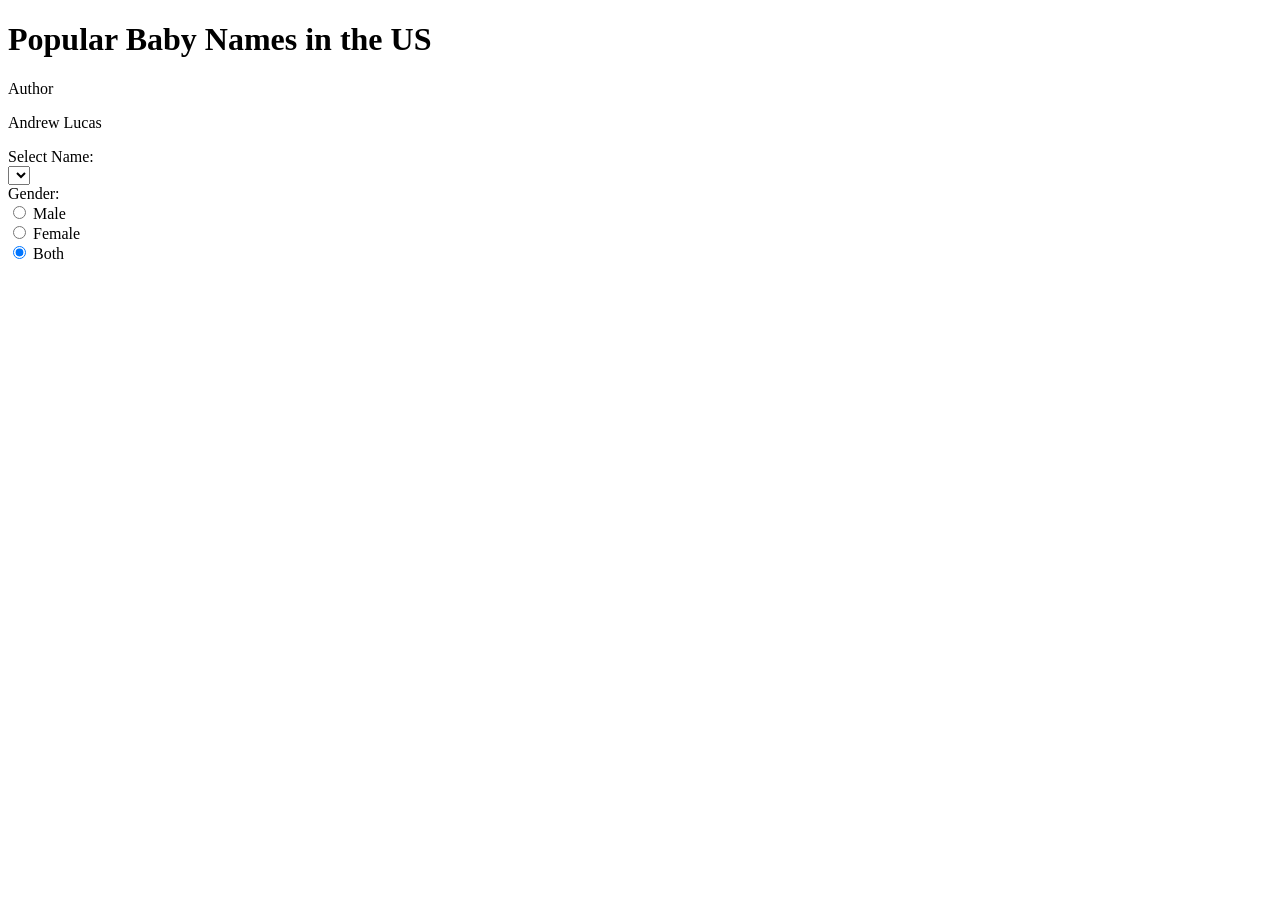
==== analysis.html @ 80e1f306 "Initial commit" ====
<!DOCTYPE html>
<html xmlns="http://www.w3.org/1999/xhtml" lang="en" xml:lang="en"><head>

<meta charset="utf-8">
<meta name="generator" content="quarto-1.10.18">

<meta name="viewport" content="width=device-width, initial-scale=1.0, user-scalable=yes">

<meta name="author" content="Andrew Lucas">

<title>Popular Baby Names in the US</title>
<style>
/* Default styles provided by pandoc.
** See https://pandoc.org/MANUAL.html#variables-for-html for config info.
*/
span.smallcaps{font-variant: small-caps;}
div.columns{display: flex; gap: 1.5em;}
div.column{flex: auto;}
@media screen {
div.columns{gap: min(4vw, 1.5em);}
div.column{overflow-x: auto;}
}
div.hanging-indent{margin-left: 1.5em; text-indent: -1.5em;}
ul.task-list{list-style: none;}
ul.task-list li input[type="checkbox"] {
  width: 0.8em;
  margin: 0 0.8em 0.2em -1em; /* quarto-specific, see https://github.com/quarto-dev/quarto-cli/issues/4556 */ 
  vertical-align: middle;
}
</style>


<script src="analysis_files/libs/clipboard/clipboard.min.js"></script>
<script src="analysis_files/libs/quarto-html/quarto.js" type="module"></script>
<script src="analysis_files/libs/quarto-html/tabsets/tabsets.js" type="module"></script>
<script src="analysis_files/libs/quarto-html/popper.min.js"></script>
<script src="analysis_files/libs/quarto-html/tippy.umd.min.js"></script>
<script src="analysis_files/libs/quarto-html/anchor.min.js"></script>
<link href="analysis_files/libs/quarto-html/tippy.css" rel="stylesheet">
<link href="analysis_files/libs/quarto-html/quarto-syntax-highlighting-64a204ab8560d761af7679ceaba22944.css" rel="stylesheet" id="quarto-text-highlighting-styles">
<script src="analysis_files/libs/bootstrap/bootstrap.min.js"></script>
<link href="analysis_files/libs/bootstrap/bootstrap-icons.css" rel="stylesheet">
<link href="analysis_files/libs/bootstrap/bootstrap-c19e201e7c4750a027ac7a2f6584b086.min.css" rel="stylesheet" append-hash="true" id="quarto-bootstrap" data-mode="light">


</head>

<body class="fullcontent quarto-light">

<div id="quarto-content" class="page-columns page-rows-contents page-layout-article">

<main class="content" id="quarto-document-content">

<header id="title-block-header" class="quarto-title-block default">
<div class="quarto-title">
<h1 class="title">Popular Baby Names in the US</h1>
</div>



<div class="quarto-title-meta">

    <div>
    <div class="quarto-title-meta-heading">Author</div>
    <div class="quarto-title-meta-contents">
             <p>Andrew Lucas </p>
          </div>
  </div>
    
  
    
  </div>
  


</header>


<div class="panel-grid layout-sidebar ms-md-0 layout-sidebar-left">
<div class="cell panel-sidebar card bg-light p-2 g-col-24 g-col-lg-7">
<div class="cell-output-display no-overflow-x">
<div class="form-group shiny-input-container">
<label class="control-label" id="name-label" for="name">Select Name:</label>
<div>
<select class="shiny-input-select form-control" id="name"></select>
<script type="application/json" data-for="name">{"plugins":["selectize-plugin-a11y"]}</script>
</div>
</div>
</div>
<div class="cell-output-display">
<div id="gender" class="form-group shiny-input-radiogroup shiny-input-container" role="radiogroup" aria-labelledby="gender-label">
<label class="control-label" id="gender-label" for="gender">Gender:</label>
<div class="shiny-options-group">
<div class="radio">
<label>
<input type="radio" name="gender" value="Male">
<span>Male</span>
</label>
</div>
<div class="radio">
<label>
<input type="radio" name="gender" value="Female">
<span>Female</span>
</label>
</div>
<div class="radio">
<label>
<input type="radio" name="gender" value="Both" checked="checked">
<span>Both</span>
</label>
</div>
</div>
</div>
</div>
</div>
<div class="panel-fill panel-grid g-col-24 g-col-lg-17 pt-3 pt-lg-0">
<div class="g-col-24">
<div class="cell panel-fill">
<div class="cell-output-display">
<div class="shiny-plot-output html-fill-item" id="popularity_plot" style="width:100%;height:400px;"></div>
</div>
</div>
</div>
</div>
</div>
<p>
<script type="application/shiny-prerendered" data-context="server-start">
library(shiny)
library(tidyverse)

# Find all baby name text files in the data directory
files <- list.files("data", pattern = "yob.*\\.txt$", full.names = TRUE)

# Read and combine the data files into a single tibble
baby_names <- read_csv(
  files,
  id = "file",
  col_names = c("name", "sex", "n"),
  col_types = "cci",
  show_col_types = FALSE
) |>
  mutate(
    # Extract the 4-digit year from the filename
    year = as.integer(str_extract(file, "\\d{4}")),
    # Use clear labels for gender
    sex = if_else(sex == "F", "Female", "Male")
  ) |>
  select(year, sex, name, n)

# Get sorted list of unique names for the dropdown
unique_names <- sort(unique(baby_names$name))
</script>
 
<script type="application/shiny-prerendered" data-context="server">
# Populate name choices on the server side for fast loading
updateSelectizeInput(
  session,
  "name",
  choices = unique_names,
  selected = "Mary",
  server = TRUE
)

output$popularity_plot <- renderPlot({
  req(input$name)

  # Filter data for the selected name
  plot_data <- baby_names |>
    filter(name == input$name)

  # Filter by gender if Male or Female is selected
  if (input$gender != "Both") {
    plot_data <- plot_data |>
      filter(sex == input$gender)
  }

  validate(
    need(nrow(plot_data) > 0, "No records found for this combination.")
  )

  # Create the popularity plot
  ggplot(plot_data, aes(x = year, y = n, color = sex)) +
    geom_line(linewidth = 1) +
    scale_color_manual(values = c("Female" = "#E64B35", "Male" = "#4DBBD5")) +
    labs(
      title = paste("Popularity of the Name", input$name),
      subtitle = "Number of babies born per year in the US",
      x = "Year",
      y = "Number of Babies",
      color = "Gender"
    ) +
    theme_minimal()
})
</script>
 
<script type="application/shiny-prerendered" data-context="server-extras">
ojs_define <- function(..., .session = shiny::getDefaultReactiveDomain()) {
  quos <- rlang::enquos(...)
  vars <- rlang::list2(...)
  nm <- names(vars)
  if (is.null(nm)) {
    nm <- rep_len("", length(vars))
  }
  mapply(
    function(q, nm, val) {
      # Infer name, if possible
      if (nm == "") {
        tryCatch(
          {
            nm <- rlang::as_name(q)
          },
          error = function(e) {
            code <- paste(collapse = "\n", deparse(rlang::f_rhs(q)))
            stop(
              "ojs_define() could not create a name for the argument: ",
              code
            )
          }
        )
      }
      .session$output[[nm]] <- val
      outputOptions(.session$output, nm, suspendWhenHidden = FALSE)
      .session$sendCustomMessage("ojs-export", list(name = nm))
      NULL
    },
    quos,
    nm,
    vars,
    SIMPLIFY = FALSE,
    USE.NAMES = FALSE
  )
  invisible()
}
</script>
</p>
<!--html_preserve-->
<script type="application/shiny-prerendered" data-context="dependencies">
{"type":"list","attributes":{},"value":[{"type":"list","attributes":{"names":{"type":"character","attributes":{},"value":["name","version","src","meta","script","stylesheet","head","attachment","package","all_files","pkgVersion"]},"class":{"type":"character","attributes":{},"value":["html_dependency"]}},"value":[{"type":"character","attributes":{},"value":["selectize"]},{"type":"character","attributes":{},"value":["0.15.2"]},{"type":"list","attributes":{"names":{"type":"character","attributes":{},"value":["file"]}},"value":[{"type":"character","attributes":{},"value":["www/shared/selectize"]}]},{"type":"NULL"},{"type":"character","attributes":{},"value":["js/selectize.min.js","accessibility/js/selectize-plugin-a11y.min.js"]},{"type":"character","attributes":{},"value":["css/selectize.bootstrap3.css"]},{"type":"NULL"},{"type":"NULL"},{"type":"character","attributes":{},"value":["shiny"]},{"type":"logical","attributes":{},"value":[true]},{"type":"character","attributes":{},"value":["1.14.0"]}]},{"type":"list","attributes":{"names":{"type":"character","attributes":{},"value":["name","version","src","meta","script","stylesheet","head","attachment","package","all_files","pkgVersion"]},"class":{"type":"character","attributes":{},"value":["html_dependency"]}},"value":[{"type":"character","attributes":{},"value":["htmltools-fill"]},{"type":"character","attributes":{},"value":["0.5.9"]},{"type":"list","attributes":{"names":{"type":"character","attributes":{},"value":["file"]}},"value":[{"type":"character","attributes":{},"value":["fill"]}]},{"type":"NULL"},{"type":"NULL"},{"type":"character","attributes":{},"value":["fill.css"]},{"type":"NULL"},{"type":"NULL"},{"type":"character","attributes":{},"value":["htmltools"]},{"type":"logical","attributes":{},"value":[true]},{"type":"character","attributes":{},"value":["0.5.9"]}]}]}
</script>
<!--/html_preserve-->
<!--html_preserve-->
<script type="application/shiny-prerendered" data-context="execution_dependencies">
{"type":"list","attributes":{"names":{"type":"character","attributes":{},"value":["packages"]}},"value":[{"type":"list","attributes":{"names":{"type":"character","attributes":{},"value":["packages","version"]},"class":{"type":"character","attributes":{},"value":["data.frame"]},"row.names":{"type":"integer","attributes":{},"value":[1,2,3,4,5,6,7,8,9,10,11,12,13,14,15,16,17,18,19,20,21,22,23,24,25,26,27,28,29,30,31,32,33,34,35,36,37,38,39,40,41,42,43,44,45,46,47,48,49,50,51,52,53,54,55,56,57,58,59,60,61,62,63,64,65,66,67,68,69]}},"value":[{"type":"character","attributes":{},"value":["base","bit","bit64","bslib","cachem","cli","compiler","crayon","datasets","digest","dplyr","evaluate","farver","fastmap","forcats","generics","ggplot2","glue","graphics","grDevices","grid","gtable","hms","htmltools","htmlwidgets","httpuv","jquerylib","jsonlite","knitr","later","lifecycle","lubridate","magrittr","memoise","methods","mime","otel","parallel","pillar","pkgconfig","promises","purrr","R6","RColorBrewer","Rcpp","readr","rlang","rmarkdown","S7","sass","scales","shiny","stats","stringi","stringr","tibble","tidyr","tidyselect","tidyverse","timechange","tools","tzdb","utils","vctrs","vroom","withr","xfun","xtable","yaml"]},{"type":"character","attributes":{},"value":["4.6.1","4.6.0","4.8.4","0.12.0","1.1.0","3.6.6","4.6.1","1.5.3","4.6.1","0.6.39","1.2.1","1.0.5","2.1.2","1.2.0","1.0.1","0.1.4","4.0.3","1.8.1","4.6.1","4.6.1","4.6.1","0.3.6","1.1.4","0.5.9","1.6.4","1.6.17","0.1.4","2.0.0","1.51","1.4.8","1.0.5","1.9.5","2.0.5","2.0.1","4.6.1","0.13","0.2.0","4.6.1","1.11.1","2.0.3","1.5.0","1.2.2","2.6.1","1.1-3","1.1.2","2.2.0","1.3.0","2.31","0.2.2","0.4.10","1.4.0","1.14.0","4.6.1","1.8.9","1.6.0","3.3.1","1.3.2","1.2.1","2.0.0","0.4.0","4.6.1","0.5.0","4.6.1","0.7.3","1.7.1","3.0.3","0.60","1.8-8","2.3.12"]}]}]}
</script>
<!--/html_preserve-->

</main>
<!-- /main column -->
<script id="quarto-html-after-body" type="application/javascript">
  window.document.addEventListener("DOMContentLoaded", function (event) {
    const icon = "";
    const anchorJS = new window.AnchorJS();
    anchorJS.options = {
      placement: 'right',
      icon: icon
    };
    anchorJS.add('.anchored');
    const isCodeAnnotation = (el) => {
      for (const clz of el.classList) {
        if (clz.startsWith('code-annotation-')) {                     
          return true;
        }
      }
      return false;
    }
    const onCopySuccess = function(e) {
      // button target
      const button = e.trigger;
      // don't keep focus
      button.blur();
      // flash "checked"
      button.classList.add('code-copy-button-checked');
      var currentTitle = button.getAttribute("title");
      button.setAttribute("title", "Copied!");
      let tooltip;
      if (window.bootstrap) {
        button.setAttribute("data-bs-toggle", "tooltip");
        button.setAttribute("data-bs-placement", "left");
        button.setAttribute("data-bs-title", "Copied!");
        tooltip = new bootstrap.Tooltip(button, 
          { trigger: "manual", 
            customClass: "code-copy-button-tooltip",
            offset: [0, -8]});
        tooltip.show();    
      }
      setTimeout(function() {
        if (tooltip) {
          tooltip.hide();
          button.removeAttribute("data-bs-title");
          button.removeAttribute("data-bs-toggle");
          button.removeAttribute("data-bs-placement");
        }
        button.setAttribute("title", currentTitle);
        button.classList.remove('code-copy-button-checked');
      }, 1000);
      // clear code selection
      e.clearSelection();
    }
    const getTextToCopy = function(trigger) {
      const outerScaffold = trigger.parentElement.cloneNode(true);
      const codeEl = outerScaffold.querySelector('code');
      for (const childEl of codeEl.children) {
        if (isCodeAnnotation(childEl)) {
          childEl.remove();
        }
      }
      return codeEl.innerText;
    }
    const clipboard = new window.ClipboardJS('.code-copy-button:not([data-in-quarto-modal])', {
      text: getTextToCopy
    });
    clipboard.on('success', onCopySuccess);
    if (window.document.getElementById('quarto-embedded-source-code-modal')) {
      const clipboardModal = new window.ClipboardJS('.code-copy-button[data-in-quarto-modal]', {
        text: getTextToCopy,
        container: window.document.getElementById('quarto-embedded-source-code-modal')
      });
      clipboardModal.on('success', onCopySuccess);
    }
      var localhostRegex = new RegExp(/^(?:http|https):\/\/localhost\:?[0-9]*\//);
      var mailtoRegex = new RegExp(/^mailto:/);
        var filterRegex = new RegExp('/' + window.location.host + '/');
      var isInternal = (href) => {
          return filterRegex.test(href) || localhostRegex.test(href) || mailtoRegex.test(href);
      }
      // Inspect non-navigation links and adorn them if external
     var links = window.document.querySelectorAll('a[href]:not(.nav-link):not(.navbar-brand):not(.toc-action):not(.sidebar-link):not(.sidebar-item-toggle):not(.pagination-link):not(.no-external):not([aria-hidden]):not(.dropdown-item):not(.quarto-navigation-tool):not(.about-link)');
      for (var i=0; i<links.length; i++) {
        const link = links[i];
        if (!isInternal(link.href)) {
          // undo the damage that might have been done by quarto-nav.js in the case of
          // links that we want to consider external
          if (link.dataset.originalHref !== undefined) {
            link.href = link.dataset.originalHref;
          }
        }
      }
    function tippyHover(el, contentFn, onTriggerFn, onUntriggerFn) {
      const config = {
        allowHTML: true,
        maxWidth: 500,
        delay: 100,
        arrow: false,
        appendTo: function(el) {
            return el.parentElement;
        },
        interactive: true,
        interactiveBorder: 10,
        theme: 'quarto',
        placement: 'bottom-start',
      };
      if (contentFn) {
        config.content = contentFn;
      }
      if (onTriggerFn) {
        config.onTrigger = onTriggerFn;
      }
      if (onUntriggerFn) {
        config.onUntrigger = onUntriggerFn;
      }
      window.tippy(el, config); 
    }
    const noterefs = window.document.querySelectorAll('a[role="doc-noteref"]');
    for (var i=0; i<noterefs.length; i++) {
      const ref = noterefs[i];
      tippyHover(ref, function() {
        // use id or data attribute instead here
        let href = ref.getAttribute('data-footnote-href') || ref.getAttribute('href');
        try { href = new URL(href).hash; } catch {}
        const id = href.replace(/^#\/?/, "");
        const note = window.document.getElementById(id);
        if (note) {
          return note.innerHTML;
        } else {
          return "";
        }
      });
    }
    const xrefs = window.document.querySelectorAll('a.quarto-xref');
    const processXRef = (id, note) => {
      // Strip column container classes
      const stripColumnClz = (el) => {
        el.classList.remove("page-full", "page-columns");
        if (el.children) {
          for (const child of el.children) {
            stripColumnClz(child);
          }
        }
      }
      stripColumnClz(note)
      if (id === null || id.startsWith('sec-')) {
        // Special case sections, only their first couple elements
        const container = document.createElement("div");
        if (note.children && note.children.length > 2) {
          container.appendChild(note.children[0].cloneNode(true));
          for (let i = 1; i < note.children.length; i++) {
            const child = note.children[i];
            if (child.tagName === "P" && child.innerText === "") {
              continue;
            } else {
              container.appendChild(child.cloneNode(true));
              break;
            }
          }
          if (window.Quarto?.typesetMath) {
            window.Quarto.typesetMath(container);
          }
          return container.innerHTML
        } else {
          if (window.Quarto?.typesetMath) {
            window.Quarto.typesetMath(note);
          }
          return note.innerHTML;
        }
      } else {
        // Remove any anchor links if they are present
        const anchorLink = note.querySelector('a.anchorjs-link');
        if (anchorLink) {
          anchorLink.remove();
        }
        if (window.Quarto?.typesetMath) {
          window.Quarto.typesetMath(note);
        }
        if (note.classList.contains("callout")) {
          return note.outerHTML;
        } else {
          return note.innerHTML;
        }
      }
    }
    for (var i=0; i<xrefs.length; i++) {
      const xref = xrefs[i];
      tippyHover(xref, undefined, function(instance) {
        instance.disable();
        let url = xref.getAttribute('href');
        let hash = undefined; 
        if (url.startsWith('#')) {
          hash = url;
        } else {
          try { hash = new URL(url).hash; } catch {}
        }
        if (hash) {
          const id = hash.replace(/^#\/?/, "");
          const note = window.document.getElementById(id);
          if (note !== null) {
            try {
              const html = processXRef(id, note.cloneNode(true));
              instance.setContent(html);
            } finally {
              instance.enable();
              instance.show();
            }
          } else {
            // See if we can fetch this
            fetch(url.split('#')[0])
            .then(res => res.text())
            .then(html => {
              const parser = new DOMParser();
              const htmlDoc = parser.parseFromString(html, "text/html");
              const note = htmlDoc.getElementById(id);
              if (note !== null) {
                const html = processXRef(id, note);
                instance.setContent(html);
              } 
            }).finally(() => {
              instance.enable();
              instance.show();
            });
          }
        } else {
          // See if we can fetch a full url (with no hash to target)
          // This is a special case and we should probably do some content thinning / targeting
          fetch(url)
          .then(res => res.text())
          .then(html => {
            const parser = new DOMParser();
            const htmlDoc = parser.parseFromString(html, "text/html");
            const note = htmlDoc.querySelector('main.content');
            if (note !== null) {
              // This should only happen for chapter cross references
              // (since there is no id in the URL)
              // remove the first header
              if (note.children.length > 0 && note.children[0].tagName === "HEADER") {
                note.children[0].remove();
              }
              const html = processXRef(null, note);
              instance.setContent(html);
            } 
          }).finally(() => {
            instance.enable();
            instance.show();
          });
        }
      }, function(instance) {
      });
    }
        let selectedAnnoteEl;
        const selectorForAnnotation = ( cell, annotation) => {
          let cellAttr = 'data-code-cell="' + cell + '"';
          let lineAttr = 'data-code-annotation="' +  annotation + '"';
          const selector = 'span[' + cellAttr + '][' + lineAttr + ']';
          return selector;
        }
        const selectCodeLines = (annoteEl) => {
          const doc = window.document;
          const targetCell = annoteEl.getAttribute("data-target-cell");
          const targetAnnotation = annoteEl.getAttribute("data-target-annotation");
          const annoteSpan = window.document.querySelector(selectorForAnnotation(targetCell, targetAnnotation));
          const lines = annoteSpan.getAttribute("data-code-lines").split(",");
          const lineIds = lines.map((line) => {
            return targetCell + "-" + line;
          })
          let top = null;
          let height = null;
          let parent = null;
          if (lineIds.length > 0) {
              //compute the position of the single el (top and bottom and make a div)
              const el = window.document.getElementById(lineIds[0]);
              top = el.offsetTop;
              height = el.offsetHeight;
              parent = el.parentElement.parentElement;
            if (lineIds.length > 1) {
              const lastEl = window.document.getElementById(lineIds[lineIds.length - 1]);
              const bottom = lastEl.offsetTop + lastEl.offsetHeight;
              height = bottom - top;
            }
            if (top !== null && height !== null && parent !== null) {
              // cook up a div (if necessary) and position it 
              let div = window.document.getElementById("code-annotation-line-highlight");
              if (div === null) {
                div = window.document.createElement("div");
                div.setAttribute("id", "code-annotation-line-highlight");
                div.style.position = 'absolute';
                parent.appendChild(div);
              }
              div.style.top = top - 2 + "px";
              div.style.height = height + 4 + "px";
              div.style.left = 0;
              let gutterDiv = window.document.getElementById("code-annotation-line-highlight-gutter");
              if (gutterDiv === null) {
                gutterDiv = window.document.createElement("div");
                gutterDiv.setAttribute("id", "code-annotation-line-highlight-gutter");
                gutterDiv.style.position = 'absolute';
                const codeCell = window.document.getElementById(targetCell);
                const gutter = codeCell.querySelector('.code-annotation-gutter');
                gutter.appendChild(gutterDiv);
              }
              gutterDiv.style.top = top - 2 + "px";
              gutterDiv.style.height = height + 4 + "px";
            }
            selectedAnnoteEl = annoteEl;
          }
        };
        const unselectCodeLines = () => {
          const elementsIds = ["code-annotation-line-highlight", "code-annotation-line-highlight-gutter"];
          elementsIds.forEach((elId) => {
            const div = window.document.getElementById(elId);
            if (div) {
              div.remove();
            }
          });
          selectedAnnoteEl = undefined;
        };
          // Handle positioning of the toggle
      window.addEventListener(
        "resize",
        throttle(() => {
          elRect = undefined;
          if (selectedAnnoteEl) {
            selectCodeLines(selectedAnnoteEl);
          }
        }, 10)
      );
      function throttle(fn, ms) {
      let throttle = false;
      let timer;
        return (...args) => {
          if(!throttle) { // first call gets through
              fn.apply(this, args);
              throttle = true;
          } else { // all the others get throttled
              if(timer) clearTimeout(timer); // cancel #2
              timer = setTimeout(() => {
                fn.apply(this, args);
                timer = throttle = false;
              }, ms);
          }
        };
      }
        // Attach click handler to the DT
        const annoteDls = window.document.querySelectorAll('dt[data-target-cell]');
        for (const annoteDlNode of annoteDls) {
          annoteDlNode.addEventListener('click', (event) => {
            const clickedEl = event.target;
            if (clickedEl !== selectedAnnoteEl) {
              unselectCodeLines();
              const activeEl = window.document.querySelector('dt[data-target-cell].code-annotation-active');
              if (activeEl) {
                activeEl.classList.remove('code-annotation-active');
              }
              selectCodeLines(clickedEl);
              clickedEl.classList.add('code-annotation-active');
            } else {
              // Unselect the line
              unselectCodeLines();
              clickedEl.classList.remove('code-annotation-active');
            }
          });
        }
    const findCites = (el) => {
      const parentEl = el.parentElement;
      if (parentEl) {
        const cites = parentEl.dataset.cites;
        if (cites) {
          return {
            el,
            cites: cites.split(' ')
          };
        } else {
          return findCites(el.parentElement)
        }
      } else {
        return undefined;
      }
    };
    var bibliorefs = window.document.querySelectorAll('a[role="doc-biblioref"]');
    for (var i=0; i<bibliorefs.length; i++) {
      const ref = bibliorefs[i];
      const citeInfo = findCites(ref);
      if (citeInfo) {
        tippyHover(citeInfo.el, function() {
          var popup = window.document.createElement('div');
          citeInfo.cites.forEach(function(cite) {
            var citeDiv = window.document.createElement('div');
            citeDiv.classList.add('hanging-indent');
            citeDiv.classList.add('csl-entry');
            var biblioDiv = window.document.getElementById('ref-' + cite);
            if (biblioDiv) {
              citeDiv.innerHTML = biblioDiv.innerHTML;
            }
            popup.appendChild(citeDiv);
          });
          return popup.innerHTML;
        });
      }
    }
  });
  </script>
</div> <!-- /content -->




</body></html>
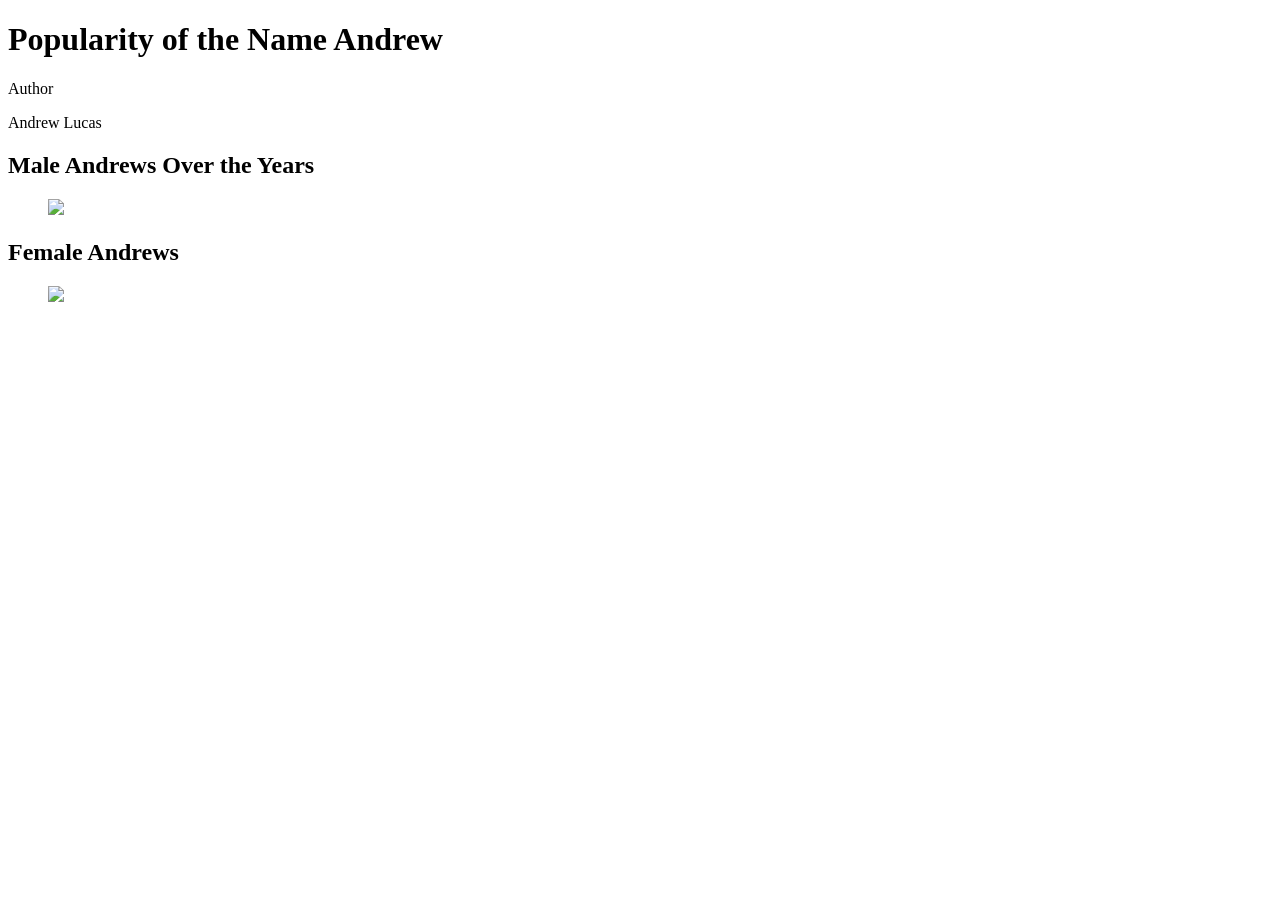
==== commit 9955492e: "Analyze Andrews" ====
--- a/analysis.html
+++ b/analysis.html
@@ -8,7 +8,7 @@
 
 <meta name="author" content="Andrew Lucas">
 
-<title>Popular Baby Names in the US</title>
+<title>Popularity of the Name Andrew</title>
 <style>
 /* Default styles provided by pandoc.
 ** See https://pandoc.org/MANUAL.html#variables-for-html for config info.
@@ -53,7 +53,7 @@
 
 <header id="title-block-header" class="quarto-title-block default">
 <div class="quarto-title">
-<h1 class="title">Popular Baby Names in the US</h1>
+<h1 class="title">Popularity of the Name Andrew</h1>
 </div>
 
 
@@ -76,173 +76,30 @@
 </header>
 
 
-<div class="panel-grid layout-sidebar ms-md-0 layout-sidebar-left">
-<div class="cell panel-sidebar card bg-light p-2 g-col-24 g-col-lg-7">
-<div class="cell-output-display no-overflow-x">
-<div class="form-group shiny-input-container">
-<label class="control-label" id="name-label" for="name">Select Name:</label>
+<section id="male-andrews-over-the-years" class="level2">
+<h2 class="anchored" data-anchor-id="male-andrews-over-the-years">Male Andrews Over the Years</h2>
+<div class="cell">
+<div class="cell-output-display">
 <div>
-<select class="shiny-input-select form-control" id="name"></select>
-<script type="application/json" data-for="name">{"plugins":["selectize-plugin-a11y"]}</script>
-</div>
-</div>
-</div>
+<figure class="figure">
+<p><img src="analysis_files/figure-html/male-andrews-plot-1.png" class="img-fluid figure-img" width="672"></p>
+</figure>
+</div>
+</div>
+</div>
+</section>
+<section id="female-andrews" class="level2">
+<h2 class="anchored" data-anchor-id="female-andrews">Female Andrews</h2>
+<div class="cell">
 <div class="cell-output-display">
-<div id="gender" class="form-group shiny-input-radiogroup shiny-input-container" role="radiogroup" aria-labelledby="gender-label">
-<label class="control-label" id="gender-label" for="gender">Gender:</label>
-<div class="shiny-options-group">
-<div class="radio">
-<label>
-<input type="radio" name="gender" value="Male">
-<span>Male</span>
-</label>
-</div>
-<div class="radio">
-<label>
-<input type="radio" name="gender" value="Female">
-<span>Female</span>
-</label>
-</div>
-<div class="radio">
-<label>
-<input type="radio" name="gender" value="Both" checked="checked">
-<span>Both</span>
-</label>
-</div>
-</div>
-</div>
-</div>
-</div>
-<div class="panel-fill panel-grid g-col-24 g-col-lg-17 pt-3 pt-lg-0">
-<div class="g-col-24">
-<div class="cell panel-fill">
-<div class="cell-output-display">
-<div class="shiny-plot-output html-fill-item" id="popularity_plot" style="width:100%;height:400px;"></div>
-</div>
-</div>
-</div>
-</div>
-</div>
-<p>
-<script type="application/shiny-prerendered" data-context="server-start">
-library(shiny)
-library(tidyverse)
-
-# Find all baby name text files in the data directory
-files <- list.files("data", pattern = "yob.*\\.txt$", full.names = TRUE)
-
-# Read and combine the data files into a single tibble
-baby_names <- read_csv(
-  files,
-  id = "file",
-  col_names = c("name", "sex", "n"),
-  col_types = "cci",
-  show_col_types = FALSE
-) |>
-  mutate(
-    # Extract the 4-digit year from the filename
-    year = as.integer(str_extract(file, "\\d{4}")),
-    # Use clear labels for gender
-    sex = if_else(sex == "F", "Female", "Male")
-  ) |>
-  select(year, sex, name, n)
-
-# Get sorted list of unique names for the dropdown
-unique_names <- sort(unique(baby_names$name))
-</script>
- 
-<script type="application/shiny-prerendered" data-context="server">
-# Populate name choices on the server side for fast loading
-updateSelectizeInput(
-  session,
-  "name",
-  choices = unique_names,
-  selected = "Mary",
-  server = TRUE
-)
-
-output$popularity_plot <- renderPlot({
-  req(input$name)
-
-  # Filter data for the selected name
-  plot_data <- baby_names |>
-    filter(name == input$name)
-
-  # Filter by gender if Male or Female is selected
-  if (input$gender != "Both") {
-    plot_data <- plot_data |>
-      filter(sex == input$gender)
-  }
-
-  validate(
-    need(nrow(plot_data) > 0, "No records found for this combination.")
-  )
-
-  # Create the popularity plot
-  ggplot(plot_data, aes(x = year, y = n, color = sex)) +
-    geom_line(linewidth = 1) +
-    scale_color_manual(values = c("Female" = "#E64B35", "Male" = "#4DBBD5")) +
-    labs(
-      title = paste("Popularity of the Name", input$name),
-      subtitle = "Number of babies born per year in the US",
-      x = "Year",
-      y = "Number of Babies",
-      color = "Gender"
-    ) +
-    theme_minimal()
-})
-</script>
- 
-<script type="application/shiny-prerendered" data-context="server-extras">
-ojs_define <- function(..., .session = shiny::getDefaultReactiveDomain()) {
-  quos <- rlang::enquos(...)
-  vars <- rlang::list2(...)
-  nm <- names(vars)
-  if (is.null(nm)) {
-    nm <- rep_len("", length(vars))
-  }
-  mapply(
-    function(q, nm, val) {
-      # Infer name, if possible
-      if (nm == "") {
-        tryCatch(
-          {
-            nm <- rlang::as_name(q)
-          },
-          error = function(e) {
-            code <- paste(collapse = "\n", deparse(rlang::f_rhs(q)))
-            stop(
-              "ojs_define() could not create a name for the argument: ",
-              code
-            )
-          }
-        )
-      }
-      .session$output[[nm]] <- val
-      outputOptions(.session$output, nm, suspendWhenHidden = FALSE)
-      .session$sendCustomMessage("ojs-export", list(name = nm))
-      NULL
-    },
-    quos,
-    nm,
-    vars,
-    SIMPLIFY = FALSE,
-    USE.NAMES = FALSE
-  )
-  invisible()
-}
-</script>
-</p>
-<!--html_preserve-->
-<script type="application/shiny-prerendered" data-context="dependencies">
-{"type":"list","attributes":{},"value":[{"type":"list","attributes":{"names":{"type":"character","attributes":{},"value":["name","version","src","meta","script","stylesheet","head","attachment","package","all_files","pkgVersion"]},"class":{"type":"character","attributes":{},"value":["html_dependency"]}},"value":[{"type":"character","attributes":{},"value":["selectize"]},{"type":"character","attributes":{},"value":["0.15.2"]},{"type":"list","attributes":{"names":{"type":"character","attributes":{},"value":["file"]}},"value":[{"type":"character","attributes":{},"value":["www/shared/selectize"]}]},{"type":"NULL"},{"type":"character","attributes":{},"value":["js/selectize.min.js","accessibility/js/selectize-plugin-a11y.min.js"]},{"type":"character","attributes":{},"value":["css/selectize.bootstrap3.css"]},{"type":"NULL"},{"type":"NULL"},{"type":"character","attributes":{},"value":["shiny"]},{"type":"logical","attributes":{},"value":[true]},{"type":"character","attributes":{},"value":["1.14.0"]}]},{"type":"list","attributes":{"names":{"type":"character","attributes":{},"value":["name","version","src","meta","script","stylesheet","head","attachment","package","all_files","pkgVersion"]},"class":{"type":"character","attributes":{},"value":["html_dependency"]}},"value":[{"type":"character","attributes":{},"value":["htmltools-fill"]},{"type":"character","attributes":{},"value":["0.5.9"]},{"type":"list","attributes":{"names":{"type":"character","attributes":{},"value":["file"]}},"value":[{"type":"character","attributes":{},"value":["fill"]}]},{"type":"NULL"},{"type":"NULL"},{"type":"character","attributes":{},"value":["fill.css"]},{"type":"NULL"},{"type":"NULL"},{"type":"character","attributes":{},"value":["htmltools"]},{"type":"logical","attributes":{},"value":[true]},{"type":"character","attributes":{},"value":["0.5.9"]}]}]}
-</script>
-<!--/html_preserve-->
-<!--html_preserve-->
-<script type="application/shiny-prerendered" data-context="execution_dependencies">
-{"type":"list","attributes":{"names":{"type":"character","attributes":{},"value":["packages"]}},"value":[{"type":"list","attributes":{"names":{"type":"character","attributes":{},"value":["packages","version"]},"class":{"type":"character","attributes":{},"value":["data.frame"]},"row.names":{"type":"integer","attributes":{},"value":[1,2,3,4,5,6,7,8,9,10,11,12,13,14,15,16,17,18,19,20,21,22,23,24,25,26,27,28,29,30,31,32,33,34,35,36,37,38,39,40,41,42,43,44,45,46,47,48,49,50,51,52,53,54,55,56,57,58,59,60,61,62,63,64,65,66,67,68,69]}},"value":[{"type":"character","attributes":{},"value":["base","bit","bit64","bslib","cachem","cli","compiler","crayon","datasets","digest","dplyr","evaluate","farver","fastmap","forcats","generics","ggplot2","glue","graphics","grDevices","grid","gtable","hms","htmltools","htmlwidgets","httpuv","jquerylib","jsonlite","knitr","later","lifecycle","lubridate","magrittr","memoise","methods","mime","otel","parallel","pillar","pkgconfig","promises","purrr","R6","RColorBrewer","Rcpp","readr","rlang","rmarkdown","S7","sass","scales","shiny","stats","stringi","stringr","tibble","tidyr","tidyselect","tidyverse","timechange","tools","tzdb","utils","vctrs","vroom","withr","xfun","xtable","yaml"]},{"type":"character","attributes":{},"value":["4.6.1","4.6.0","4.8.4","0.12.0","1.1.0","3.6.6","4.6.1","1.5.3","4.6.1","0.6.39","1.2.1","1.0.5","2.1.2","1.2.0","1.0.1","0.1.4","4.0.3","1.8.1","4.6.1","4.6.1","4.6.1","0.3.6","1.1.4","0.5.9","1.6.4","1.6.17","0.1.4","2.0.0","1.51","1.4.8","1.0.5","1.9.5","2.0.5","2.0.1","4.6.1","0.13","0.2.0","4.6.1","1.11.1","2.0.3","1.5.0","1.2.2","2.6.1","1.1-3","1.1.2","2.2.0","1.3.0","2.31","0.2.2","0.4.10","1.4.0","1.14.0","4.6.1","1.8.9","1.6.0","3.3.1","1.3.2","1.2.1","2.0.0","0.4.0","4.6.1","0.5.0","4.6.1","0.7.3","1.7.1","3.0.3","0.60","1.8-8","2.3.12"]}]}]}
-</script>
-<!--/html_preserve-->
+<div>
+<figure class="figure">
+<p><img src="analysis_files/figure-html/female-andrews-plot-1.png" class="img-fluid figure-img" width="672"></p>
+</figure>
+</div>
+</div>
+</div>
+</section>
 
 </main>
 <!-- /main column -->
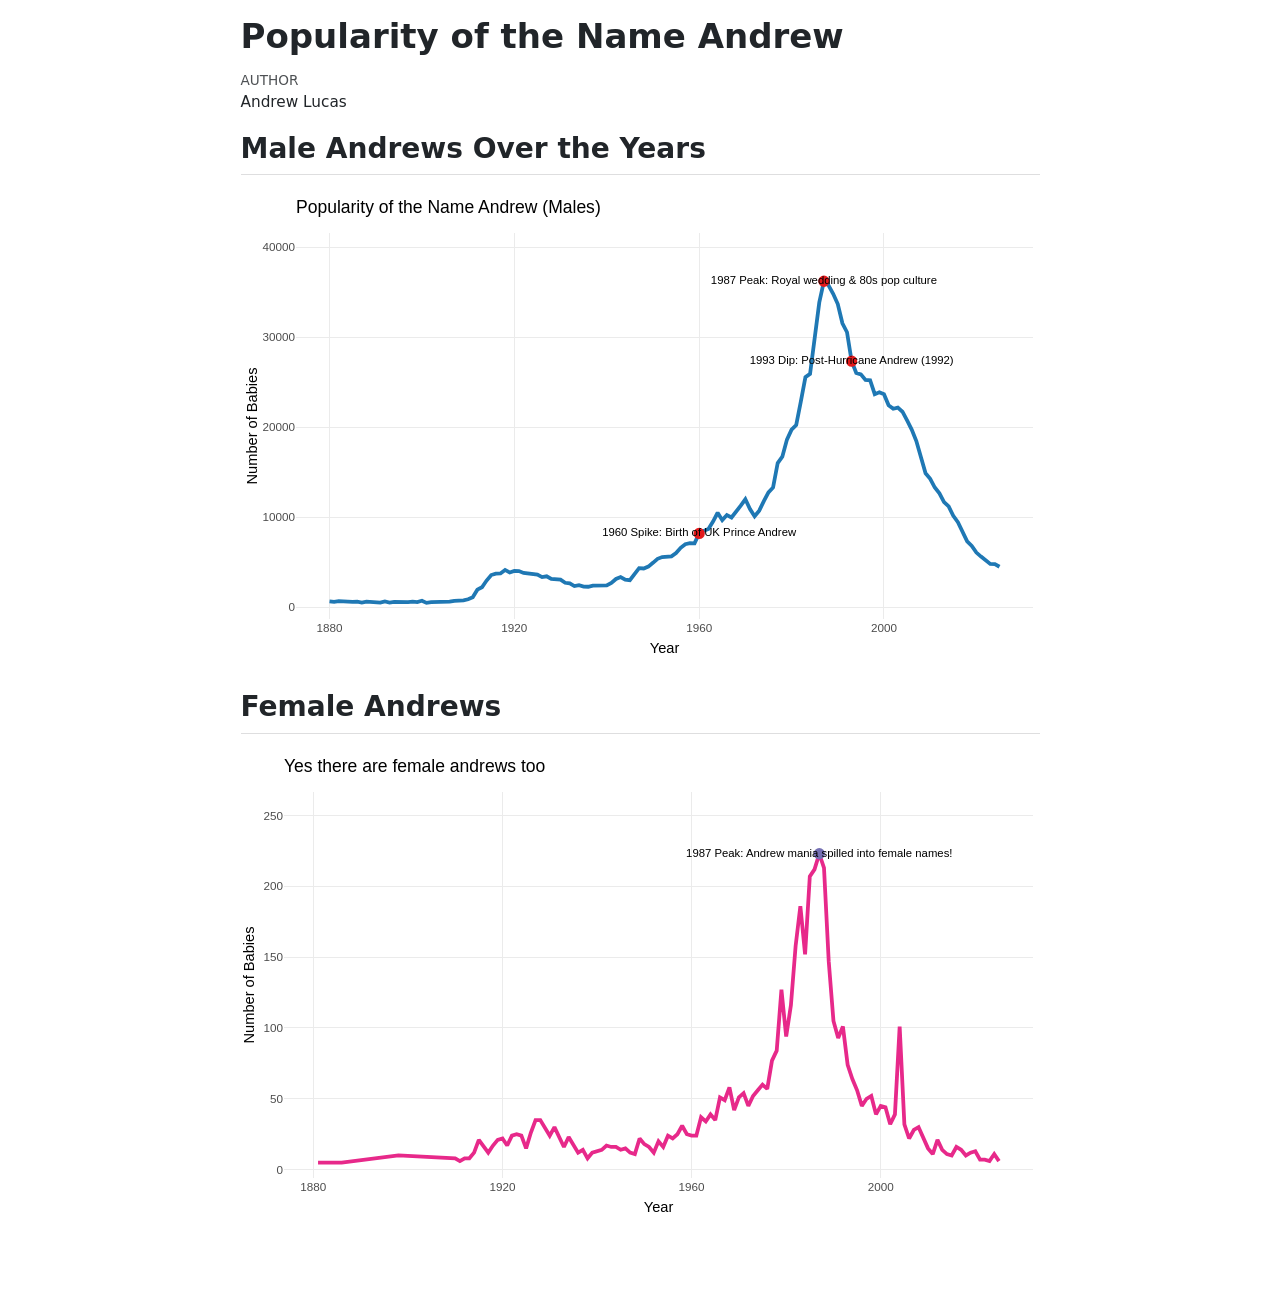
==== commit 813efe75: "Built site for gh-pages" ====
--- a/analysis.html
+++ b/analysis.html
@@ -41,6 +41,15 @@
 <script src="analysis_files/libs/bootstrap/bootstrap.min.js"></script>
 <link href="analysis_files/libs/bootstrap/bootstrap-icons.css" rel="stylesheet">
 <link href="analysis_files/libs/bootstrap/bootstrap-c19e201e7c4750a027ac7a2f6584b086.min.css" rel="stylesheet" append-hash="true" id="quarto-bootstrap" data-mode="light">
+<link href="analysis_files/libs/htmltools-fill-0.5.9/fill.css" rel="stylesheet">
+<script src="analysis_files/libs/htmlwidgets-1.6.4/htmlwidgets.js"></script>
+<script src="analysis_files/libs/plotly-binding-4.12.1/plotly.js"></script>
+<script src="analysis_files/libs/typedarray-0.1/typedarray.min.js"></script>
+<script src="analysis_files/libs/jquery-3.5.1/jquery.min.js"></script>
+<link href="analysis_files/libs/crosstalk-1.2.2/css/crosstalk.min.css" rel="stylesheet">
+<script src="analysis_files/libs/crosstalk-1.2.2/js/crosstalk.min.js"></script>
+<link href="analysis_files/libs/plotly-htmlwidgets-css-2.25.2/plotly-htmlwidgets.css" rel="stylesheet">
+<script src="analysis_files/libs/plotly-main-2.25.2/plotly-latest.min.js"></script>
 
 
 </head>
@@ -80,11 +89,8 @@
 <h2 class="anchored" data-anchor-id="male-andrews-over-the-years">Male Andrews Over the Years</h2>
 <div class="cell">
 <div class="cell-output-display">
-<div>
-<figure class="figure">
-<p><img src="analysis_files/figure-html/male-andrews-plot-1.png" class="img-fluid figure-img" width="672"></p>
-</figure>
-</div>
+<div class="plotly html-widget html-fill-item" id="htmlwidget-4713b41f3aa05ffff0c2" style="width:100%;height:464px;"></div>
+<script type="application/json" data-for="htmlwidget-4713b41f3aa05ffff0c2">{"x":{"data":[{"x":[1880,1881,1882,1883,1884,1885,1886,1887,1888,1889,1890,1891,1892,1893,1894,1895,1896,1897,1898,1899,1900,1901,1902,1903,1904,1905,1906,1907,1908,1909,1910,1911,1912,1913,1914,1915,1916,1917,1918,1919,1920,1921,1922,1923,1924,1925,1926,1927,1928,1929,1930,1931,1932,1933,1934,1935,1936,1937,1938,1939,1940,1941,1942,1943,1944,1945,1946,1947,1948,1949,1950,1951,1952,1953,1954,1955,1956,1957,1958,1959,1960,1961,1962,1963,1964,1965,1966,1967,1968,1969,1970,1971,1972,1973,1974,1975,1976,1977,1978,1979,1980,1981,1982,1983,1984,1985,1986,1987,1988,1989,1990,1991,1992,1993,1994,1995,1996,1997,1998,1999,2000,2001,2002,2003,2004,2005,2006,2007,2008,2009,2010,2011,2012,2013,2014,2015,2016,2017,2018,2019,2020,2021,2022,2023,2024,2025],"y":[644,588,673,623,616,599,614,520,615,561,575,521,637,520,594,562,566,555,611,578,718,479,558,550,546,619,611,708,722,766,884,1098,1946,2222,2965,3573,3723,3752,4138,3851,4026,4015,3803,3748,3744,3617,3344,3437,3142,3076,3056,2714,2645,2344,2443,2291,2276,2405,2411,2440,2431,2708,3142,3352,3056,3007,3758,4346,4305,4513,4932,5373,5572,5626,5653,6012,6603,6997,7115,7089,8201,8483,8697,9514,10494,9673,10235,9967,10563,11282,11989,10911,10111,10728,11778,12756,13301,16017,16720,18618,19730,20232,22833,25559,25916,30178,33858,36206,35745,34817,33673,31539,30542,27326,26019,25860,25244,25208,23664,23866,23658,22422,22037,22162,21717,20742,19733,18461,16779,14877,14269,13297,12643,11684,11189,10147,9437,8290,7315,6815,6068,5623,5168,4812,4791,4497],"text":["year: 1880<br />n:   644","year: 1881<br />n:   588","year: 1882<br />n:   673","year: 1883<br />n:   623","year: 1884<br />n:   616","year: 1885<br />n:   599","year: 1886<br />n:   614","year: 1887<br />n:   520","year: 1888<br />n:   615","year: 1889<br />n:   561","year: 1890<br />n:   575","year: 1891<br />n:   521","year: 1892<br />n:   637","year: 1893<br />n:   520","year: 1894<br />n:   594","year: 1895<br />n:   562","year: 1896<br />n:   566","year: 1897<br />n:   555","year: 1898<br />n:   611","year: 1899<br />n:   578","year: 1900<br />n:   718","year: 1901<br />n:   479","year: 1902<br />n:   558","year: 1903<br />n:   550","year: 1904<br />n:   546","year: 1905<br />n:   619","year: 1906<br />n:   611","year: 1907<br />n:   708","year: 1908<br />n:   722","year: 1909<br />n:   766","year: 1910<br />n:   884","year: 1911<br />n:  1098","year: 1912<br />n:  1946","year: 1913<br />n:  2222","year: 1914<br />n:  2965","year: 1915<br />n:  3573","year: 1916<br />n:  3723","year: 1917<br />n:  3752","year: 1918<br />n:  4138","year: 1919<br />n:  3851","year: 1920<br />n:  4026","year: 1921<br />n:  4015","year: 1922<br />n:  3803","year: 1923<br />n:  3748","year: 1924<br />n:  3744","year: 1925<br />n:  3617","year: 1926<br />n:  3344","year: 1927<br />n:  3437","year: 1928<br />n:  3142","year: 1929<br />n:  3076","year: 1930<br />n:  3056","year: 1931<br />n:  2714","year: 1932<br />n:  2645","year: 1933<br />n:  2344","year: 1934<br />n:  2443","year: 1935<br />n:  2291","year: 1936<br />n:  2276","year: 1937<br />n:  2405","year: 1938<br />n:  2411","year: 1939<br />n:  2440","year: 1940<br />n:  2431","year: 1941<br />n:  2708","year: 1942<br />n:  3142","year: 1943<br />n:  3352","year: 1944<br />n:  3056","year: 1945<br />n:  3007","year: 1946<br />n:  3758","year: 1947<br />n:  4346","year: 1948<br />n:  4305","year: 1949<br />n:  4513","year: 1950<br />n:  4932","year: 1951<br />n:  5373","year: 1952<br />n:  5572","year: 1953<br />n:  5626","year: 1954<br />n:  5653","year: 1955<br />n:  6012","year: 1956<br />n:  6603","year: 1957<br />n:  6997","year: 1958<br />n:  7115","year: 1959<br />n:  7089","year: 1960<br />n:  8201","year: 1961<br />n:  8483","year: 1962<br />n:  8697","year: 1963<br />n:  9514","year: 1964<br />n: 10494","year: 1965<br />n:  9673","year: 1966<br />n: 10235","year: 1967<br />n:  9967","year: 1968<br />n: 10563","year: 1969<br />n: 11282","year: 1970<br />n: 11989","year: 1971<br />n: 10911","year: 1972<br />n: 10111","year: 1973<br />n: 10728","year: 1974<br />n: 11778","year: 1975<br />n: 12756","year: 1976<br />n: 13301","year: 1977<br />n: 16017","year: 1978<br />n: 16720","year: 1979<br />n: 18618","year: 1980<br />n: 19730","year: 1981<br />n: 20232","year: 1982<br />n: 22833","year: 1983<br />n: 25559","year: 1984<br />n: 25916","year: 1985<br />n: 30178","year: 1986<br />n: 33858","year: 1987<br />n: 36206","year: 1988<br />n: 35745","year: 1989<br />n: 34817","year: 1990<br />n: 33673","year: 1991<br />n: 31539","year: 1992<br />n: 30542","year: 1993<br />n: 27326","year: 1994<br />n: 26019","year: 1995<br />n: 25860","year: 1996<br />n: 25244","year: 1997<br />n: 25208","year: 1998<br />n: 23664","year: 1999<br />n: 23866","year: 2000<br />n: 23658","year: 2001<br />n: 22422","year: 2002<br />n: 22037","year: 2003<br />n: 22162","year: 2004<br />n: 21717","year: 2005<br />n: 20742","year: 2006<br />n: 19733","year: 2007<br />n: 18461","year: 2008<br />n: 16779","year: 2009<br />n: 14877","year: 2010<br />n: 14269","year: 2011<br />n: 13297","year: 2012<br />n: 12643","year: 2013<br />n: 11684","year: 2014<br />n: 11189","year: 2015<br />n: 10147","year: 2016<br />n:  9437","year: 2017<br />n:  8290","year: 2018<br />n:  7315","year: 2019<br />n:  6815","year: 2020<br />n:  6068","year: 2021<br />n:  5623","year: 2022<br />n:  5168","year: 2023<br />n:  4812","year: 2024<br />n:  4791","year: 2025<br />n:  4497"],"type":"scatter","mode":"lines","line":{"width":3.7795275590551185,"color":"rgba(31,120,180,1)","dash":"solid"},"hoveron":"points","showlegend":false,"xaxis":"x","yaxis":"y","hoverinfo":"text","frame":null},{"x":[1960,1987,1993],"y":[8201,36206,27326],"text":["year: 1960<br />n:  8201","year: 1987<br />n: 36206","year: 1993<br />n: 27326"],"type":"scatter","mode":"markers","marker":{"autocolorscale":false,"color":"rgba(227,26,28,1)","opacity":1,"size":9.4488188976377963,"symbol":"circle","line":{"width":1.8897637795275593,"color":"rgba(227,26,28,1)"}},"hoveron":"points","showlegend":false,"xaxis":"x","yaxis":"y","hoverinfo":"text","frame":null},{"x":[1960,1987,1993],"y":[8201,36206,27326],"text":["1960 Spike: Birth of UK Prince Andrew","1987 Peak: Royal wedding & 80s pop culture","1993 Dip: Post-Hurricane Andrew (1992)"],"hovertext":["year: 1960<br />n:  8201<br />label: 1960 Spike: Birth of UK Prince Andrew","year: 1987<br />n: 36206<br />label: 1987 Peak: Royal wedding & 80s pop culture","year: 1993<br />n: 27326<br />label: 1993 Dip: Post-Hurricane Andrew (1992)"],"textfont":{"size":11.338582677165356,"color":"rgba(0,0,0,1)"},"type":"scatter","mode":"text","hoveron":"points","showlegend":false,"xaxis":"x","yaxis":"y","hoverinfo":"text","frame":null}],"layout":{"margin":{"t":40.840182648401829,"r":7.3059360730593621,"b":37.260273972602747,"l":54.794520547945211},"paper_bgcolor":"rgba(255,255,255,1)","font":{"color":"rgba(0,0,0,1)","family":"","size":14.611872146118724},"title":{"text":"Popularity of the Name Andrew (Males)","font":{"color":"rgba(0,0,0,1)","family":"","size":17.534246575342465},"x":0,"xref":"paper"},"xaxis":{"domain":[0,1],"automargin":true,"type":"linear","autorange":false,"range":[1872.75,2032.25],"tickmode":"array","ticktext":["1880","1920","1960","2000"],"tickvals":[1880,1920,1960,2000],"categoryorder":"array","categoryarray":["1880","1920","1960","2000"],"nticks":null,"ticks":"","tickcolor":null,"ticklen":3.6529680365296811,"tickwidth":0,"showticklabels":true,"tickfont":{"color":"rgba(77,77,77,1)","family":"","size":11.68949771689498},"tickangle":-0,"showline":false,"linecolor":null,"linewidth":0,"showgrid":true,"gridcolor":"rgba(235,235,235,1)","gridwidth":0.66417600664176002,"zeroline":false,"anchor":"y","title":{"text":"Year","font":{"color":"rgba(0,0,0,1)","family":"","size":14.611872146118724}},"hoverformat":".2f"},"yaxis":{"domain":[0,1],"automargin":true,"type":"linear","autorange":false,"range":[-1307.3500000000001,41565.050000000003],"tickmode":"array","ticktext":["0","10000","20000","30000","40000"],"tickvals":[0,10000.000000000002,20000,30000,40000],"categoryorder":"array","categoryarray":["0","10000","20000","30000","40000"],"nticks":null,"ticks":"","tickcolor":null,"ticklen":3.6529680365296811,"tickwidth":0,"showticklabels":true,"tickfont":{"color":"rgba(77,77,77,1)","family":"","size":11.68949771689498},"tickangle":-0,"showline":false,"linecolor":null,"linewidth":0,"showgrid":true,"gridcolor":"rgba(235,235,235,1)","gridwidth":0.66417600664176002,"zeroline":false,"anchor":"x","title":{"text":"Number of Babies","font":{"color":"rgba(0,0,0,1)","family":"","size":14.611872146118724}},"hoverformat":".2f"},"shapes":[],"showlegend":false,"legend":{"bgcolor":null,"bordercolor":null,"borderwidth":0,"font":{"color":"rgba(0,0,0,1)","family":"","size":11.68949771689498}},"hovermode":"closest","barmode":"relative"},"config":{"doubleClick":"reset","modeBarButtonsToAdd":["hoverclosest","hovercompare"],"showSendToCloud":false},"source":"A","attrs":{"56ad17d5331c":{"x":{},"y":{},"type":"scatter"},"56ad25b6abae":{"x":{},"y":{}},"56ad603970cf":{"x":{},"y":{},"label":{}}},"cur_data":"56ad17d5331c","visdat":{"56ad17d5331c":["function (y) ","x"],"56ad25b6abae":["function (y) ","x"],"56ad603970cf":["function (y) ","x"]},"highlight":{"on":"plotly_click","persistent":false,"dynamic":false,"selectize":false,"opacityDim":0.20000000000000001,"selected":{"opacity":1},"debounce":0},"shinyEvents":["plotly_hover","plotly_click","plotly_selected","plotly_relayout","plotly_brushed","plotly_brushing","plotly_clickannotation","plotly_doubleclick","plotly_deselect","plotly_afterplot","plotly_sunburstclick"],"base_url":"https://plot.ly"},"evals":[],"jsHooks":[]}</script>
 </div>
 </div>
 </section>
@@ -92,11 +98,8 @@
 <h2 class="anchored" data-anchor-id="female-andrews">Female Andrews</h2>
 <div class="cell">
 <div class="cell-output-display">
-<div>
-<figure class="figure">
-<p><img src="analysis_files/figure-html/female-andrews-plot-1.png" class="img-fluid figure-img" width="672"></p>
-</figure>
-</div>
+<div class="plotly html-widget html-fill-item" id="htmlwidget-e923327daf6ea841213c" style="width:100%;height:464px;"></div>
+<script type="application/json" data-for="htmlwidget-e923327daf6ea841213c">{"x":{"data":[{"x":[1881,1886,1898,1910,1911,1912,1913,1914,1915,1916,1917,1918,1919,1920,1921,1922,1923,1924,1925,1926,1927,1928,1929,1930,1931,1932,1933,1934,1935,1936,1937,1938,1939,1940,1941,1942,1943,1944,1945,1946,1947,1948,1949,1950,1951,1952,1953,1954,1955,1956,1957,1958,1959,1960,1961,1962,1963,1964,1965,1966,1967,1968,1969,1970,1971,1972,1973,1974,1975,1976,1977,1978,1979,1980,1981,1982,1983,1984,1985,1986,1987,1988,1989,1990,1991,1992,1993,1994,1995,1996,1997,1998,1999,2000,2001,2002,2003,2004,2005,2006,2007,2008,2009,2010,2011,2012,2013,2014,2015,2016,2017,2018,2019,2020,2021,2022,2023,2024,2025],"y":[5,5,10,8,6,8,8,12,21,16,12,17,21,22,17,24,25,24,15,26,35,35,29,24,30,23,16,23,17,12,14,8,12,13,14,17,16,16,14,15,12,11,22,18,16,12,20,16,24,22,25,31,25,24,24,37,34,39,35,51,49,58,42,51,54,45,52,56,60,57,77,84,127,94,116,158,186,152,207,212,223,213,147,105,93,101,74,64,56,45,50,52,39,45,44,32,39,101,32,22,28,30,22,15,11,21,14,11,10,16,14,10,12,13,7,7,6,11,6],"text":["year: 1881<br />n:   5","year: 1886<br />n:   5","year: 1898<br />n:  10","year: 1910<br />n:   8","year: 1911<br />n:   6","year: 1912<br />n:   8","year: 1913<br />n:   8","year: 1914<br />n:  12","year: 1915<br />n:  21","year: 1916<br />n:  16","year: 1917<br />n:  12","year: 1918<br />n:  17","year: 1919<br />n:  21","year: 1920<br />n:  22","year: 1921<br />n:  17","year: 1922<br />n:  24","year: 1923<br />n:  25","year: 1924<br />n:  24","year: 1925<br />n:  15","year: 1926<br />n:  26","year: 1927<br />n:  35","year: 1928<br />n:  35","year: 1929<br />n:  29","year: 1930<br />n:  24","year: 1931<br />n:  30","year: 1932<br />n:  23","year: 1933<br />n:  16","year: 1934<br />n:  23","year: 1935<br />n:  17","year: 1936<br />n:  12","year: 1937<br />n:  14","year: 1938<br />n:   8","year: 1939<br />n:  12","year: 1940<br />n:  13","year: 1941<br />n:  14","year: 1942<br />n:  17","year: 1943<br />n:  16","year: 1944<br />n:  16","year: 1945<br />n:  14","year: 1946<br />n:  15","year: 1947<br />n:  12","year: 1948<br />n:  11","year: 1949<br />n:  22","year: 1950<br />n:  18","year: 1951<br />n:  16","year: 1952<br />n:  12","year: 1953<br />n:  20","year: 1954<br />n:  16","year: 1955<br />n:  24","year: 1956<br />n:  22","year: 1957<br />n:  25","year: 1958<br />n:  31","year: 1959<br />n:  25","year: 1960<br />n:  24","year: 1961<br />n:  24","year: 1962<br />n:  37","year: 1963<br />n:  34","year: 1964<br />n:  39","year: 1965<br />n:  35","year: 1966<br />n:  51","year: 1967<br />n:  49","year: 1968<br />n:  58","year: 1969<br />n:  42","year: 1970<br />n:  51","year: 1971<br />n:  54","year: 1972<br />n:  45","year: 1973<br />n:  52","year: 1974<br />n:  56","year: 1975<br />n:  60","year: 1976<br />n:  57","year: 1977<br />n:  77","year: 1978<br />n:  84","year: 1979<br />n: 127","year: 1980<br />n:  94","year: 1981<br />n: 116","year: 1982<br />n: 158","year: 1983<br />n: 186","year: 1984<br />n: 152","year: 1985<br />n: 207","year: 1986<br />n: 212","year: 1987<br />n: 223","year: 1988<br />n: 213","year: 1989<br />n: 147","year: 1990<br />n: 105","year: 1991<br />n:  93","year: 1992<br />n: 101","year: 1993<br />n:  74","year: 1994<br />n:  64","year: 1995<br />n:  56","year: 1996<br />n:  45","year: 1997<br />n:  50","year: 1998<br />n:  52","year: 1999<br />n:  39","year: 2000<br />n:  45","year: 2001<br />n:  44","year: 2002<br />n:  32","year: 2003<br />n:  39","year: 2004<br />n: 101","year: 2005<br />n:  32","year: 2006<br />n:  22","year: 2007<br />n:  28","year: 2008<br />n:  30","year: 2009<br />n:  22","year: 2010<br />n:  15","year: 2011<br />n:  11","year: 2012<br />n:  21","year: 2013<br />n:  14","year: 2014<br />n:  11","year: 2015<br />n:  10","year: 2016<br />n:  16","year: 2017<br />n:  14","year: 2018<br />n:  10","year: 2019<br />n:  12","year: 2020<br />n:  13","year: 2021<br />n:   7","year: 2022<br />n:   7","year: 2023<br />n:   6","year: 2024<br />n:  11","year: 2025<br />n:   6"],"type":"scatter","mode":"lines","line":{"width":3.7795275590551185,"color":"rgba(231,41,138,1)","dash":"solid"},"hoveron":"points","showlegend":false,"xaxis":"x","yaxis":"y","hoverinfo":"text","frame":null},{"x":[1987],"y":[223],"text":"year: 1987<br />n: 223","type":"scatter","mode":"markers","marker":{"autocolorscale":false,"color":"rgba(117,112,179,1)","opacity":1,"size":9.4488188976377963,"symbol":"circle","line":{"width":1.8897637795275593,"color":"rgba(117,112,179,1)"}},"hoveron":"points","showlegend":false,"xaxis":"x","yaxis":"y","hoverinfo":"text","frame":null},{"x":[1987],"y":[223],"text":"1987 Peak: Andrew mania spilled into female names!","hovertext":"year: 1987<br />n: 223<br />label: 1987 Peak: Andrew mania spilled into female names!","textfont":{"size":11.338582677165356,"color":"rgba(0,0,0,1)"},"type":"scatter","mode":"text","hoveron":"points","showlegend":false,"xaxis":"x","yaxis":"y","hoverinfo":"text","frame":null}],"layout":{"margin":{"t":40.840182648401829,"r":7.3059360730593621,"b":37.260273972602747,"l":43.105022831050235},"paper_bgcolor":"rgba(255,255,255,1)","font":{"color":"rgba(0,0,0,1)","family":"","size":14.611872146118724},"title":{"text":"Yes there are female andrews too","font":{"color":"rgba(0,0,0,1)","family":"","size":17.534246575342465},"x":0,"xref":"paper"},"xaxis":{"domain":[0,1],"automargin":true,"type":"linear","autorange":false,"range":[1873.8,2032.2],"tickmode":"array","ticktext":["1880","1920","1960","2000"],"tickvals":[1880,1920,1960,2000],"categoryorder":"array","categoryarray":["1880","1920","1960","2000"],"nticks":null,"ticks":"","tickcolor":null,"ticklen":3.6529680365296811,"tickwidth":0,"showticklabels":true,"tickfont":{"color":"rgba(77,77,77,1)","family":"","size":11.68949771689498},"tickangle":-0,"showline":false,"linecolor":null,"linewidth":0,"showgrid":true,"gridcolor":"rgba(235,235,235,1)","gridwidth":0.66417600664176002,"zeroline":false,"anchor":"y","title":{"text":"Year","font":{"color":"rgba(0,0,0,1)","family":"","size":14.611872146118724}},"hoverformat":".2f"},"yaxis":{"domain":[0,1],"automargin":true,"type":"linear","autorange":false,"range":[-5.9000000000000004,266.60000000000002],"tickmode":"array","ticktext":["0","50","100","150","200","250"],"tickvals":[0,50,100,150,200.00000000000003,250],"categoryorder":"array","categoryarray":["0","50","100","150","200","250"],"nticks":null,"ticks":"","tickcolor":null,"ticklen":3.6529680365296811,"tickwidth":0,"showticklabels":true,"tickfont":{"color":"rgba(77,77,77,1)","family":"","size":11.68949771689498},"tickangle":-0,"showline":false,"linecolor":null,"linewidth":0,"showgrid":true,"gridcolor":"rgba(235,235,235,1)","gridwidth":0.66417600664176002,"zeroline":false,"anchor":"x","title":{"text":"Number of Babies","font":{"color":"rgba(0,0,0,1)","family":"","size":14.611872146118724}},"hoverformat":".2f"},"shapes":[],"showlegend":false,"legend":{"bgcolor":null,"bordercolor":null,"borderwidth":0,"font":{"color":"rgba(0,0,0,1)","family":"","size":11.68949771689498}},"hovermode":"closest","barmode":"relative"},"config":{"doubleClick":"reset","modeBarButtonsToAdd":["hoverclosest","hovercompare"],"showSendToCloud":false},"source":"A","attrs":{"56ad2f199dd1":{"x":{},"y":{},"type":"scatter"},"56ad7e241d18":{"x":{},"y":{}},"56ad2f7005d9":{"x":{},"y":{},"label":{}}},"cur_data":"56ad2f199dd1","visdat":{"56ad2f199dd1":["function (y) ","x"],"56ad7e241d18":["function (y) ","x"],"56ad2f7005d9":["function (y) ","x"]},"highlight":{"on":"plotly_click","persistent":false,"dynamic":false,"selectize":false,"opacityDim":0.20000000000000001,"selected":{"opacity":1},"debounce":0},"shinyEvents":["plotly_hover","plotly_click","plotly_selected","plotly_relayout","plotly_brushed","plotly_brushing","plotly_clickannotation","plotly_doubleclick","plotly_deselect","plotly_afterplot","plotly_sunburstclick"],"base_url":"https://plot.ly"},"evals":[],"jsHooks":[]}</script>
 </div>
 </div>
 </section>
--- a/analysis_files/libs/quarto-html/tippy.css
+++ b/analysis_files/libs/quarto-html/tippy.css
@@ -0,0 +1 @@
+.tippy-box[data-animation=fade][data-state=hidden]{opacity:0}[data-tippy-root]{max-width:calc(100vw - 10px)}.tippy-box{position:relative;background-color:#333;color:#fff;border-radius:4px;font-size:14px;line-height:1.4;white-space:normal;outline:0;transition-property:transform,visibility,opacity}.tippy-box[data-placement^=top]>.tippy-arrow{bottom:0}.tippy-box[data-placement^=top]>.tippy-arrow:before{bottom:-7px;left:0;border-width:8px 8px 0;border-top-color:initial;transform-origin:center top}.tippy-box[data-placement^=bottom]>.tippy-arrow{top:0}.tippy-box[data-placement^=bottom]>.tippy-arrow:before{top:-7px;left:0;border-width:0 8px 8px;border-bottom-color:initial;transform-origin:center bottom}.tippy-box[data-placement^=left]>.tippy-arrow{right:0}.tippy-box[data-placement^=left]>.tippy-arrow:before{border-width:8px 0 8px 8px;border-left-color:initial;right:-7px;transform-origin:center left}.tippy-box[data-placement^=right]>.tippy-arrow{left:0}.tippy-box[data-placement^=right]>.tippy-arrow:before{left:-7px;border-width:8px 8px 8px 0;border-right-color:initial;transform-origin:center right}.tippy-box[data-inertia][data-state=visible]{transition-timing-function:cubic-bezier(.54,1.5,.38,1.11)}.tippy-arrow{width:16px;height:16px;color:#333}.tippy-arrow:before{content:"";position:absolute;border-color:transparent;border-style:solid}.tippy-content{position:relative;padding:5px 9px;z-index:1}
--- a/analysis_files/libs/quarto-html/quarto-syntax-highlighting-64a204ab8560d761af7679ceaba22944.css
+++ b/analysis_files/libs/quarto-html/quarto-syntax-highlighting-64a204ab8560d761af7679ceaba22944.css
@@ -0,0 +1,236 @@
+/* quarto syntax highlight colors */
+:root {
+  --quarto-hl-ot-color: #003B4F;
+  --quarto-hl-at-color: #657422;
+  --quarto-hl-ss-color: #20794D;
+  --quarto-hl-an-color: #5E5E5E;
+  --quarto-hl-fu-color: #4758AB;
+  --quarto-hl-st-color: #20794D;
+  --quarto-hl-cf-color: #003B4F;
+  --quarto-hl-op-color: #5E5E5E;
+  --quarto-hl-er-color: #AD0000;
+  --quarto-hl-bn-color: #AD0000;
+  --quarto-hl-al-color: #AD0000;
+  --quarto-hl-va-color: #111111;
+  --quarto-hl-bu-color: inherit;
+  --quarto-hl-ex-color: inherit;
+  --quarto-hl-pp-color: #AD0000;
+  --quarto-hl-in-color: #5E5E5E;
+  --quarto-hl-vs-color: #20794D;
+  --quarto-hl-wa-color: #5E5E5E;
+  --quarto-hl-do-color: #5E5E5E;
+  --quarto-hl-im-color: #00769E;
+  --quarto-hl-ch-color: #20794D;
+  --quarto-hl-dt-color: #AD0000;
+  --quarto-hl-fl-color: #AD0000;
+  --quarto-hl-co-color: #5E5E5E;
+  --quarto-hl-cv-color: #5E5E5E;
+  --quarto-hl-cn-color: #8f5902;
+  --quarto-hl-sc-color: #5E5E5E;
+  --quarto-hl-dv-color: #AD0000;
+  --quarto-hl-kw-color: #003B4F;
+}
+
+/* other quarto variables */
+:root {
+  --quarto-font-monospace: SFMono-Regular, Menlo, Monaco, Consolas, "Liberation Mono", "Courier New", monospace;
+}
+
+/* syntax highlight based on Pandoc's rules */
+pre > code.sourceCode > span {
+  color: #003B4F;
+}
+
+code.sourceCode > span {
+  color: #003B4F;
+}
+
+div.sourceCode,
+div.sourceCode pre.sourceCode {
+  color: #003B4F;
+}
+
+/* Normal */
+code span {
+  color: #003B4F;
+}
+
+/* Alert */
+code span.al {
+  color: #AD0000;
+  font-style: inherit;
+}
+
+/* Annotation */
+code span.an {
+  color: #5E5E5E;
+  font-style: inherit;
+}
+
+/* Attribute */
+code span.at {
+  color: #657422;
+  font-style: inherit;
+}
+
+/* BaseN */
+code span.bn {
+  color: #AD0000;
+  font-style: inherit;
+}
+
+/* BuiltIn */
+code span.bu {
+  font-style: inherit;
+}
+
+/* ControlFlow */
+code span.cf {
+  color: #003B4F;
+  font-weight: bold;
+  font-style: inherit;
+}
+
+/* Char */
+code span.ch {
+  color: #20794D;
+  font-style: inherit;
+}
+
+/* Constant */
+code span.cn {
+  color: #8f5902;
+  font-style: inherit;
+}
+
+/* Comment */
+code span.co {
+  color: #5E5E5E;
+  font-style: inherit;
+}
+
+/* CommentVar */
+code span.cv {
+  color: #5E5E5E;
+  font-style: italic;
+}
+
+/* Documentation */
+code span.do {
+  color: #5E5E5E;
+  font-style: italic;
+}
+
+/* DataType */
+code span.dt {
+  color: #AD0000;
+  font-style: inherit;
+}
+
+/* DecVal */
+code span.dv {
+  color: #AD0000;
+  font-style: inherit;
+}
+
+/* Error */
+code span.er {
+  color: #AD0000;
+  font-style: inherit;
+}
+
+/* Extension */
+code span.ex {
+  font-style: inherit;
+}
+
+/* Float */
+code span.fl {
+  color: #AD0000;
+  font-style: inherit;
+}
+
+/* Function */
+code span.fu {
+  color: #4758AB;
+  font-style: inherit;
+}
+
+/* Import */
+code span.im {
+  color: #00769E;
+  font-style: inherit;
+}
+
+/* Information */
+code span.in {
+  color: #5E5E5E;
+  font-style: inherit;
+}
+
+/* Keyword */
+code span.kw {
+  color: #003B4F;
+  font-weight: bold;
+  font-style: inherit;
+}
+
+/* Operator */
+code span.op {
+  color: #5E5E5E;
+  font-style: inherit;
+}
+
+/* Other */
+code span.ot {
+  color: #003B4F;
+  font-style: inherit;
+}
+
+/* Preprocessor */
+code span.pp {
+  color: #AD0000;
+  font-style: inherit;
+}
+
+/* SpecialChar */
+code span.sc {
+  color: #5E5E5E;
+  font-style: inherit;
+}
+
+/* SpecialString */
+code span.ss {
+  color: #20794D;
+  font-style: inherit;
+}
+
+/* String */
+code span.st {
+  color: #20794D;
+  font-style: inherit;
+}
+
+/* Variable */
+code span.va {
+  color: #111111;
+  font-style: inherit;
+}
+
+/* VerbatimString */
+code span.vs {
+  color: #20794D;
+  font-style: inherit;
+}
+
+/* Warning */
+code span.wa {
+  color: #5E5E5E;
+  font-style: italic;
+}
+
+.prevent-inlining {
+  content: "</";
+}
+
+/*# sourceMappingURL=9d8d5bb603a83b8298b89080a598c93b.css.map */
--- a/analysis_files/libs/htmltools-fill-0.5.9/fill.css
+++ b/analysis_files/libs/htmltools-fill-0.5.9/fill.css
@@ -0,0 +1,21 @@
+@layer htmltools {
+  .html-fill-container {
+    display: flex;
+    flex-direction: column;
+    /* Prevent the container from expanding vertically or horizontally beyond its
+    parent's constraints. */
+    min-height: 0;
+    min-width: 0;
+  }
+  .html-fill-container > .html-fill-item {
+    /* Fill items can grow and shrink freely within
+    available vertical space in fillable container */
+    flex: 1 1 auto;
+    min-height: 0;
+    min-width: 0;
+  }
+  .html-fill-container > :not(.html-fill-item) {
+    /* Prevent shrinking or growing of non-fill items */
+    flex: 0 0 auto;
+  }
+}
--- a/analysis_files/libs/crosstalk-1.2.2/css/crosstalk.min.css
+++ b/analysis_files/libs/crosstalk-1.2.2/css/crosstalk.min.css
@@ -0,0 +1 @@
+.container-fluid.crosstalk-bscols{margin-left:-30px;margin-right:-30px;white-space:normal}body>.container-fluid.crosstalk-bscols{margin-left:auto;margin-right:auto}.crosstalk-input-checkboxgroup .crosstalk-options-group .crosstalk-options-column{display:inline-block;padding-right:12px;vertical-align:top}@media only screen and (max-width: 480px){.crosstalk-input-checkboxgroup .crosstalk-options-group .crosstalk-options-column{display:block;padding-right:inherit}}.crosstalk-input{margin-bottom:15px}.crosstalk-input .control-label{margin-bottom:0;vertical-align:middle}.crosstalk-input input[type="checkbox"]{margin:4px 0 0;margin-top:1px;line-height:normal}.crosstalk-input .checkbox{position:relative;display:block;margin-top:10px;margin-bottom:10px}.crosstalk-input .checkbox>label{padding-left:20px;margin-bottom:0;font-weight:400;cursor:pointer}.crosstalk-input .checkbox input[type="checkbox"],.crosstalk-input .checkbox-inline input[type="checkbox"]{position:absolute;margin-top:2px;margin-left:-20px}.crosstalk-input .checkbox+.checkbox{margin-top:-5px}.crosstalk-input .checkbox-inline{position:relative;display:inline-block;padding-left:20px;margin-bottom:0;font-weight:400;vertical-align:middle;cursor:pointer}.crosstalk-input .checkbox-inline+.checkbox-inline{margin-top:0;margin-left:10px}
--- a/analysis_files/libs/plotly-htmlwidgets-css-2.25.2/plotly-htmlwidgets.css
+++ b/analysis_files/libs/plotly-htmlwidgets-css-2.25.2/plotly-htmlwidgets.css
@@ -0,0 +1,9 @@
+/*
+just here so that plotly works
+correctly with ioslides.
+see https://github.com/ropensci/plotly/issues/463
+*/
+
+slide:not(.current) .plotly.html-widget{
+  display: none;
+}
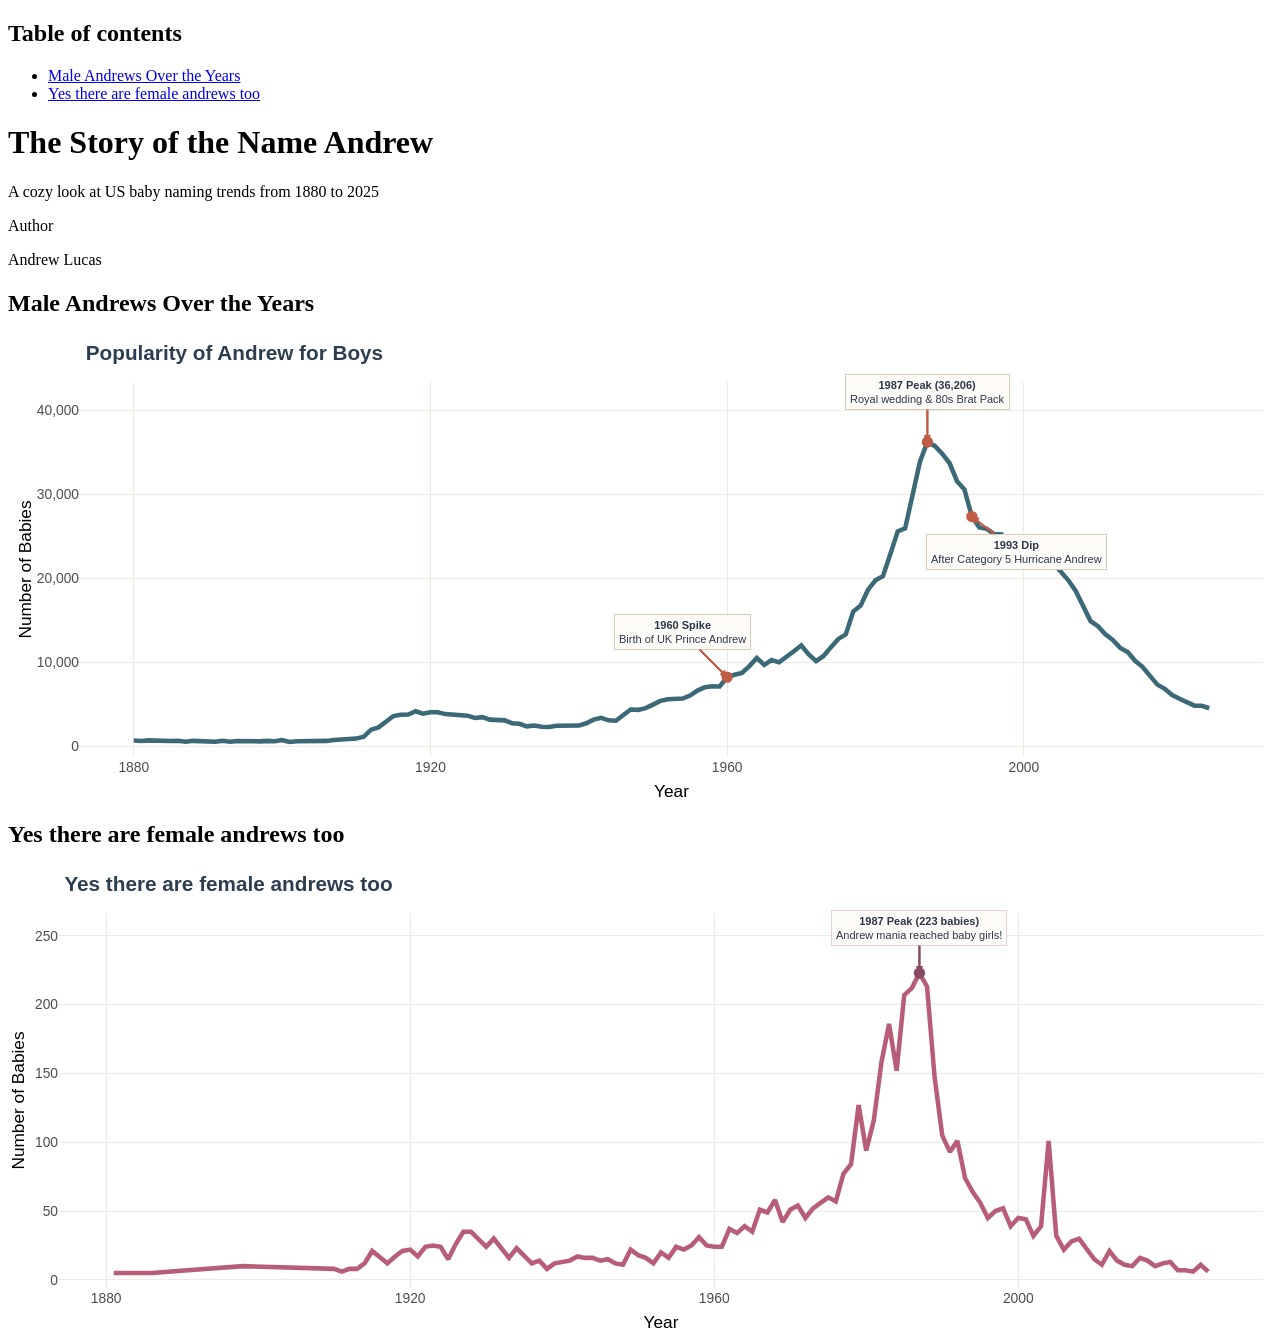
==== commit e5a04183: "Fixed labels" ====
--- a/analysis.html
+++ b/analysis.html
@@ -8,7 +8,7 @@
 
 <meta name="author" content="Andrew Lucas">
 
-<title>Popularity of the Name Andrew</title>
+<title>The Story of the Name Andrew</title>
 <style>
 /* Default styles provided by pandoc.
 ** See https://pandoc.org/MANUAL.html#variables-for-html for config info.
@@ -40,7 +40,7 @@
 <link href="analysis_files/libs/quarto-html/quarto-syntax-highlighting-64a204ab8560d761af7679ceaba22944.css" rel="stylesheet" id="quarto-text-highlighting-styles">
 <script src="analysis_files/libs/bootstrap/bootstrap.min.js"></script>
 <link href="analysis_files/libs/bootstrap/bootstrap-icons.css" rel="stylesheet">
-<link href="analysis_files/libs/bootstrap/bootstrap-c19e201e7c4750a027ac7a2f6584b086.min.css" rel="stylesheet" append-hash="true" id="quarto-bootstrap" data-mode="light">
+<link href="analysis_files/libs/bootstrap/bootstrap-280f39405da972a3a39c595b103afe03.min.css" rel="stylesheet" append-hash="true" id="quarto-bootstrap" data-mode="light">
 <link href="analysis_files/libs/htmltools-fill-0.5.9/fill.css" rel="stylesheet">
 <script src="analysis_files/libs/htmlwidgets-1.6.4/htmlwidgets.js"></script>
 <script src="analysis_files/libs/plotly-binding-4.12.1/plotly.js"></script>
@@ -54,15 +54,25 @@
 
 </head>
 
-<body class="fullcontent quarto-light">
+<body class="quarto-light">
 
 <div id="quarto-content" class="page-columns page-rows-contents page-layout-article">
-
+<div id="quarto-margin-sidebar" class="sidebar margin-sidebar">
+  <nav id="TOC" role="doc-toc" class="toc-active">
+    <h2 id="toc-title">Table of contents</h2>
+   
+  <ul>
+  <li><a href="#male-andrews-over-the-years" id="toc-male-andrews-over-the-years" class="nav-link active" data-scroll-target="#male-andrews-over-the-years">Male Andrews Over the Years</a></li>
+  <li><a href="#yes-there-are-female-andrews-too" id="toc-yes-there-are-female-andrews-too" class="nav-link" data-scroll-target="#yes-there-are-female-andrews-too">Yes there are female andrews too</a></li>
+  </ul>
+</nav>
+</div>
 <main class="content" id="quarto-document-content">
 
 <header id="title-block-header" class="quarto-title-block default">
 <div class="quarto-title">
-<h1 class="title">Popularity of the Name Andrew</h1>
+<h1 class="title">The Story of the Name Andrew</h1>
+<p class="subtitle lead">A cozy look at US baby naming trends from 1880 to 2025</p>
 </div>
 
 
@@ -89,17 +99,17 @@
 <h2 class="anchored" data-anchor-id="male-andrews-over-the-years">Male Andrews Over the Years</h2>
 <div class="cell">
 <div class="cell-output-display">
-<div class="plotly html-widget html-fill-item" id="htmlwidget-4713b41f3aa05ffff0c2" style="width:100%;height:464px;"></div>
-<script type="application/json" data-for="htmlwidget-4713b41f3aa05ffff0c2">{"x":{"data":[{"x":[1880,1881,1882,1883,1884,1885,1886,1887,1888,1889,1890,1891,1892,1893,1894,1895,1896,1897,1898,1899,1900,1901,1902,1903,1904,1905,1906,1907,1908,1909,1910,1911,1912,1913,1914,1915,1916,1917,1918,1919,1920,1921,1922,1923,1924,1925,1926,1927,1928,1929,1930,1931,1932,1933,1934,1935,1936,1937,1938,1939,1940,1941,1942,1943,1944,1945,1946,1947,1948,1949,1950,1951,1952,1953,1954,1955,1956,1957,1958,1959,1960,1961,1962,1963,1964,1965,1966,1967,1968,1969,1970,1971,1972,1973,1974,1975,1976,1977,1978,1979,1980,1981,1982,1983,1984,1985,1986,1987,1988,1989,1990,1991,1992,1993,1994,1995,1996,1997,1998,1999,2000,2001,2002,2003,2004,2005,2006,2007,2008,2009,2010,2011,2012,2013,2014,2015,2016,2017,2018,2019,2020,2021,2022,2023,2024,2025],"y":[644,588,673,623,616,599,614,520,615,561,575,521,637,520,594,562,566,555,611,578,718,479,558,550,546,619,611,708,722,766,884,1098,1946,2222,2965,3573,3723,3752,4138,3851,4026,4015,3803,3748,3744,3617,3344,3437,3142,3076,3056,2714,2645,2344,2443,2291,2276,2405,2411,2440,2431,2708,3142,3352,3056,3007,3758,4346,4305,4513,4932,5373,5572,5626,5653,6012,6603,6997,7115,7089,8201,8483,8697,9514,10494,9673,10235,9967,10563,11282,11989,10911,10111,10728,11778,12756,13301,16017,16720,18618,19730,20232,22833,25559,25916,30178,33858,36206,35745,34817,33673,31539,30542,27326,26019,25860,25244,25208,23664,23866,23658,22422,22037,22162,21717,20742,19733,18461,16779,14877,14269,13297,12643,11684,11189,10147,9437,8290,7315,6815,6068,5623,5168,4812,4791,4497],"text":["year: 1880<br />n:   644","year: 1881<br />n:   588","year: 1882<br />n:   673","year: 1883<br />n:   623","year: 1884<br />n:   616","year: 1885<br />n:   599","year: 1886<br />n:   614","year: 1887<br />n:   520","year: 1888<br />n:   615","year: 1889<br />n:   561","year: 1890<br />n:   575","year: 1891<br />n:   521","year: 1892<br />n:   637","year: 1893<br />n:   520","year: 1894<br />n:   594","year: 1895<br />n:   562","year: 1896<br />n:   566","year: 1897<br />n:   555","year: 1898<br />n:   611","year: 1899<br />n:   578","year: 1900<br />n:   718","year: 1901<br />n:   479","year: 1902<br />n:   558","year: 1903<br />n:   550","year: 1904<br />n:   546","year: 1905<br />n:   619","year: 1906<br />n:   611","year: 1907<br />n:   708","year: 1908<br />n:   722","year: 1909<br />n:   766","year: 1910<br />n:   884","year: 1911<br />n:  1098","year: 1912<br />n:  1946","year: 1913<br />n:  2222","year: 1914<br />n:  2965","year: 1915<br />n:  3573","year: 1916<br />n:  3723","year: 1917<br />n:  3752","year: 1918<br />n:  4138","year: 1919<br />n:  3851","year: 1920<br />n:  4026","year: 1921<br />n:  4015","year: 1922<br />n:  3803","year: 1923<br />n:  3748","year: 1924<br />n:  3744","year: 1925<br />n:  3617","year: 1926<br />n:  3344","year: 1927<br />n:  3437","year: 1928<br />n:  3142","year: 1929<br />n:  3076","year: 1930<br />n:  3056","year: 1931<br />n:  2714","year: 1932<br />n:  2645","year: 1933<br />n:  2344","year: 1934<br />n:  2443","year: 1935<br />n:  2291","year: 1936<br />n:  2276","year: 1937<br />n:  2405","year: 1938<br />n:  2411","year: 1939<br />n:  2440","year: 1940<br />n:  2431","year: 1941<br />n:  2708","year: 1942<br />n:  3142","year: 1943<br />n:  3352","year: 1944<br />n:  3056","year: 1945<br />n:  3007","year: 1946<br />n:  3758","year: 1947<br />n:  4346","year: 1948<br />n:  4305","year: 1949<br />n:  4513","year: 1950<br />n:  4932","year: 1951<br />n:  5373","year: 1952<br />n:  5572","year: 1953<br />n:  5626","year: 1954<br />n:  5653","year: 1955<br />n:  6012","year: 1956<br />n:  6603","year: 1957<br />n:  6997","year: 1958<br />n:  7115","year: 1959<br />n:  7089","year: 1960<br />n:  8201","year: 1961<br />n:  8483","year: 1962<br />n:  8697","year: 1963<br />n:  9514","year: 1964<br />n: 10494","year: 1965<br />n:  9673","year: 1966<br />n: 10235","year: 1967<br />n:  9967","year: 1968<br />n: 10563","year: 1969<br />n: 11282","year: 1970<br />n: 11989","year: 1971<br />n: 10911","year: 1972<br />n: 10111","year: 1973<br />n: 10728","year: 1974<br />n: 11778","year: 1975<br />n: 12756","year: 1976<br />n: 13301","year: 1977<br />n: 16017","year: 1978<br />n: 16720","year: 1979<br />n: 18618","year: 1980<br />n: 19730","year: 1981<br />n: 20232","year: 1982<br />n: 22833","year: 1983<br />n: 25559","year: 1984<br />n: 25916","year: 1985<br />n: 30178","year: 1986<br />n: 33858","year: 1987<br />n: 36206","year: 1988<br />n: 35745","year: 1989<br />n: 34817","year: 1990<br />n: 33673","year: 1991<br />n: 31539","year: 1992<br />n: 30542","year: 1993<br />n: 27326","year: 1994<br />n: 26019","year: 1995<br />n: 25860","year: 1996<br />n: 25244","year: 1997<br />n: 25208","year: 1998<br />n: 23664","year: 1999<br />n: 23866","year: 2000<br />n: 23658","year: 2001<br />n: 22422","year: 2002<br />n: 22037","year: 2003<br />n: 22162","year: 2004<br />n: 21717","year: 2005<br />n: 20742","year: 2006<br />n: 19733","year: 2007<br />n: 18461","year: 2008<br />n: 16779","year: 2009<br />n: 14877","year: 2010<br />n: 14269","year: 2011<br />n: 13297","year: 2012<br />n: 12643","year: 2013<br />n: 11684","year: 2014<br />n: 11189","year: 2015<br />n: 10147","year: 2016<br />n:  9437","year: 2017<br />n:  8290","year: 2018<br />n:  7315","year: 2019<br />n:  6815","year: 2020<br />n:  6068","year: 2021<br />n:  5623","year: 2022<br />n:  5168","year: 2023<br />n:  4812","year: 2024<br />n:  4791","year: 2025<br />n:  4497"],"type":"scatter","mode":"lines","line":{"width":3.7795275590551185,"color":"rgba(31,120,180,1)","dash":"solid"},"hoveron":"points","showlegend":false,"xaxis":"x","yaxis":"y","hoverinfo":"text","frame":null},{"x":[1960,1987,1993],"y":[8201,36206,27326],"text":["year: 1960<br />n:  8201","year: 1987<br />n: 36206","year: 1993<br />n: 27326"],"type":"scatter","mode":"markers","marker":{"autocolorscale":false,"color":"rgba(227,26,28,1)","opacity":1,"size":9.4488188976377963,"symbol":"circle","line":{"width":1.8897637795275593,"color":"rgba(227,26,28,1)"}},"hoveron":"points","showlegend":false,"xaxis":"x","yaxis":"y","hoverinfo":"text","frame":null},{"x":[1960,1987,1993],"y":[8201,36206,27326],"text":["1960 Spike: Birth of UK Prince Andrew","1987 Peak: Royal wedding & 80s pop culture","1993 Dip: Post-Hurricane Andrew (1992)"],"hovertext":["year: 1960<br />n:  8201<br />label: 1960 Spike: Birth of UK Prince Andrew","year: 1987<br />n: 36206<br />label: 1987 Peak: Royal wedding & 80s pop culture","year: 1993<br />n: 27326<br />label: 1993 Dip: Post-Hurricane Andrew (1992)"],"textfont":{"size":11.338582677165356,"color":"rgba(0,0,0,1)"},"type":"scatter","mode":"text","hoveron":"points","showlegend":false,"xaxis":"x","yaxis":"y","hoverinfo":"text","frame":null}],"layout":{"margin":{"t":40.840182648401829,"r":7.3059360730593621,"b":37.260273972602747,"l":54.794520547945211},"paper_bgcolor":"rgba(255,255,255,1)","font":{"color":"rgba(0,0,0,1)","family":"","size":14.611872146118724},"title":{"text":"Popularity of the Name Andrew (Males)","font":{"color":"rgba(0,0,0,1)","family":"","size":17.534246575342465},"x":0,"xref":"paper"},"xaxis":{"domain":[0,1],"automargin":true,"type":"linear","autorange":false,"range":[1872.75,2032.25],"tickmode":"array","ticktext":["1880","1920","1960","2000"],"tickvals":[1880,1920,1960,2000],"categoryorder":"array","categoryarray":["1880","1920","1960","2000"],"nticks":null,"ticks":"","tickcolor":null,"ticklen":3.6529680365296811,"tickwidth":0,"showticklabels":true,"tickfont":{"color":"rgba(77,77,77,1)","family":"","size":11.68949771689498},"tickangle":-0,"showline":false,"linecolor":null,"linewidth":0,"showgrid":true,"gridcolor":"rgba(235,235,235,1)","gridwidth":0.66417600664176002,"zeroline":false,"anchor":"y","title":{"text":"Year","font":{"color":"rgba(0,0,0,1)","family":"","size":14.611872146118724}},"hoverformat":".2f"},"yaxis":{"domain":[0,1],"automargin":true,"type":"linear","autorange":false,"range":[-1307.3500000000001,41565.050000000003],"tickmode":"array","ticktext":["0","10000","20000","30000","40000"],"tickvals":[0,10000.000000000002,20000,30000,40000],"categoryorder":"array","categoryarray":["0","10000","20000","30000","40000"],"nticks":null,"ticks":"","tickcolor":null,"ticklen":3.6529680365296811,"tickwidth":0,"showticklabels":true,"tickfont":{"color":"rgba(77,77,77,1)","family":"","size":11.68949771689498},"tickangle":-0,"showline":false,"linecolor":null,"linewidth":0,"showgrid":true,"gridcolor":"rgba(235,235,235,1)","gridwidth":0.66417600664176002,"zeroline":false,"anchor":"x","title":{"text":"Number of Babies","font":{"color":"rgba(0,0,0,1)","family":"","size":14.611872146118724}},"hoverformat":".2f"},"shapes":[],"showlegend":false,"legend":{"bgcolor":null,"bordercolor":null,"borderwidth":0,"font":{"color":"rgba(0,0,0,1)","family":"","size":11.68949771689498}},"hovermode":"closest","barmode":"relative"},"config":{"doubleClick":"reset","modeBarButtonsToAdd":["hoverclosest","hovercompare"],"showSendToCloud":false},"source":"A","attrs":{"56ad17d5331c":{"x":{},"y":{},"type":"scatter"},"56ad25b6abae":{"x":{},"y":{}},"56ad603970cf":{"x":{},"y":{},"label":{}}},"cur_data":"56ad17d5331c","visdat":{"56ad17d5331c":["function (y) ","x"],"56ad25b6abae":["function (y) ","x"],"56ad603970cf":["function (y) ","x"]},"highlight":{"on":"plotly_click","persistent":false,"dynamic":false,"selectize":false,"opacityDim":0.20000000000000001,"selected":{"opacity":1},"debounce":0},"shinyEvents":["plotly_hover","plotly_click","plotly_selected","plotly_relayout","plotly_brushed","plotly_brushing","plotly_clickannotation","plotly_doubleclick","plotly_deselect","plotly_afterplot","plotly_sunburstclick"],"base_url":"https://plot.ly"},"evals":[],"jsHooks":[]}</script>
+<div class="plotly html-widget html-fill-item" id="htmlwidget-bf3c46d3aeb025862181" style="width:100%;height:464px;"></div>
+<script type="application/json" data-for="htmlwidget-bf3c46d3aeb025862181">{"x":{"data":[{"x":[1880,1881,1882,1883,1884,1885,1886,1887,1888,1889,1890,1891,1892,1893,1894,1895,1896,1897,1898,1899,1900,1901,1902,1903,1904,1905,1906,1907,1908,1909,1910,1911,1912,1913,1914,1915,1916,1917,1918,1919,1920,1921,1922,1923,1924,1925,1926,1927,1928,1929,1930,1931,1932,1933,1934,1935,1936,1937,1938,1939,1940,1941,1942,1943,1944,1945,1946,1947,1948,1949,1950,1951,1952,1953,1954,1955,1956,1957,1958,1959,1960,1961,1962,1963,1964,1965,1966,1967,1968,1969,1970,1971,1972,1973,1974,1975,1976,1977,1978,1979,1980,1981,1982,1983,1984,1985,1986,1987,1988,1989,1990,1991,1992,1993,1994,1995,1996,1997,1998,1999,2000,2001,2002,2003,2004,2005,2006,2007,2008,2009,2010,2011,2012,2013,2014,2015,2016,2017,2018,2019,2020,2021,2022,2023,2024,2025],"y":[644,588,673,623,616,599,614,520,615,561,575,521,637,520,594,562,566,555,611,578,718,479,558,550,546,619,611,708,722,766,884,1098,1946,2222,2965,3573,3723,3752,4138,3851,4026,4015,3803,3748,3744,3617,3344,3437,3142,3076,3056,2714,2645,2344,2443,2291,2276,2405,2411,2440,2431,2708,3142,3352,3056,3007,3758,4346,4305,4513,4932,5373,5572,5626,5653,6012,6603,6997,7115,7089,8201,8483,8697,9514,10494,9673,10235,9967,10563,11282,11989,10911,10111,10728,11778,12756,13301,16017,16720,18618,19730,20232,22833,25559,25916,30178,33858,36206,35745,34817,33673,31539,30542,27326,26019,25860,25244,25208,23664,23866,23658,22422,22037,22162,21717,20742,19733,18461,16779,14877,14269,13297,12643,11684,11189,10147,9437,8290,7315,6815,6068,5623,5168,4812,4791,4497],"text":["<b>Year:<\/b> 1880<br><b>Babies:<\/b> 644","<b>Year:<\/b> 1881<br><b>Babies:<\/b> 588","<b>Year:<\/b> 1882<br><b>Babies:<\/b> 673","<b>Year:<\/b> 1883<br><b>Babies:<\/b> 623","<b>Year:<\/b> 1884<br><b>Babies:<\/b> 616","<b>Year:<\/b> 1885<br><b>Babies:<\/b> 599","<b>Year:<\/b> 1886<br><b>Babies:<\/b> 614","<b>Year:<\/b> 1887<br><b>Babies:<\/b> 520","<b>Year:<\/b> 1888<br><b>Babies:<\/b> 615","<b>Year:<\/b> 1889<br><b>Babies:<\/b> 561","<b>Year:<\/b> 1890<br><b>Babies:<\/b> 575","<b>Year:<\/b> 1891<br><b>Babies:<\/b> 521","<b>Year:<\/b> 1892<br><b>Babies:<\/b> 637","<b>Year:<\/b> 1893<br><b>Babies:<\/b> 520","<b>Year:<\/b> 1894<br><b>Babies:<\/b> 594","<b>Year:<\/b> 1895<br><b>Babies:<\/b> 562","<b>Year:<\/b> 1896<br><b>Babies:<\/b> 566","<b>Year:<\/b> 1897<br><b>Babies:<\/b> 555","<b>Year:<\/b> 1898<br><b>Babies:<\/b> 611","<b>Year:<\/b> 1899<br><b>Babies:<\/b> 578","<b>Year:<\/b> 1900<br><b>Babies:<\/b> 718","<b>Year:<\/b> 1901<br><b>Babies:<\/b> 479","<b>Year:<\/b> 1902<br><b>Babies:<\/b> 558","<b>Year:<\/b> 1903<br><b>Babies:<\/b> 550","<b>Year:<\/b> 1904<br><b>Babies:<\/b> 546","<b>Year:<\/b> 1905<br><b>Babies:<\/b> 619","<b>Year:<\/b> 1906<br><b>Babies:<\/b> 611","<b>Year:<\/b> 1907<br><b>Babies:<\/b> 708","<b>Year:<\/b> 1908<br><b>Babies:<\/b> 722","<b>Year:<\/b> 1909<br><b>Babies:<\/b> 766","<b>Year:<\/b> 1910<br><b>Babies:<\/b> 884","<b>Year:<\/b> 1911<br><b>Babies:<\/b> 1,098","<b>Year:<\/b> 1912<br><b>Babies:<\/b> 1,946","<b>Year:<\/b> 1913<br><b>Babies:<\/b> 2,222","<b>Year:<\/b> 1914<br><b>Babies:<\/b> 2,965","<b>Year:<\/b> 1915<br><b>Babies:<\/b> 3,573","<b>Year:<\/b> 1916<br><b>Babies:<\/b> 3,723","<b>Year:<\/b> 1917<br><b>Babies:<\/b> 3,752","<b>Year:<\/b> 1918<br><b>Babies:<\/b> 4,138","<b>Year:<\/b> 1919<br><b>Babies:<\/b> 3,851","<b>Year:<\/b> 1920<br><b>Babies:<\/b> 4,026","<b>Year:<\/b> 1921<br><b>Babies:<\/b> 4,015","<b>Year:<\/b> 1922<br><b>Babies:<\/b> 3,803","<b>Year:<\/b> 1923<br><b>Babies:<\/b> 3,748","<b>Year:<\/b> 1924<br><b>Babies:<\/b> 3,744","<b>Year:<\/b> 1925<br><b>Babies:<\/b> 3,617","<b>Year:<\/b> 1926<br><b>Babies:<\/b> 3,344","<b>Year:<\/b> 1927<br><b>Babies:<\/b> 3,437","<b>Year:<\/b> 1928<br><b>Babies:<\/b> 3,142","<b>Year:<\/b> 1929<br><b>Babies:<\/b> 3,076","<b>Year:<\/b> 1930<br><b>Babies:<\/b> 3,056","<b>Year:<\/b> 1931<br><b>Babies:<\/b> 2,714","<b>Year:<\/b> 1932<br><b>Babies:<\/b> 2,645","<b>Year:<\/b> 1933<br><b>Babies:<\/b> 2,344","<b>Year:<\/b> 1934<br><b>Babies:<\/b> 2,443","<b>Year:<\/b> 1935<br><b>Babies:<\/b> 2,291","<b>Year:<\/b> 1936<br><b>Babies:<\/b> 2,276","<b>Year:<\/b> 1937<br><b>Babies:<\/b> 2,405","<b>Year:<\/b> 1938<br><b>Babies:<\/b> 2,411","<b>Year:<\/b> 1939<br><b>Babies:<\/b> 2,440","<b>Year:<\/b> 1940<br><b>Babies:<\/b> 2,431","<b>Year:<\/b> 1941<br><b>Babies:<\/b> 2,708","<b>Year:<\/b> 1942<br><b>Babies:<\/b> 3,142","<b>Year:<\/b> 1943<br><b>Babies:<\/b> 3,352","<b>Year:<\/b> 1944<br><b>Babies:<\/b> 3,056","<b>Year:<\/b> 1945<br><b>Babies:<\/b> 3,007","<b>Year:<\/b> 1946<br><b>Babies:<\/b> 3,758","<b>Year:<\/b> 1947<br><b>Babies:<\/b> 4,346","<b>Year:<\/b> 1948<br><b>Babies:<\/b> 4,305","<b>Year:<\/b> 1949<br><b>Babies:<\/b> 4,513","<b>Year:<\/b> 1950<br><b>Babies:<\/b> 4,932","<b>Year:<\/b> 1951<br><b>Babies:<\/b> 5,373","<b>Year:<\/b> 1952<br><b>Babies:<\/b> 5,572","<b>Year:<\/b> 1953<br><b>Babies:<\/b> 5,626","<b>Year:<\/b> 1954<br><b>Babies:<\/b> 5,653","<b>Year:<\/b> 1955<br><b>Babies:<\/b> 6,012","<b>Year:<\/b> 1956<br><b>Babies:<\/b> 6,603","<b>Year:<\/b> 1957<br><b>Babies:<\/b> 6,997","<b>Year:<\/b> 1958<br><b>Babies:<\/b> 7,115","<b>Year:<\/b> 1959<br><b>Babies:<\/b> 7,089","<b>Year:<\/b> 1960<br><b>Babies:<\/b> 8,201","<b>Year:<\/b> 1961<br><b>Babies:<\/b> 8,483","<b>Year:<\/b> 1962<br><b>Babies:<\/b> 8,697","<b>Year:<\/b> 1963<br><b>Babies:<\/b> 9,514","<b>Year:<\/b> 1964<br><b>Babies:<\/b> 10,494","<b>Year:<\/b> 1965<br><b>Babies:<\/b> 9,673","<b>Year:<\/b> 1966<br><b>Babies:<\/b> 10,235","<b>Year:<\/b> 1967<br><b>Babies:<\/b> 9,967","<b>Year:<\/b> 1968<br><b>Babies:<\/b> 10,563","<b>Year:<\/b> 1969<br><b>Babies:<\/b> 11,282","<b>Year:<\/b> 1970<br><b>Babies:<\/b> 11,989","<b>Year:<\/b> 1971<br><b>Babies:<\/b> 10,911","<b>Year:<\/b> 1972<br><b>Babies:<\/b> 10,111","<b>Year:<\/b> 1973<br><b>Babies:<\/b> 10,728","<b>Year:<\/b> 1974<br><b>Babies:<\/b> 11,778","<b>Year:<\/b> 1975<br><b>Babies:<\/b> 12,756","<b>Year:<\/b> 1976<br><b>Babies:<\/b> 13,301","<b>Year:<\/b> 1977<br><b>Babies:<\/b> 16,017","<b>Year:<\/b> 1978<br><b>Babies:<\/b> 16,720","<b>Year:<\/b> 1979<br><b>Babies:<\/b> 18,618","<b>Year:<\/b> 1980<br><b>Babies:<\/b> 19,730","<b>Year:<\/b> 1981<br><b>Babies:<\/b> 20,232","<b>Year:<\/b> 1982<br><b>Babies:<\/b> 22,833","<b>Year:<\/b> 1983<br><b>Babies:<\/b> 25,559","<b>Year:<\/b> 1984<br><b>Babies:<\/b> 25,916","<b>Year:<\/b> 1985<br><b>Babies:<\/b> 30,178","<b>Year:<\/b> 1986<br><b>Babies:<\/b> 33,858","<b>Year:<\/b> 1987<br><b>Babies:<\/b> 36,206","<b>Year:<\/b> 1988<br><b>Babies:<\/b> 35,745","<b>Year:<\/b> 1989<br><b>Babies:<\/b> 34,817","<b>Year:<\/b> 1990<br><b>Babies:<\/b> 33,673","<b>Year:<\/b> 1991<br><b>Babies:<\/b> 31,539","<b>Year:<\/b> 1992<br><b>Babies:<\/b> 30,542","<b>Year:<\/b> 1993<br><b>Babies:<\/b> 27,326","<b>Year:<\/b> 1994<br><b>Babies:<\/b> 26,019","<b>Year:<\/b> 1995<br><b>Babies:<\/b> 25,860","<b>Year:<\/b> 1996<br><b>Babies:<\/b> 25,244","<b>Year:<\/b> 1997<br><b>Babies:<\/b> 25,208","<b>Year:<\/b> 1998<br><b>Babies:<\/b> 23,664","<b>Year:<\/b> 1999<br><b>Babies:<\/b> 23,866","<b>Year:<\/b> 2000<br><b>Babies:<\/b> 23,658","<b>Year:<\/b> 2001<br><b>Babies:<\/b> 22,422","<b>Year:<\/b> 2002<br><b>Babies:<\/b> 22,037","<b>Year:<\/b> 2003<br><b>Babies:<\/b> 22,162","<b>Year:<\/b> 2004<br><b>Babies:<\/b> 21,717","<b>Year:<\/b> 2005<br><b>Babies:<\/b> 20,742","<b>Year:<\/b> 2006<br><b>Babies:<\/b> 19,733","<b>Year:<\/b> 2007<br><b>Babies:<\/b> 18,461","<b>Year:<\/b> 2008<br><b>Babies:<\/b> 16,779","<b>Year:<\/b> 2009<br><b>Babies:<\/b> 14,877","<b>Year:<\/b> 2010<br><b>Babies:<\/b> 14,269","<b>Year:<\/b> 2011<br><b>Babies:<\/b> 13,297","<b>Year:<\/b> 2012<br><b>Babies:<\/b> 12,643","<b>Year:<\/b> 2013<br><b>Babies:<\/b> 11,684","<b>Year:<\/b> 2014<br><b>Babies:<\/b> 11,189","<b>Year:<\/b> 2015<br><b>Babies:<\/b> 10,147","<b>Year:<\/b> 2016<br><b>Babies:<\/b> 9,437","<b>Year:<\/b> 2017<br><b>Babies:<\/b> 8,290","<b>Year:<\/b> 2018<br><b>Babies:<\/b> 7,315","<b>Year:<\/b> 2019<br><b>Babies:<\/b> 6,815","<b>Year:<\/b> 2020<br><b>Babies:<\/b> 6,068","<b>Year:<\/b> 2021<br><b>Babies:<\/b> 5,623","<b>Year:<\/b> 2022<br><b>Babies:<\/b> 5,168","<b>Year:<\/b> 2023<br><b>Babies:<\/b> 4,812","<b>Year:<\/b> 2024<br><b>Babies:<\/b> 4,791","<b>Year:<\/b> 2025<br><b>Babies:<\/b> 4,497"],"type":"scatter","mode":"lines","line":{"width":4.5354330708661417,"color":"rgba(59,105,120,1)","dash":"solid"},"hoveron":"points","showlegend":false,"xaxis":"x","yaxis":"y","hoverinfo":"text","frame":null},{"x":[1960,1987,1993],"y":[8201,36206,27326],"text":["<b>Year:<\/b> 1960<br><b>Babies:<\/b> 8,201","<b>Year:<\/b> 1987<br><b>Babies:<\/b> 36,206","<b>Year:<\/b> 1993<br><b>Babies:<\/b> 27,326"],"type":"scatter","mode":"markers","marker":{"autocolorscale":false,"color":"rgba(192,92,70,1)","opacity":1,"size":9.4488188976377963,"symbol":"circle","line":{"width":1.8897637795275593,"color":"rgba(192,92,70,1)"}},"hoveron":"points","showlegend":false,"xaxis":"x","yaxis":"y","hoverinfo":"text","frame":null}],"layout":{"margin":{"t":45.356579493565803,"r":8.6342880863428828,"b":44.034869240348698,"l":71.664591116645923},"paper_bgcolor":"rgba(255,255,255,1)","font":{"color":"rgba(0,0,0,1)","family":"","size":17.268576172685762},"title":{"text":"<b> Popularity of Andrew for Boys <\/b>","font":{"color":"rgba(44,62,80,1)","family":"","size":20.722291407222919},"x":0,"xref":"paper"},"xaxis":{"domain":[0,1],"automargin":true,"type":"linear","autorange":false,"range":[1872.75,2032.25],"tickmode":"array","ticktext":["1880","1920","1960","2000"],"tickvals":[1880,1920,1960,2000],"categoryorder":"array","categoryarray":["1880","1920","1960","2000"],"nticks":null,"ticks":"","tickcolor":null,"ticklen":4.3171440431714405,"tickwidth":0,"showticklabels":true,"tickfont":{"color":"rgba(77,77,77,1)","family":"","size":13.814860938148611},"tickangle":-0,"showline":false,"linecolor":null,"linewidth":0,"showgrid":true,"gridcolor":"rgba(237,234,225,1)","gridwidth":0.78493528057662576,"zeroline":false,"anchor":"y","title":{"text":"Year","font":{"color":"rgba(0,0,0,1)","family":"","size":17.268576172685762}},"hoverformat":".2f"},"yaxis":{"domain":[0,1],"automargin":true,"type":"linear","autorange":false,"range":[-1307.3500000000001,43351.400000000001],"tickmode":"array","ticktext":["0","10,000","20,000","30,000","40,000"],"tickvals":[0,10000,20000,30000,40000],"categoryorder":"array","categoryarray":["0","10,000","20,000","30,000","40,000"],"nticks":null,"ticks":"","tickcolor":null,"ticklen":4.3171440431714414,"tickwidth":0,"showticklabels":true,"tickfont":{"color":"rgba(77,77,77,1)","family":"","size":13.814860938148611},"tickangle":-0,"showline":false,"linecolor":null,"linewidth":0,"showgrid":true,"gridcolor":"rgba(237,234,225,1)","gridwidth":0.78493528057662576,"zeroline":false,"anchor":"x","title":{"text":"Number of Babies","font":{"color":"rgba(0,0,0,1)","family":"","size":17.268576172685762}},"hoverformat":".2f"},"shapes":[],"showlegend":false,"legend":{"bgcolor":null,"bordercolor":null,"borderwidth":0,"font":{"color":"rgba(0,0,0,1)","family":"","size":13.814860938148611}},"hovermode":"closest","barmode":"relative","annotations":[{"text":"<b>1960 Spike<\/b><br>Birth of UK Prince Andrew","x":1960,"y":8201,"showarrow":true,"arrowhead":2,"arrowsize":0.69999999999999996,"arrowcolor":"#c05c46","ax":-45,"ay":-45,"bgcolor":"#fdfbf7","bordercolor":"#d9cbb8","borderwidth":1,"borderpad":4,"font":{"size":11,"color":"#2d3748"}},{"text":"<b>1960 Spike<\/b><br>Birth of UK Prince Andrew","x":1960,"y":8201,"showarrow":true,"arrowhead":2,"arrowsize":0.69999999999999996,"arrowcolor":"#c05c46","ax":-45,"ay":-45,"bgcolor":"#fdfbf7","bordercolor":"#d9cbb8","borderwidth":1,"borderpad":4,"font":{"size":11,"color":"#2d3748"}},{"text":"<b>1987 Peak (36,206)<\/b><br>Royal wedding & 80s Brat Pack","x":1987,"y":36206,"showarrow":true,"arrowhead":2,"arrowsize":0.69999999999999996,"arrowcolor":"#c05c46","ax":0,"ay":-50,"bgcolor":"#fdfbf7","bordercolor":"#d9cbb8","borderwidth":1,"borderpad":4,"font":{"size":11,"color":"#2d3748"}},{"text":"<b>1987 Peak (36,206)<\/b><br>Royal wedding & 80s Brat Pack","x":1987,"y":36206,"showarrow":true,"arrowhead":2,"arrowsize":0.69999999999999996,"arrowcolor":"#c05c46","ax":0,"ay":-50,"bgcolor":"#fdfbf7","bordercolor":"#d9cbb8","borderwidth":1,"borderpad":4,"font":{"size":11,"color":"#2d3748"}},{"text":"<b>1993 Dip<\/b><br>After Category 5 Hurricane Andrew","x":1993,"y":27326,"showarrow":true,"arrowhead":2,"arrowsize":0.69999999999999996,"arrowcolor":"#c05c46","ax":45,"ay":35,"bgcolor":"#fdfbf7","bordercolor":"#d9cbb8","borderwidth":1,"borderpad":4,"font":{"size":11,"color":"#2d3748"}},{"text":"<b>1993 Dip<\/b><br>After Category 5 Hurricane Andrew","x":1993,"y":27326,"showarrow":true,"arrowhead":2,"arrowsize":0.69999999999999996,"arrowcolor":"#c05c46","ax":45,"ay":35,"bgcolor":"#fdfbf7","bordercolor":"#d9cbb8","borderwidth":1,"borderpad":4,"font":{"size":11,"color":"#2d3748"}}]},"config":{"doubleClick":"reset","modeBarButtonsToAdd":["hoverclosest","hovercompare"],"showSendToCloud":false},"source":"A","attrs":{"5f5145930b49":{"x":{},"y":{},"text":{},"type":"scatter"},"5f5171d34eb7":{"x":{},"y":{},"text":{}}},"cur_data":"5f5145930b49","visdat":{"5f5145930b49":["function (y) ","x"],"5f5171d34eb7":["function (y) ","x"]},"highlight":{"on":"plotly_click","persistent":false,"dynamic":false,"selectize":false,"opacityDim":0.20000000000000001,"selected":{"opacity":1},"debounce":0},"shinyEvents":["plotly_hover","plotly_click","plotly_selected","plotly_relayout","plotly_brushed","plotly_brushing","plotly_clickannotation","plotly_doubleclick","plotly_deselect","plotly_afterplot","plotly_sunburstclick"],"base_url":"https://plot.ly"},"evals":[],"jsHooks":[]}</script>
 </div>
 </div>
 </section>
-<section id="female-andrews" class="level2">
-<h2 class="anchored" data-anchor-id="female-andrews">Female Andrews</h2>
+<section id="yes-there-are-female-andrews-too" class="level2">
+<h2 class="anchored" data-anchor-id="yes-there-are-female-andrews-too">Yes there are female andrews too</h2>
 <div class="cell">
 <div class="cell-output-display">
-<div class="plotly html-widget html-fill-item" id="htmlwidget-e923327daf6ea841213c" style="width:100%;height:464px;"></div>
-<script type="application/json" data-for="htmlwidget-e923327daf6ea841213c">{"x":{"data":[{"x":[1881,1886,1898,1910,1911,1912,1913,1914,1915,1916,1917,1918,1919,1920,1921,1922,1923,1924,1925,1926,1927,1928,1929,1930,1931,1932,1933,1934,1935,1936,1937,1938,1939,1940,1941,1942,1943,1944,1945,1946,1947,1948,1949,1950,1951,1952,1953,1954,1955,1956,1957,1958,1959,1960,1961,1962,1963,1964,1965,1966,1967,1968,1969,1970,1971,1972,1973,1974,1975,1976,1977,1978,1979,1980,1981,1982,1983,1984,1985,1986,1987,1988,1989,1990,1991,1992,1993,1994,1995,1996,1997,1998,1999,2000,2001,2002,2003,2004,2005,2006,2007,2008,2009,2010,2011,2012,2013,2014,2015,2016,2017,2018,2019,2020,2021,2022,2023,2024,2025],"y":[5,5,10,8,6,8,8,12,21,16,12,17,21,22,17,24,25,24,15,26,35,35,29,24,30,23,16,23,17,12,14,8,12,13,14,17,16,16,14,15,12,11,22,18,16,12,20,16,24,22,25,31,25,24,24,37,34,39,35,51,49,58,42,51,54,45,52,56,60,57,77,84,127,94,116,158,186,152,207,212,223,213,147,105,93,101,74,64,56,45,50,52,39,45,44,32,39,101,32,22,28,30,22,15,11,21,14,11,10,16,14,10,12,13,7,7,6,11,6],"text":["year: 1881<br />n:   5","year: 1886<br />n:   5","year: 1898<br />n:  10","year: 1910<br />n:   8","year: 1911<br />n:   6","year: 1912<br />n:   8","year: 1913<br />n:   8","year: 1914<br />n:  12","year: 1915<br />n:  21","year: 1916<br />n:  16","year: 1917<br />n:  12","year: 1918<br />n:  17","year: 1919<br />n:  21","year: 1920<br />n:  22","year: 1921<br />n:  17","year: 1922<br />n:  24","year: 1923<br />n:  25","year: 1924<br />n:  24","year: 1925<br />n:  15","year: 1926<br />n:  26","year: 1927<br />n:  35","year: 1928<br />n:  35","year: 1929<br />n:  29","year: 1930<br />n:  24","year: 1931<br />n:  30","year: 1932<br />n:  23","year: 1933<br />n:  16","year: 1934<br />n:  23","year: 1935<br />n:  17","year: 1936<br />n:  12","year: 1937<br />n:  14","year: 1938<br />n:   8","year: 1939<br />n:  12","year: 1940<br />n:  13","year: 1941<br />n:  14","year: 1942<br />n:  17","year: 1943<br />n:  16","year: 1944<br />n:  16","year: 1945<br />n:  14","year: 1946<br />n:  15","year: 1947<br />n:  12","year: 1948<br />n:  11","year: 1949<br />n:  22","year: 1950<br />n:  18","year: 1951<br />n:  16","year: 1952<br />n:  12","year: 1953<br />n:  20","year: 1954<br />n:  16","year: 1955<br />n:  24","year: 1956<br />n:  22","year: 1957<br />n:  25","year: 1958<br />n:  31","year: 1959<br />n:  25","year: 1960<br />n:  24","year: 1961<br />n:  24","year: 1962<br />n:  37","year: 1963<br />n:  34","year: 1964<br />n:  39","year: 1965<br />n:  35","year: 1966<br />n:  51","year: 1967<br />n:  49","year: 1968<br />n:  58","year: 1969<br />n:  42","year: 1970<br />n:  51","year: 1971<br />n:  54","year: 1972<br />n:  45","year: 1973<br />n:  52","year: 1974<br />n:  56","year: 1975<br />n:  60","year: 1976<br />n:  57","year: 1977<br />n:  77","year: 1978<br />n:  84","year: 1979<br />n: 127","year: 1980<br />n:  94","year: 1981<br />n: 116","year: 1982<br />n: 158","year: 1983<br />n: 186","year: 1984<br />n: 152","year: 1985<br />n: 207","year: 1986<br />n: 212","year: 1987<br />n: 223","year: 1988<br />n: 213","year: 1989<br />n: 147","year: 1990<br />n: 105","year: 1991<br />n:  93","year: 1992<br />n: 101","year: 1993<br />n:  74","year: 1994<br />n:  64","year: 1995<br />n:  56","year: 1996<br />n:  45","year: 1997<br />n:  50","year: 1998<br />n:  52","year: 1999<br />n:  39","year: 2000<br />n:  45","year: 2001<br />n:  44","year: 2002<br />n:  32","year: 2003<br />n:  39","year: 2004<br />n: 101","year: 2005<br />n:  32","year: 2006<br />n:  22","year: 2007<br />n:  28","year: 2008<br />n:  30","year: 2009<br />n:  22","year: 2010<br />n:  15","year: 2011<br />n:  11","year: 2012<br />n:  21","year: 2013<br />n:  14","year: 2014<br />n:  11","year: 2015<br />n:  10","year: 2016<br />n:  16","year: 2017<br />n:  14","year: 2018<br />n:  10","year: 2019<br />n:  12","year: 2020<br />n:  13","year: 2021<br />n:   7","year: 2022<br />n:   7","year: 2023<br />n:   6","year: 2024<br />n:  11","year: 2025<br />n:   6"],"type":"scatter","mode":"lines","line":{"width":3.7795275590551185,"color":"rgba(231,41,138,1)","dash":"solid"},"hoveron":"points","showlegend":false,"xaxis":"x","yaxis":"y","hoverinfo":"text","frame":null},{"x":[1987],"y":[223],"text":"year: 1987<br />n: 223","type":"scatter","mode":"markers","marker":{"autocolorscale":false,"color":"rgba(117,112,179,1)","opacity":1,"size":9.4488188976377963,"symbol":"circle","line":{"width":1.8897637795275593,"color":"rgba(117,112,179,1)"}},"hoveron":"points","showlegend":false,"xaxis":"x","yaxis":"y","hoverinfo":"text","frame":null},{"x":[1987],"y":[223],"text":"1987 Peak: Andrew mania spilled into female names!","hovertext":"year: 1987<br />n: 223<br />label: 1987 Peak: Andrew mania spilled into female names!","textfont":{"size":11.338582677165356,"color":"rgba(0,0,0,1)"},"type":"scatter","mode":"text","hoveron":"points","showlegend":false,"xaxis":"x","yaxis":"y","hoverinfo":"text","frame":null}],"layout":{"margin":{"t":40.840182648401829,"r":7.3059360730593621,"b":37.260273972602747,"l":43.105022831050235},"paper_bgcolor":"rgba(255,255,255,1)","font":{"color":"rgba(0,0,0,1)","family":"","size":14.611872146118724},"title":{"text":"Yes there are female andrews too","font":{"color":"rgba(0,0,0,1)","family":"","size":17.534246575342465},"x":0,"xref":"paper"},"xaxis":{"domain":[0,1],"automargin":true,"type":"linear","autorange":false,"range":[1873.8,2032.2],"tickmode":"array","ticktext":["1880","1920","1960","2000"],"tickvals":[1880,1920,1960,2000],"categoryorder":"array","categoryarray":["1880","1920","1960","2000"],"nticks":null,"ticks":"","tickcolor":null,"ticklen":3.6529680365296811,"tickwidth":0,"showticklabels":true,"tickfont":{"color":"rgba(77,77,77,1)","family":"","size":11.68949771689498},"tickangle":-0,"showline":false,"linecolor":null,"linewidth":0,"showgrid":true,"gridcolor":"rgba(235,235,235,1)","gridwidth":0.66417600664176002,"zeroline":false,"anchor":"y","title":{"text":"Year","font":{"color":"rgba(0,0,0,1)","family":"","size":14.611872146118724}},"hoverformat":".2f"},"yaxis":{"domain":[0,1],"automargin":true,"type":"linear","autorange":false,"range":[-5.9000000000000004,266.60000000000002],"tickmode":"array","ticktext":["0","50","100","150","200","250"],"tickvals":[0,50,100,150,200.00000000000003,250],"categoryorder":"array","categoryarray":["0","50","100","150","200","250"],"nticks":null,"ticks":"","tickcolor":null,"ticklen":3.6529680365296811,"tickwidth":0,"showticklabels":true,"tickfont":{"color":"rgba(77,77,77,1)","family":"","size":11.68949771689498},"tickangle":-0,"showline":false,"linecolor":null,"linewidth":0,"showgrid":true,"gridcolor":"rgba(235,235,235,1)","gridwidth":0.66417600664176002,"zeroline":false,"anchor":"x","title":{"text":"Number of Babies","font":{"color":"rgba(0,0,0,1)","family":"","size":14.611872146118724}},"hoverformat":".2f"},"shapes":[],"showlegend":false,"legend":{"bgcolor":null,"bordercolor":null,"borderwidth":0,"font":{"color":"rgba(0,0,0,1)","family":"","size":11.68949771689498}},"hovermode":"closest","barmode":"relative"},"config":{"doubleClick":"reset","modeBarButtonsToAdd":["hoverclosest","hovercompare"],"showSendToCloud":false},"source":"A","attrs":{"56ad2f199dd1":{"x":{},"y":{},"type":"scatter"},"56ad7e241d18":{"x":{},"y":{}},"56ad2f7005d9":{"x":{},"y":{},"label":{}}},"cur_data":"56ad2f199dd1","visdat":{"56ad2f199dd1":["function (y) ","x"],"56ad7e241d18":["function (y) ","x"],"56ad2f7005d9":["function (y) ","x"]},"highlight":{"on":"plotly_click","persistent":false,"dynamic":false,"selectize":false,"opacityDim":0.20000000000000001,"selected":{"opacity":1},"debounce":0},"shinyEvents":["plotly_hover","plotly_click","plotly_selected","plotly_relayout","plotly_brushed","plotly_brushing","plotly_clickannotation","plotly_doubleclick","plotly_deselect","plotly_afterplot","plotly_sunburstclick"],"base_url":"https://plot.ly"},"evals":[],"jsHooks":[]}</script>
+<div class="plotly html-widget html-fill-item" id="htmlwidget-e3f9aaef3c6ca578fabf" style="width:100%;height:464px;"></div>
+<script type="application/json" data-for="htmlwidget-e3f9aaef3c6ca578fabf">{"x":{"data":[{"x":[1881,1886,1898,1910,1911,1912,1913,1914,1915,1916,1917,1918,1919,1920,1921,1922,1923,1924,1925,1926,1927,1928,1929,1930,1931,1932,1933,1934,1935,1936,1937,1938,1939,1940,1941,1942,1943,1944,1945,1946,1947,1948,1949,1950,1951,1952,1953,1954,1955,1956,1957,1958,1959,1960,1961,1962,1963,1964,1965,1966,1967,1968,1969,1970,1971,1972,1973,1974,1975,1976,1977,1978,1979,1980,1981,1982,1983,1984,1985,1986,1987,1988,1989,1990,1991,1992,1993,1994,1995,1996,1997,1998,1999,2000,2001,2002,2003,2004,2005,2006,2007,2008,2009,2010,2011,2012,2013,2014,2015,2016,2017,2018,2019,2020,2021,2022,2023,2024,2025],"y":[5,5,10,8,6,8,8,12,21,16,12,17,21,22,17,24,25,24,15,26,35,35,29,24,30,23,16,23,17,12,14,8,12,13,14,17,16,16,14,15,12,11,22,18,16,12,20,16,24,22,25,31,25,24,24,37,34,39,35,51,49,58,42,51,54,45,52,56,60,57,77,84,127,94,116,158,186,152,207,212,223,213,147,105,93,101,74,64,56,45,50,52,39,45,44,32,39,101,32,22,28,30,22,15,11,21,14,11,10,16,14,10,12,13,7,7,6,11,6],"text":["<b>Year:<\/b> 1881<br><b>Babies:<\/b> 5","<b>Year:<\/b> 1886<br><b>Babies:<\/b> 5","<b>Year:<\/b> 1898<br><b>Babies:<\/b> 10","<b>Year:<\/b> 1910<br><b>Babies:<\/b> 8","<b>Year:<\/b> 1911<br><b>Babies:<\/b> 6","<b>Year:<\/b> 1912<br><b>Babies:<\/b> 8","<b>Year:<\/b> 1913<br><b>Babies:<\/b> 8","<b>Year:<\/b> 1914<br><b>Babies:<\/b> 12","<b>Year:<\/b> 1915<br><b>Babies:<\/b> 21","<b>Year:<\/b> 1916<br><b>Babies:<\/b> 16","<b>Year:<\/b> 1917<br><b>Babies:<\/b> 12","<b>Year:<\/b> 1918<br><b>Babies:<\/b> 17","<b>Year:<\/b> 1919<br><b>Babies:<\/b> 21","<b>Year:<\/b> 1920<br><b>Babies:<\/b> 22","<b>Year:<\/b> 1921<br><b>Babies:<\/b> 17","<b>Year:<\/b> 1922<br><b>Babies:<\/b> 24","<b>Year:<\/b> 1923<br><b>Babies:<\/b> 25","<b>Year:<\/b> 1924<br><b>Babies:<\/b> 24","<b>Year:<\/b> 1925<br><b>Babies:<\/b> 15","<b>Year:<\/b> 1926<br><b>Babies:<\/b> 26","<b>Year:<\/b> 1927<br><b>Babies:<\/b> 35","<b>Year:<\/b> 1928<br><b>Babies:<\/b> 35","<b>Year:<\/b> 1929<br><b>Babies:<\/b> 29","<b>Year:<\/b> 1930<br><b>Babies:<\/b> 24","<b>Year:<\/b> 1931<br><b>Babies:<\/b> 30","<b>Year:<\/b> 1932<br><b>Babies:<\/b> 23","<b>Year:<\/b> 1933<br><b>Babies:<\/b> 16","<b>Year:<\/b> 1934<br><b>Babies:<\/b> 23","<b>Year:<\/b> 1935<br><b>Babies:<\/b> 17","<b>Year:<\/b> 1936<br><b>Babies:<\/b> 12","<b>Year:<\/b> 1937<br><b>Babies:<\/b> 14","<b>Year:<\/b> 1938<br><b>Babies:<\/b> 8","<b>Year:<\/b> 1939<br><b>Babies:<\/b> 12","<b>Year:<\/b> 1940<br><b>Babies:<\/b> 13","<b>Year:<\/b> 1941<br><b>Babies:<\/b> 14","<b>Year:<\/b> 1942<br><b>Babies:<\/b> 17","<b>Year:<\/b> 1943<br><b>Babies:<\/b> 16","<b>Year:<\/b> 1944<br><b>Babies:<\/b> 16","<b>Year:<\/b> 1945<br><b>Babies:<\/b> 14","<b>Year:<\/b> 1946<br><b>Babies:<\/b> 15","<b>Year:<\/b> 1947<br><b>Babies:<\/b> 12","<b>Year:<\/b> 1948<br><b>Babies:<\/b> 11","<b>Year:<\/b> 1949<br><b>Babies:<\/b> 22","<b>Year:<\/b> 1950<br><b>Babies:<\/b> 18","<b>Year:<\/b> 1951<br><b>Babies:<\/b> 16","<b>Year:<\/b> 1952<br><b>Babies:<\/b> 12","<b>Year:<\/b> 1953<br><b>Babies:<\/b> 20","<b>Year:<\/b> 1954<br><b>Babies:<\/b> 16","<b>Year:<\/b> 1955<br><b>Babies:<\/b> 24","<b>Year:<\/b> 1956<br><b>Babies:<\/b> 22","<b>Year:<\/b> 1957<br><b>Babies:<\/b> 25","<b>Year:<\/b> 1958<br><b>Babies:<\/b> 31","<b>Year:<\/b> 1959<br><b>Babies:<\/b> 25","<b>Year:<\/b> 1960<br><b>Babies:<\/b> 24","<b>Year:<\/b> 1961<br><b>Babies:<\/b> 24","<b>Year:<\/b> 1962<br><b>Babies:<\/b> 37","<b>Year:<\/b> 1963<br><b>Babies:<\/b> 34","<b>Year:<\/b> 1964<br><b>Babies:<\/b> 39","<b>Year:<\/b> 1965<br><b>Babies:<\/b> 35","<b>Year:<\/b> 1966<br><b>Babies:<\/b> 51","<b>Year:<\/b> 1967<br><b>Babies:<\/b> 49","<b>Year:<\/b> 1968<br><b>Babies:<\/b> 58","<b>Year:<\/b> 1969<br><b>Babies:<\/b> 42","<b>Year:<\/b> 1970<br><b>Babies:<\/b> 51","<b>Year:<\/b> 1971<br><b>Babies:<\/b> 54","<b>Year:<\/b> 1972<br><b>Babies:<\/b> 45","<b>Year:<\/b> 1973<br><b>Babies:<\/b> 52","<b>Year:<\/b> 1974<br><b>Babies:<\/b> 56","<b>Year:<\/b> 1975<br><b>Babies:<\/b> 60","<b>Year:<\/b> 1976<br><b>Babies:<\/b> 57","<b>Year:<\/b> 1977<br><b>Babies:<\/b> 77","<b>Year:<\/b> 1978<br><b>Babies:<\/b> 84","<b>Year:<\/b> 1979<br><b>Babies:<\/b> 127","<b>Year:<\/b> 1980<br><b>Babies:<\/b> 94","<b>Year:<\/b> 1981<br><b>Babies:<\/b> 116","<b>Year:<\/b> 1982<br><b>Babies:<\/b> 158","<b>Year:<\/b> 1983<br><b>Babies:<\/b> 186","<b>Year:<\/b> 1984<br><b>Babies:<\/b> 152","<b>Year:<\/b> 1985<br><b>Babies:<\/b> 207","<b>Year:<\/b> 1986<br><b>Babies:<\/b> 212","<b>Year:<\/b> 1987<br><b>Babies:<\/b> 223","<b>Year:<\/b> 1988<br><b>Babies:<\/b> 213","<b>Year:<\/b> 1989<br><b>Babies:<\/b> 147","<b>Year:<\/b> 1990<br><b>Babies:<\/b> 105","<b>Year:<\/b> 1991<br><b>Babies:<\/b> 93","<b>Year:<\/b> 1992<br><b>Babies:<\/b> 101","<b>Year:<\/b> 1993<br><b>Babies:<\/b> 74","<b>Year:<\/b> 1994<br><b>Babies:<\/b> 64","<b>Year:<\/b> 1995<br><b>Babies:<\/b> 56","<b>Year:<\/b> 1996<br><b>Babies:<\/b> 45","<b>Year:<\/b> 1997<br><b>Babies:<\/b> 50","<b>Year:<\/b> 1998<br><b>Babies:<\/b> 52","<b>Year:<\/b> 1999<br><b>Babies:<\/b> 39","<b>Year:<\/b> 2000<br><b>Babies:<\/b> 45","<b>Year:<\/b> 2001<br><b>Babies:<\/b> 44","<b>Year:<\/b> 2002<br><b>Babies:<\/b> 32","<b>Year:<\/b> 2003<br><b>Babies:<\/b> 39","<b>Year:<\/b> 2004<br><b>Babies:<\/b> 101","<b>Year:<\/b> 2005<br><b>Babies:<\/b> 32","<b>Year:<\/b> 2006<br><b>Babies:<\/b> 22","<b>Year:<\/b> 2007<br><b>Babies:<\/b> 28","<b>Year:<\/b> 2008<br><b>Babies:<\/b> 30","<b>Year:<\/b> 2009<br><b>Babies:<\/b> 22","<b>Year:<\/b> 2010<br><b>Babies:<\/b> 15","<b>Year:<\/b> 2011<br><b>Babies:<\/b> 11","<b>Year:<\/b> 2012<br><b>Babies:<\/b> 21","<b>Year:<\/b> 2013<br><b>Babies:<\/b> 14","<b>Year:<\/b> 2014<br><b>Babies:<\/b> 11","<b>Year:<\/b> 2015<br><b>Babies:<\/b> 10","<b>Year:<\/b> 2016<br><b>Babies:<\/b> 16","<b>Year:<\/b> 2017<br><b>Babies:<\/b> 14","<b>Year:<\/b> 2018<br><b>Babies:<\/b> 10","<b>Year:<\/b> 2019<br><b>Babies:<\/b> 12","<b>Year:<\/b> 2020<br><b>Babies:<\/b> 13","<b>Year:<\/b> 2021<br><b>Babies:<\/b> 7","<b>Year:<\/b> 2022<br><b>Babies:<\/b> 7","<b>Year:<\/b> 2023<br><b>Babies:<\/b> 6","<b>Year:<\/b> 2024<br><b>Babies:<\/b> 11","<b>Year:<\/b> 2025<br><b>Babies:<\/b> 6"],"type":"scatter","mode":"lines","line":{"width":4.5354330708661417,"color":"rgba(184,93,119,1)","dash":"solid"},"hoveron":"points","showlegend":false,"xaxis":"x","yaxis":"y","hoverinfo":"text","frame":null},{"x":[1987],"y":[223],"text":"<b>Year:<\/b> 1987<br><b>Babies:<\/b> 223","type":"scatter","mode":"markers","marker":{"autocolorscale":false,"color":"rgba(136,73,100,1)","opacity":1,"size":9.4488188976377963,"symbol":"circle","line":{"width":1.8897637795275593,"color":"rgba(136,73,100,1)"}},"hoveron":"points","showlegend":false,"xaxis":"x","yaxis":"y","hoverinfo":"text","frame":null}],"layout":{"margin":{"t":45.356579493565803,"r":8.6342880863428828,"b":44.034869240348698,"l":50.942299709423011},"paper_bgcolor":"rgba(255,255,255,1)","font":{"color":"rgba(0,0,0,1)","family":"","size":17.268576172685762},"title":{"text":"<b> Yes there are female andrews too <\/b>","font":{"color":"rgba(44,62,80,1)","family":"","size":20.722291407222919},"x":0,"xref":"paper"},"xaxis":{"domain":[0,1],"automargin":true,"type":"linear","autorange":false,"range":[1873.8,2032.2],"tickmode":"array","ticktext":["1880","1920","1960","2000"],"tickvals":[1880,1920,1960,2000],"categoryorder":"array","categoryarray":["1880","1920","1960","2000"],"nticks":null,"ticks":"","tickcolor":null,"ticklen":4.3171440431714405,"tickwidth":0,"showticklabels":true,"tickfont":{"color":"rgba(77,77,77,1)","family":"","size":13.814860938148611},"tickangle":-0,"showline":false,"linecolor":null,"linewidth":0,"showgrid":true,"gridcolor":"rgba(237,234,225,1)","gridwidth":0.78493528057662576,"zeroline":false,"anchor":"y","title":{"text":"Year","font":{"color":"rgba(0,0,0,1)","family":"","size":17.268576172685762}},"hoverformat":".2f"},"yaxis":{"domain":[0,1],"automargin":true,"type":"linear","autorange":false,"range":[-5.9000000000000004,266.60000000000002],"tickmode":"array","ticktext":["0","50","100","150","200","250"],"tickvals":[0,50,100,150,200.00000000000003,250],"categoryorder":"array","categoryarray":["0","50","100","150","200","250"],"nticks":null,"ticks":"","tickcolor":null,"ticklen":4.3171440431714414,"tickwidth":0,"showticklabels":true,"tickfont":{"color":"rgba(77,77,77,1)","family":"","size":13.814860938148611},"tickangle":-0,"showline":false,"linecolor":null,"linewidth":0,"showgrid":true,"gridcolor":"rgba(237,234,225,1)","gridwidth":0.78493528057662576,"zeroline":false,"anchor":"x","title":{"text":"Number of Babies","font":{"color":"rgba(0,0,0,1)","family":"","size":17.268576172685762}},"hoverformat":".2f"},"shapes":[],"showlegend":false,"legend":{"bgcolor":null,"bordercolor":null,"borderwidth":0,"font":{"color":"rgba(0,0,0,1)","family":"","size":13.814860938148611}},"hovermode":"closest","barmode":"relative","annotations":[{"text":"<b>1987 Peak (223 babies)<\/b><br>Andrew mania reached baby girls!","x":1987,"y":223,"showarrow":true,"arrowhead":2,"arrowsize":0.69999999999999996,"arrowcolor":"#884964","ax":0,"ay":-45,"bgcolor":"#fdfbf7","bordercolor":"#e5cfd6","borderwidth":1,"borderpad":4,"font":{"size":11,"color":"#2d3748"}},{"text":"<b>1987 Peak (223 babies)<\/b><br>Andrew mania reached baby girls!","x":1987,"y":223,"showarrow":true,"arrowhead":2,"arrowsize":0.69999999999999996,"arrowcolor":"#884964","ax":0,"ay":-45,"bgcolor":"#fdfbf7","bordercolor":"#e5cfd6","borderwidth":1,"borderpad":4,"font":{"size":11,"color":"#2d3748"}}]},"config":{"doubleClick":"reset","modeBarButtonsToAdd":["hoverclosest","hovercompare"],"showSendToCloud":false},"source":"A","attrs":{"5f513e5f5573":{"x":{},"y":{},"text":{},"type":"scatter"},"5f5116ef7b1b":{"x":{},"y":{},"text":{}}},"cur_data":"5f513e5f5573","visdat":{"5f513e5f5573":["function (y) ","x"],"5f5116ef7b1b":["function (y) ","x"]},"highlight":{"on":"plotly_click","persistent":false,"dynamic":false,"selectize":false,"opacityDim":0.20000000000000001,"selected":{"opacity":1},"debounce":0},"shinyEvents":["plotly_hover","plotly_click","plotly_selected","plotly_relayout","plotly_brushed","plotly_brushing","plotly_clickannotation","plotly_doubleclick","plotly_deselect","plotly_afterplot","plotly_sunburstclick"],"base_url":"https://plot.ly"},"evals":[],"jsHooks":[]}</script>
 </div>
 </div>
 </section>
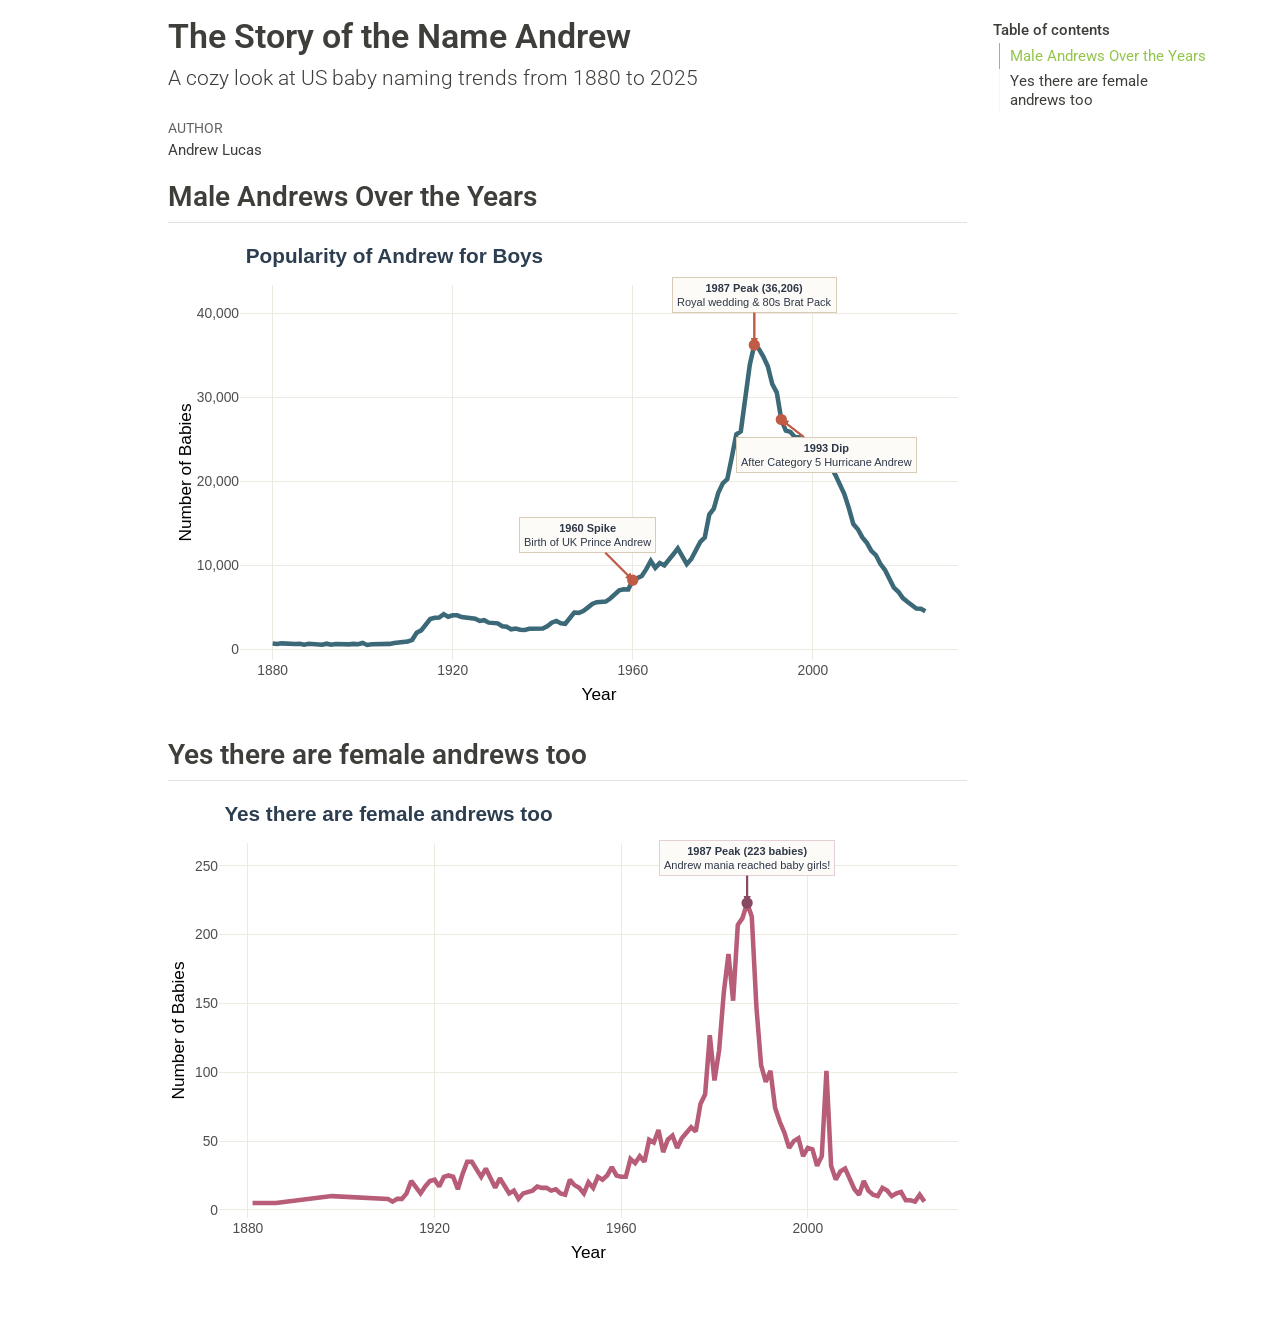
==== commit 351e83eb: "Built site for gh-pages" ====
--- a/analysis.html
+++ b/analysis.html
@@ -99,8 +99,8 @@
 <h2 class="anchored" data-anchor-id="male-andrews-over-the-years">Male Andrews Over the Years</h2>
 <div class="cell">
 <div class="cell-output-display">
-<div class="plotly html-widget html-fill-item" id="htmlwidget-bf3c46d3aeb025862181" style="width:100%;height:464px;"></div>
-<script type="application/json" data-for="htmlwidget-bf3c46d3aeb025862181">{"x":{"data":[{"x":[1880,1881,1882,1883,1884,1885,1886,1887,1888,1889,1890,1891,1892,1893,1894,1895,1896,1897,1898,1899,1900,1901,1902,1903,1904,1905,1906,1907,1908,1909,1910,1911,1912,1913,1914,1915,1916,1917,1918,1919,1920,1921,1922,1923,1924,1925,1926,1927,1928,1929,1930,1931,1932,1933,1934,1935,1936,1937,1938,1939,1940,1941,1942,1943,1944,1945,1946,1947,1948,1949,1950,1951,1952,1953,1954,1955,1956,1957,1958,1959,1960,1961,1962,1963,1964,1965,1966,1967,1968,1969,1970,1971,1972,1973,1974,1975,1976,1977,1978,1979,1980,1981,1982,1983,1984,1985,1986,1987,1988,1989,1990,1991,1992,1993,1994,1995,1996,1997,1998,1999,2000,2001,2002,2003,2004,2005,2006,2007,2008,2009,2010,2011,2012,2013,2014,2015,2016,2017,2018,2019,2020,2021,2022,2023,2024,2025],"y":[644,588,673,623,616,599,614,520,615,561,575,521,637,520,594,562,566,555,611,578,718,479,558,550,546,619,611,708,722,766,884,1098,1946,2222,2965,3573,3723,3752,4138,3851,4026,4015,3803,3748,3744,3617,3344,3437,3142,3076,3056,2714,2645,2344,2443,2291,2276,2405,2411,2440,2431,2708,3142,3352,3056,3007,3758,4346,4305,4513,4932,5373,5572,5626,5653,6012,6603,6997,7115,7089,8201,8483,8697,9514,10494,9673,10235,9967,10563,11282,11989,10911,10111,10728,11778,12756,13301,16017,16720,18618,19730,20232,22833,25559,25916,30178,33858,36206,35745,34817,33673,31539,30542,27326,26019,25860,25244,25208,23664,23866,23658,22422,22037,22162,21717,20742,19733,18461,16779,14877,14269,13297,12643,11684,11189,10147,9437,8290,7315,6815,6068,5623,5168,4812,4791,4497],"text":["<b>Year:<\/b> 1880<br><b>Babies:<\/b> 644","<b>Year:<\/b> 1881<br><b>Babies:<\/b> 588","<b>Year:<\/b> 1882<br><b>Babies:<\/b> 673","<b>Year:<\/b> 1883<br><b>Babies:<\/b> 623","<b>Year:<\/b> 1884<br><b>Babies:<\/b> 616","<b>Year:<\/b> 1885<br><b>Babies:<\/b> 599","<b>Year:<\/b> 1886<br><b>Babies:<\/b> 614","<b>Year:<\/b> 1887<br><b>Babies:<\/b> 520","<b>Year:<\/b> 1888<br><b>Babies:<\/b> 615","<b>Year:<\/b> 1889<br><b>Babies:<\/b> 561","<b>Year:<\/b> 1890<br><b>Babies:<\/b> 575","<b>Year:<\/b> 1891<br><b>Babies:<\/b> 521","<b>Year:<\/b> 1892<br><b>Babies:<\/b> 637","<b>Year:<\/b> 1893<br><b>Babies:<\/b> 520","<b>Year:<\/b> 1894<br><b>Babies:<\/b> 594","<b>Year:<\/b> 1895<br><b>Babies:<\/b> 562","<b>Year:<\/b> 1896<br><b>Babies:<\/b> 566","<b>Year:<\/b> 1897<br><b>Babies:<\/b> 555","<b>Year:<\/b> 1898<br><b>Babies:<\/b> 611","<b>Year:<\/b> 1899<br><b>Babies:<\/b> 578","<b>Year:<\/b> 1900<br><b>Babies:<\/b> 718","<b>Year:<\/b> 1901<br><b>Babies:<\/b> 479","<b>Year:<\/b> 1902<br><b>Babies:<\/b> 558","<b>Year:<\/b> 1903<br><b>Babies:<\/b> 550","<b>Year:<\/b> 1904<br><b>Babies:<\/b> 546","<b>Year:<\/b> 1905<br><b>Babies:<\/b> 619","<b>Year:<\/b> 1906<br><b>Babies:<\/b> 611","<b>Year:<\/b> 1907<br><b>Babies:<\/b> 708","<b>Year:<\/b> 1908<br><b>Babies:<\/b> 722","<b>Year:<\/b> 1909<br><b>Babies:<\/b> 766","<b>Year:<\/b> 1910<br><b>Babies:<\/b> 884","<b>Year:<\/b> 1911<br><b>Babies:<\/b> 1,098","<b>Year:<\/b> 1912<br><b>Babies:<\/b> 1,946","<b>Year:<\/b> 1913<br><b>Babies:<\/b> 2,222","<b>Year:<\/b> 1914<br><b>Babies:<\/b> 2,965","<b>Year:<\/b> 1915<br><b>Babies:<\/b> 3,573","<b>Year:<\/b> 1916<br><b>Babies:<\/b> 3,723","<b>Year:<\/b> 1917<br><b>Babies:<\/b> 3,752","<b>Year:<\/b> 1918<br><b>Babies:<\/b> 4,138","<b>Year:<\/b> 1919<br><b>Babies:<\/b> 3,851","<b>Year:<\/b> 1920<br><b>Babies:<\/b> 4,026","<b>Year:<\/b> 1921<br><b>Babies:<\/b> 4,015","<b>Year:<\/b> 1922<br><b>Babies:<\/b> 3,803","<b>Year:<\/b> 1923<br><b>Babies:<\/b> 3,748","<b>Year:<\/b> 1924<br><b>Babies:<\/b> 3,744","<b>Year:<\/b> 1925<br><b>Babies:<\/b> 3,617","<b>Year:<\/b> 1926<br><b>Babies:<\/b> 3,344","<b>Year:<\/b> 1927<br><b>Babies:<\/b> 3,437","<b>Year:<\/b> 1928<br><b>Babies:<\/b> 3,142","<b>Year:<\/b> 1929<br><b>Babies:<\/b> 3,076","<b>Year:<\/b> 1930<br><b>Babies:<\/b> 3,056","<b>Year:<\/b> 1931<br><b>Babies:<\/b> 2,714","<b>Year:<\/b> 1932<br><b>Babies:<\/b> 2,645","<b>Year:<\/b> 1933<br><b>Babies:<\/b> 2,344","<b>Year:<\/b> 1934<br><b>Babies:<\/b> 2,443","<b>Year:<\/b> 1935<br><b>Babies:<\/b> 2,291","<b>Year:<\/b> 1936<br><b>Babies:<\/b> 2,276","<b>Year:<\/b> 1937<br><b>Babies:<\/b> 2,405","<b>Year:<\/b> 1938<br><b>Babies:<\/b> 2,411","<b>Year:<\/b> 1939<br><b>Babies:<\/b> 2,440","<b>Year:<\/b> 1940<br><b>Babies:<\/b> 2,431","<b>Year:<\/b> 1941<br><b>Babies:<\/b> 2,708","<b>Year:<\/b> 1942<br><b>Babies:<\/b> 3,142","<b>Year:<\/b> 1943<br><b>Babies:<\/b> 3,352","<b>Year:<\/b> 1944<br><b>Babies:<\/b> 3,056","<b>Year:<\/b> 1945<br><b>Babies:<\/b> 3,007","<b>Year:<\/b> 1946<br><b>Babies:<\/b> 3,758","<b>Year:<\/b> 1947<br><b>Babies:<\/b> 4,346","<b>Year:<\/b> 1948<br><b>Babies:<\/b> 4,305","<b>Year:<\/b> 1949<br><b>Babies:<\/b> 4,513","<b>Year:<\/b> 1950<br><b>Babies:<\/b> 4,932","<b>Year:<\/b> 1951<br><b>Babies:<\/b> 5,373","<b>Year:<\/b> 1952<br><b>Babies:<\/b> 5,572","<b>Year:<\/b> 1953<br><b>Babies:<\/b> 5,626","<b>Year:<\/b> 1954<br><b>Babies:<\/b> 5,653","<b>Year:<\/b> 1955<br><b>Babies:<\/b> 6,012","<b>Year:<\/b> 1956<br><b>Babies:<\/b> 6,603","<b>Year:<\/b> 1957<br><b>Babies:<\/b> 6,997","<b>Year:<\/b> 1958<br><b>Babies:<\/b> 7,115","<b>Year:<\/b> 1959<br><b>Babies:<\/b> 7,089","<b>Year:<\/b> 1960<br><b>Babies:<\/b> 8,201","<b>Year:<\/b> 1961<br><b>Babies:<\/b> 8,483","<b>Year:<\/b> 1962<br><b>Babies:<\/b> 8,697","<b>Year:<\/b> 1963<br><b>Babies:<\/b> 9,514","<b>Year:<\/b> 1964<br><b>Babies:<\/b> 10,494","<b>Year:<\/b> 1965<br><b>Babies:<\/b> 9,673","<b>Year:<\/b> 1966<br><b>Babies:<\/b> 10,235","<b>Year:<\/b> 1967<br><b>Babies:<\/b> 9,967","<b>Year:<\/b> 1968<br><b>Babies:<\/b> 10,563","<b>Year:<\/b> 1969<br><b>Babies:<\/b> 11,282","<b>Year:<\/b> 1970<br><b>Babies:<\/b> 11,989","<b>Year:<\/b> 1971<br><b>Babies:<\/b> 10,911","<b>Year:<\/b> 1972<br><b>Babies:<\/b> 10,111","<b>Year:<\/b> 1973<br><b>Babies:<\/b> 10,728","<b>Year:<\/b> 1974<br><b>Babies:<\/b> 11,778","<b>Year:<\/b> 1975<br><b>Babies:<\/b> 12,756","<b>Year:<\/b> 1976<br><b>Babies:<\/b> 13,301","<b>Year:<\/b> 1977<br><b>Babies:<\/b> 16,017","<b>Year:<\/b> 1978<br><b>Babies:<\/b> 16,720","<b>Year:<\/b> 1979<br><b>Babies:<\/b> 18,618","<b>Year:<\/b> 1980<br><b>Babies:<\/b> 19,730","<b>Year:<\/b> 1981<br><b>Babies:<\/b> 20,232","<b>Year:<\/b> 1982<br><b>Babies:<\/b> 22,833","<b>Year:<\/b> 1983<br><b>Babies:<\/b> 25,559","<b>Year:<\/b> 1984<br><b>Babies:<\/b> 25,916","<b>Year:<\/b> 1985<br><b>Babies:<\/b> 30,178","<b>Year:<\/b> 1986<br><b>Babies:<\/b> 33,858","<b>Year:<\/b> 1987<br><b>Babies:<\/b> 36,206","<b>Year:<\/b> 1988<br><b>Babies:<\/b> 35,745","<b>Year:<\/b> 1989<br><b>Babies:<\/b> 34,817","<b>Year:<\/b> 1990<br><b>Babies:<\/b> 33,673","<b>Year:<\/b> 1991<br><b>Babies:<\/b> 31,539","<b>Year:<\/b> 1992<br><b>Babies:<\/b> 30,542","<b>Year:<\/b> 1993<br><b>Babies:<\/b> 27,326","<b>Year:<\/b> 1994<br><b>Babies:<\/b> 26,019","<b>Year:<\/b> 1995<br><b>Babies:<\/b> 25,860","<b>Year:<\/b> 1996<br><b>Babies:<\/b> 25,244","<b>Year:<\/b> 1997<br><b>Babies:<\/b> 25,208","<b>Year:<\/b> 1998<br><b>Babies:<\/b> 23,664","<b>Year:<\/b> 1999<br><b>Babies:<\/b> 23,866","<b>Year:<\/b> 2000<br><b>Babies:<\/b> 23,658","<b>Year:<\/b> 2001<br><b>Babies:<\/b> 22,422","<b>Year:<\/b> 2002<br><b>Babies:<\/b> 22,037","<b>Year:<\/b> 2003<br><b>Babies:<\/b> 22,162","<b>Year:<\/b> 2004<br><b>Babies:<\/b> 21,717","<b>Year:<\/b> 2005<br><b>Babies:<\/b> 20,742","<b>Year:<\/b> 2006<br><b>Babies:<\/b> 19,733","<b>Year:<\/b> 2007<br><b>Babies:<\/b> 18,461","<b>Year:<\/b> 2008<br><b>Babies:<\/b> 16,779","<b>Year:<\/b> 2009<br><b>Babies:<\/b> 14,877","<b>Year:<\/b> 2010<br><b>Babies:<\/b> 14,269","<b>Year:<\/b> 2011<br><b>Babies:<\/b> 13,297","<b>Year:<\/b> 2012<br><b>Babies:<\/b> 12,643","<b>Year:<\/b> 2013<br><b>Babies:<\/b> 11,684","<b>Year:<\/b> 2014<br><b>Babies:<\/b> 11,189","<b>Year:<\/b> 2015<br><b>Babies:<\/b> 10,147","<b>Year:<\/b> 2016<br><b>Babies:<\/b> 9,437","<b>Year:<\/b> 2017<br><b>Babies:<\/b> 8,290","<b>Year:<\/b> 2018<br><b>Babies:<\/b> 7,315","<b>Year:<\/b> 2019<br><b>Babies:<\/b> 6,815","<b>Year:<\/b> 2020<br><b>Babies:<\/b> 6,068","<b>Year:<\/b> 2021<br><b>Babies:<\/b> 5,623","<b>Year:<\/b> 2022<br><b>Babies:<\/b> 5,168","<b>Year:<\/b> 2023<br><b>Babies:<\/b> 4,812","<b>Year:<\/b> 2024<br><b>Babies:<\/b> 4,791","<b>Year:<\/b> 2025<br><b>Babies:<\/b> 4,497"],"type":"scatter","mode":"lines","line":{"width":4.5354330708661417,"color":"rgba(59,105,120,1)","dash":"solid"},"hoveron":"points","showlegend":false,"xaxis":"x","yaxis":"y","hoverinfo":"text","frame":null},{"x":[1960,1987,1993],"y":[8201,36206,27326],"text":["<b>Year:<\/b> 1960<br><b>Babies:<\/b> 8,201","<b>Year:<\/b> 1987<br><b>Babies:<\/b> 36,206","<b>Year:<\/b> 1993<br><b>Babies:<\/b> 27,326"],"type":"scatter","mode":"markers","marker":{"autocolorscale":false,"color":"rgba(192,92,70,1)","opacity":1,"size":9.4488188976377963,"symbol":"circle","line":{"width":1.8897637795275593,"color":"rgba(192,92,70,1)"}},"hoveron":"points","showlegend":false,"xaxis":"x","yaxis":"y","hoverinfo":"text","frame":null}],"layout":{"margin":{"t":45.356579493565803,"r":8.6342880863428828,"b":44.034869240348698,"l":71.664591116645923},"paper_bgcolor":"rgba(255,255,255,1)","font":{"color":"rgba(0,0,0,1)","family":"","size":17.268576172685762},"title":{"text":"<b> Popularity of Andrew for Boys <\/b>","font":{"color":"rgba(44,62,80,1)","family":"","size":20.722291407222919},"x":0,"xref":"paper"},"xaxis":{"domain":[0,1],"automargin":true,"type":"linear","autorange":false,"range":[1872.75,2032.25],"tickmode":"array","ticktext":["1880","1920","1960","2000"],"tickvals":[1880,1920,1960,2000],"categoryorder":"array","categoryarray":["1880","1920","1960","2000"],"nticks":null,"ticks":"","tickcolor":null,"ticklen":4.3171440431714405,"tickwidth":0,"showticklabels":true,"tickfont":{"color":"rgba(77,77,77,1)","family":"","size":13.814860938148611},"tickangle":-0,"showline":false,"linecolor":null,"linewidth":0,"showgrid":true,"gridcolor":"rgba(237,234,225,1)","gridwidth":0.78493528057662576,"zeroline":false,"anchor":"y","title":{"text":"Year","font":{"color":"rgba(0,0,0,1)","family":"","size":17.268576172685762}},"hoverformat":".2f"},"yaxis":{"domain":[0,1],"automargin":true,"type":"linear","autorange":false,"range":[-1307.3500000000001,43351.400000000001],"tickmode":"array","ticktext":["0","10,000","20,000","30,000","40,000"],"tickvals":[0,10000,20000,30000,40000],"categoryorder":"array","categoryarray":["0","10,000","20,000","30,000","40,000"],"nticks":null,"ticks":"","tickcolor":null,"ticklen":4.3171440431714414,"tickwidth":0,"showticklabels":true,"tickfont":{"color":"rgba(77,77,77,1)","family":"","size":13.814860938148611},"tickangle":-0,"showline":false,"linecolor":null,"linewidth":0,"showgrid":true,"gridcolor":"rgba(237,234,225,1)","gridwidth":0.78493528057662576,"zeroline":false,"anchor":"x","title":{"text":"Number of Babies","font":{"color":"rgba(0,0,0,1)","family":"","size":17.268576172685762}},"hoverformat":".2f"},"shapes":[],"showlegend":false,"legend":{"bgcolor":null,"bordercolor":null,"borderwidth":0,"font":{"color":"rgba(0,0,0,1)","family":"","size":13.814860938148611}},"hovermode":"closest","barmode":"relative","annotations":[{"text":"<b>1960 Spike<\/b><br>Birth of UK Prince Andrew","x":1960,"y":8201,"showarrow":true,"arrowhead":2,"arrowsize":0.69999999999999996,"arrowcolor":"#c05c46","ax":-45,"ay":-45,"bgcolor":"#fdfbf7","bordercolor":"#d9cbb8","borderwidth":1,"borderpad":4,"font":{"size":11,"color":"#2d3748"}},{"text":"<b>1960 Spike<\/b><br>Birth of UK Prince Andrew","x":1960,"y":8201,"showarrow":true,"arrowhead":2,"arrowsize":0.69999999999999996,"arrowcolor":"#c05c46","ax":-45,"ay":-45,"bgcolor":"#fdfbf7","bordercolor":"#d9cbb8","borderwidth":1,"borderpad":4,"font":{"size":11,"color":"#2d3748"}},{"text":"<b>1987 Peak (36,206)<\/b><br>Royal wedding & 80s Brat Pack","x":1987,"y":36206,"showarrow":true,"arrowhead":2,"arrowsize":0.69999999999999996,"arrowcolor":"#c05c46","ax":0,"ay":-50,"bgcolor":"#fdfbf7","bordercolor":"#d9cbb8","borderwidth":1,"borderpad":4,"font":{"size":11,"color":"#2d3748"}},{"text":"<b>1987 Peak (36,206)<\/b><br>Royal wedding & 80s Brat Pack","x":1987,"y":36206,"showarrow":true,"arrowhead":2,"arrowsize":0.69999999999999996,"arrowcolor":"#c05c46","ax":0,"ay":-50,"bgcolor":"#fdfbf7","bordercolor":"#d9cbb8","borderwidth":1,"borderpad":4,"font":{"size":11,"color":"#2d3748"}},{"text":"<b>1993 Dip<\/b><br>After Category 5 Hurricane Andrew","x":1993,"y":27326,"showarrow":true,"arrowhead":2,"arrowsize":0.69999999999999996,"arrowcolor":"#c05c46","ax":45,"ay":35,"bgcolor":"#fdfbf7","bordercolor":"#d9cbb8","borderwidth":1,"borderpad":4,"font":{"size":11,"color":"#2d3748"}},{"text":"<b>1993 Dip<\/b><br>After Category 5 Hurricane Andrew","x":1993,"y":27326,"showarrow":true,"arrowhead":2,"arrowsize":0.69999999999999996,"arrowcolor":"#c05c46","ax":45,"ay":35,"bgcolor":"#fdfbf7","bordercolor":"#d9cbb8","borderwidth":1,"borderpad":4,"font":{"size":11,"color":"#2d3748"}}]},"config":{"doubleClick":"reset","modeBarButtonsToAdd":["hoverclosest","hovercompare"],"showSendToCloud":false},"source":"A","attrs":{"5f5145930b49":{"x":{},"y":{},"text":{},"type":"scatter"},"5f5171d34eb7":{"x":{},"y":{},"text":{}}},"cur_data":"5f5145930b49","visdat":{"5f5145930b49":["function (y) ","x"],"5f5171d34eb7":["function (y) ","x"]},"highlight":{"on":"plotly_click","persistent":false,"dynamic":false,"selectize":false,"opacityDim":0.20000000000000001,"selected":{"opacity":1},"debounce":0},"shinyEvents":["plotly_hover","plotly_click","plotly_selected","plotly_relayout","plotly_brushed","plotly_brushing","plotly_clickannotation","plotly_doubleclick","plotly_deselect","plotly_afterplot","plotly_sunburstclick"],"base_url":"https://plot.ly"},"evals":[],"jsHooks":[]}</script>
+<div class="plotly html-widget html-fill-item" id="htmlwidget-26d8f335af2c1f172342" style="width:100%;height:464px;"></div>
+<script type="application/json" data-for="htmlwidget-26d8f335af2c1f172342">{"x":{"data":[{"x":[1880,1881,1882,1883,1884,1885,1886,1887,1888,1889,1890,1891,1892,1893,1894,1895,1896,1897,1898,1899,1900,1901,1902,1903,1904,1905,1906,1907,1908,1909,1910,1911,1912,1913,1914,1915,1916,1917,1918,1919,1920,1921,1922,1923,1924,1925,1926,1927,1928,1929,1930,1931,1932,1933,1934,1935,1936,1937,1938,1939,1940,1941,1942,1943,1944,1945,1946,1947,1948,1949,1950,1951,1952,1953,1954,1955,1956,1957,1958,1959,1960,1961,1962,1963,1964,1965,1966,1967,1968,1969,1970,1971,1972,1973,1974,1975,1976,1977,1978,1979,1980,1981,1982,1983,1984,1985,1986,1987,1988,1989,1990,1991,1992,1993,1994,1995,1996,1997,1998,1999,2000,2001,2002,2003,2004,2005,2006,2007,2008,2009,2010,2011,2012,2013,2014,2015,2016,2017,2018,2019,2020,2021,2022,2023,2024,2025],"y":[644,588,673,623,616,599,614,520,615,561,575,521,637,520,594,562,566,555,611,578,718,479,558,550,546,619,611,708,722,766,884,1098,1946,2222,2965,3573,3723,3752,4138,3851,4026,4015,3803,3748,3744,3617,3344,3437,3142,3076,3056,2714,2645,2344,2443,2291,2276,2405,2411,2440,2431,2708,3142,3352,3056,3007,3758,4346,4305,4513,4932,5373,5572,5626,5653,6012,6603,6997,7115,7089,8201,8483,8697,9514,10494,9673,10235,9967,10563,11282,11989,10911,10111,10728,11778,12756,13301,16017,16720,18618,19730,20232,22833,25559,25916,30178,33858,36206,35745,34817,33673,31539,30542,27326,26019,25860,25244,25208,23664,23866,23658,22422,22037,22162,21717,20742,19733,18461,16779,14877,14269,13297,12643,11684,11189,10147,9437,8290,7315,6815,6068,5623,5168,4812,4791,4497],"text":["<b>Year:<\/b> 1880<br><b>Babies:<\/b> 644","<b>Year:<\/b> 1881<br><b>Babies:<\/b> 588","<b>Year:<\/b> 1882<br><b>Babies:<\/b> 673","<b>Year:<\/b> 1883<br><b>Babies:<\/b> 623","<b>Year:<\/b> 1884<br><b>Babies:<\/b> 616","<b>Year:<\/b> 1885<br><b>Babies:<\/b> 599","<b>Year:<\/b> 1886<br><b>Babies:<\/b> 614","<b>Year:<\/b> 1887<br><b>Babies:<\/b> 520","<b>Year:<\/b> 1888<br><b>Babies:<\/b> 615","<b>Year:<\/b> 1889<br><b>Babies:<\/b> 561","<b>Year:<\/b> 1890<br><b>Babies:<\/b> 575","<b>Year:<\/b> 1891<br><b>Babies:<\/b> 521","<b>Year:<\/b> 1892<br><b>Babies:<\/b> 637","<b>Year:<\/b> 1893<br><b>Babies:<\/b> 520","<b>Year:<\/b> 1894<br><b>Babies:<\/b> 594","<b>Year:<\/b> 1895<br><b>Babies:<\/b> 562","<b>Year:<\/b> 1896<br><b>Babies:<\/b> 566","<b>Year:<\/b> 1897<br><b>Babies:<\/b> 555","<b>Year:<\/b> 1898<br><b>Babies:<\/b> 611","<b>Year:<\/b> 1899<br><b>Babies:<\/b> 578","<b>Year:<\/b> 1900<br><b>Babies:<\/b> 718","<b>Year:<\/b> 1901<br><b>Babies:<\/b> 479","<b>Year:<\/b> 1902<br><b>Babies:<\/b> 558","<b>Year:<\/b> 1903<br><b>Babies:<\/b> 550","<b>Year:<\/b> 1904<br><b>Babies:<\/b> 546","<b>Year:<\/b> 1905<br><b>Babies:<\/b> 619","<b>Year:<\/b> 1906<br><b>Babies:<\/b> 611","<b>Year:<\/b> 1907<br><b>Babies:<\/b> 708","<b>Year:<\/b> 1908<br><b>Babies:<\/b> 722","<b>Year:<\/b> 1909<br><b>Babies:<\/b> 766","<b>Year:<\/b> 1910<br><b>Babies:<\/b> 884","<b>Year:<\/b> 1911<br><b>Babies:<\/b> 1,098","<b>Year:<\/b> 1912<br><b>Babies:<\/b> 1,946","<b>Year:<\/b> 1913<br><b>Babies:<\/b> 2,222","<b>Year:<\/b> 1914<br><b>Babies:<\/b> 2,965","<b>Year:<\/b> 1915<br><b>Babies:<\/b> 3,573","<b>Year:<\/b> 1916<br><b>Babies:<\/b> 3,723","<b>Year:<\/b> 1917<br><b>Babies:<\/b> 3,752","<b>Year:<\/b> 1918<br><b>Babies:<\/b> 4,138","<b>Year:<\/b> 1919<br><b>Babies:<\/b> 3,851","<b>Year:<\/b> 1920<br><b>Babies:<\/b> 4,026","<b>Year:<\/b> 1921<br><b>Babies:<\/b> 4,015","<b>Year:<\/b> 1922<br><b>Babies:<\/b> 3,803","<b>Year:<\/b> 1923<br><b>Babies:<\/b> 3,748","<b>Year:<\/b> 1924<br><b>Babies:<\/b> 3,744","<b>Year:<\/b> 1925<br><b>Babies:<\/b> 3,617","<b>Year:<\/b> 1926<br><b>Babies:<\/b> 3,344","<b>Year:<\/b> 1927<br><b>Babies:<\/b> 3,437","<b>Year:<\/b> 1928<br><b>Babies:<\/b> 3,142","<b>Year:<\/b> 1929<br><b>Babies:<\/b> 3,076","<b>Year:<\/b> 1930<br><b>Babies:<\/b> 3,056","<b>Year:<\/b> 1931<br><b>Babies:<\/b> 2,714","<b>Year:<\/b> 1932<br><b>Babies:<\/b> 2,645","<b>Year:<\/b> 1933<br><b>Babies:<\/b> 2,344","<b>Year:<\/b> 1934<br><b>Babies:<\/b> 2,443","<b>Year:<\/b> 1935<br><b>Babies:<\/b> 2,291","<b>Year:<\/b> 1936<br><b>Babies:<\/b> 2,276","<b>Year:<\/b> 1937<br><b>Babies:<\/b> 2,405","<b>Year:<\/b> 1938<br><b>Babies:<\/b> 2,411","<b>Year:<\/b> 1939<br><b>Babies:<\/b> 2,440","<b>Year:<\/b> 1940<br><b>Babies:<\/b> 2,431","<b>Year:<\/b> 1941<br><b>Babies:<\/b> 2,708","<b>Year:<\/b> 1942<br><b>Babies:<\/b> 3,142","<b>Year:<\/b> 1943<br><b>Babies:<\/b> 3,352","<b>Year:<\/b> 1944<br><b>Babies:<\/b> 3,056","<b>Year:<\/b> 1945<br><b>Babies:<\/b> 3,007","<b>Year:<\/b> 1946<br><b>Babies:<\/b> 3,758","<b>Year:<\/b> 1947<br><b>Babies:<\/b> 4,346","<b>Year:<\/b> 1948<br><b>Babies:<\/b> 4,305","<b>Year:<\/b> 1949<br><b>Babies:<\/b> 4,513","<b>Year:<\/b> 1950<br><b>Babies:<\/b> 4,932","<b>Year:<\/b> 1951<br><b>Babies:<\/b> 5,373","<b>Year:<\/b> 1952<br><b>Babies:<\/b> 5,572","<b>Year:<\/b> 1953<br><b>Babies:<\/b> 5,626","<b>Year:<\/b> 1954<br><b>Babies:<\/b> 5,653","<b>Year:<\/b> 1955<br><b>Babies:<\/b> 6,012","<b>Year:<\/b> 1956<br><b>Babies:<\/b> 6,603","<b>Year:<\/b> 1957<br><b>Babies:<\/b> 6,997","<b>Year:<\/b> 1958<br><b>Babies:<\/b> 7,115","<b>Year:<\/b> 1959<br><b>Babies:<\/b> 7,089","<b>Year:<\/b> 1960<br><b>Babies:<\/b> 8,201","<b>Year:<\/b> 1961<br><b>Babies:<\/b> 8,483","<b>Year:<\/b> 1962<br><b>Babies:<\/b> 8,697","<b>Year:<\/b> 1963<br><b>Babies:<\/b> 9,514","<b>Year:<\/b> 1964<br><b>Babies:<\/b> 10,494","<b>Year:<\/b> 1965<br><b>Babies:<\/b> 9,673","<b>Year:<\/b> 1966<br><b>Babies:<\/b> 10,235","<b>Year:<\/b> 1967<br><b>Babies:<\/b> 9,967","<b>Year:<\/b> 1968<br><b>Babies:<\/b> 10,563","<b>Year:<\/b> 1969<br><b>Babies:<\/b> 11,282","<b>Year:<\/b> 1970<br><b>Babies:<\/b> 11,989","<b>Year:<\/b> 1971<br><b>Babies:<\/b> 10,911","<b>Year:<\/b> 1972<br><b>Babies:<\/b> 10,111","<b>Year:<\/b> 1973<br><b>Babies:<\/b> 10,728","<b>Year:<\/b> 1974<br><b>Babies:<\/b> 11,778","<b>Year:<\/b> 1975<br><b>Babies:<\/b> 12,756","<b>Year:<\/b> 1976<br><b>Babies:<\/b> 13,301","<b>Year:<\/b> 1977<br><b>Babies:<\/b> 16,017","<b>Year:<\/b> 1978<br><b>Babies:<\/b> 16,720","<b>Year:<\/b> 1979<br><b>Babies:<\/b> 18,618","<b>Year:<\/b> 1980<br><b>Babies:<\/b> 19,730","<b>Year:<\/b> 1981<br><b>Babies:<\/b> 20,232","<b>Year:<\/b> 1982<br><b>Babies:<\/b> 22,833","<b>Year:<\/b> 1983<br><b>Babies:<\/b> 25,559","<b>Year:<\/b> 1984<br><b>Babies:<\/b> 25,916","<b>Year:<\/b> 1985<br><b>Babies:<\/b> 30,178","<b>Year:<\/b> 1986<br><b>Babies:<\/b> 33,858","<b>Year:<\/b> 1987<br><b>Babies:<\/b> 36,206","<b>Year:<\/b> 1988<br><b>Babies:<\/b> 35,745","<b>Year:<\/b> 1989<br><b>Babies:<\/b> 34,817","<b>Year:<\/b> 1990<br><b>Babies:<\/b> 33,673","<b>Year:<\/b> 1991<br><b>Babies:<\/b> 31,539","<b>Year:<\/b> 1992<br><b>Babies:<\/b> 30,542","<b>Year:<\/b> 1993<br><b>Babies:<\/b> 27,326","<b>Year:<\/b> 1994<br><b>Babies:<\/b> 26,019","<b>Year:<\/b> 1995<br><b>Babies:<\/b> 25,860","<b>Year:<\/b> 1996<br><b>Babies:<\/b> 25,244","<b>Year:<\/b> 1997<br><b>Babies:<\/b> 25,208","<b>Year:<\/b> 1998<br><b>Babies:<\/b> 23,664","<b>Year:<\/b> 1999<br><b>Babies:<\/b> 23,866","<b>Year:<\/b> 2000<br><b>Babies:<\/b> 23,658","<b>Year:<\/b> 2001<br><b>Babies:<\/b> 22,422","<b>Year:<\/b> 2002<br><b>Babies:<\/b> 22,037","<b>Year:<\/b> 2003<br><b>Babies:<\/b> 22,162","<b>Year:<\/b> 2004<br><b>Babies:<\/b> 21,717","<b>Year:<\/b> 2005<br><b>Babies:<\/b> 20,742","<b>Year:<\/b> 2006<br><b>Babies:<\/b> 19,733","<b>Year:<\/b> 2007<br><b>Babies:<\/b> 18,461","<b>Year:<\/b> 2008<br><b>Babies:<\/b> 16,779","<b>Year:<\/b> 2009<br><b>Babies:<\/b> 14,877","<b>Year:<\/b> 2010<br><b>Babies:<\/b> 14,269","<b>Year:<\/b> 2011<br><b>Babies:<\/b> 13,297","<b>Year:<\/b> 2012<br><b>Babies:<\/b> 12,643","<b>Year:<\/b> 2013<br><b>Babies:<\/b> 11,684","<b>Year:<\/b> 2014<br><b>Babies:<\/b> 11,189","<b>Year:<\/b> 2015<br><b>Babies:<\/b> 10,147","<b>Year:<\/b> 2016<br><b>Babies:<\/b> 9,437","<b>Year:<\/b> 2017<br><b>Babies:<\/b> 8,290","<b>Year:<\/b> 2018<br><b>Babies:<\/b> 7,315","<b>Year:<\/b> 2019<br><b>Babies:<\/b> 6,815","<b>Year:<\/b> 2020<br><b>Babies:<\/b> 6,068","<b>Year:<\/b> 2021<br><b>Babies:<\/b> 5,623","<b>Year:<\/b> 2022<br><b>Babies:<\/b> 5,168","<b>Year:<\/b> 2023<br><b>Babies:<\/b> 4,812","<b>Year:<\/b> 2024<br><b>Babies:<\/b> 4,791","<b>Year:<\/b> 2025<br><b>Babies:<\/b> 4,497"],"type":"scatter","mode":"lines","line":{"width":4.5354330708661417,"color":"rgba(59,105,120,1)","dash":"solid"},"hoveron":"points","showlegend":false,"xaxis":"x","yaxis":"y","hoverinfo":"text","frame":null},{"x":[1960,1987,1993],"y":[8201,36206,27326],"text":["<b>Year:<\/b> 1960<br><b>Babies:<\/b> 8,201","<b>Year:<\/b> 1987<br><b>Babies:<\/b> 36,206","<b>Year:<\/b> 1993<br><b>Babies:<\/b> 27,326"],"type":"scatter","mode":"markers","marker":{"autocolorscale":false,"color":"rgba(192,92,70,1)","opacity":1,"size":9.4488188976377963,"symbol":"circle","line":{"width":1.8897637795275593,"color":"rgba(192,92,70,1)"}},"hoveron":"points","showlegend":false,"xaxis":"x","yaxis":"y","hoverinfo":"text","frame":null}],"layout":{"margin":{"t":45.356579493565803,"r":8.6342880863428828,"b":44.034869240348698,"l":71.664591116645923},"paper_bgcolor":"rgba(255,255,255,1)","font":{"color":"rgba(0,0,0,1)","family":"","size":17.268576172685762},"title":{"text":"<b> Popularity of Andrew for Boys <\/b>","font":{"color":"rgba(44,62,80,1)","family":"","size":20.722291407222919},"x":0,"xref":"paper"},"xaxis":{"domain":[0,1],"automargin":true,"type":"linear","autorange":false,"range":[1872.75,2032.25],"tickmode":"array","ticktext":["1880","1920","1960","2000"],"tickvals":[1880,1920,1960,2000],"categoryorder":"array","categoryarray":["1880","1920","1960","2000"],"nticks":null,"ticks":"","tickcolor":null,"ticklen":4.3171440431714405,"tickwidth":0,"showticklabels":true,"tickfont":{"color":"rgba(77,77,77,1)","family":"","size":13.814860938148611},"tickangle":-0,"showline":false,"linecolor":null,"linewidth":0,"showgrid":true,"gridcolor":"rgba(237,234,225,1)","gridwidth":0.78493528057662576,"zeroline":false,"anchor":"y","title":{"text":"Year","font":{"color":"rgba(0,0,0,1)","family":"","size":17.268576172685762}},"hoverformat":".2f"},"yaxis":{"domain":[0,1],"automargin":true,"type":"linear","autorange":false,"range":[-1307.3500000000001,43351.400000000001],"tickmode":"array","ticktext":["0","10,000","20,000","30,000","40,000"],"tickvals":[0,10000,20000,30000,40000],"categoryorder":"array","categoryarray":["0","10,000","20,000","30,000","40,000"],"nticks":null,"ticks":"","tickcolor":null,"ticklen":4.3171440431714414,"tickwidth":0,"showticklabels":true,"tickfont":{"color":"rgba(77,77,77,1)","family":"","size":13.814860938148611},"tickangle":-0,"showline":false,"linecolor":null,"linewidth":0,"showgrid":true,"gridcolor":"rgba(237,234,225,1)","gridwidth":0.78493528057662576,"zeroline":false,"anchor":"x","title":{"text":"Number of Babies","font":{"color":"rgba(0,0,0,1)","family":"","size":17.268576172685762}},"hoverformat":".2f"},"shapes":[],"showlegend":false,"legend":{"bgcolor":null,"bordercolor":null,"borderwidth":0,"font":{"color":"rgba(0,0,0,1)","family":"","size":13.814860938148611}},"hovermode":"closest","barmode":"relative","annotations":[{"text":"<b>1960 Spike<\/b><br>Birth of UK Prince Andrew","x":1960,"y":8201,"showarrow":true,"arrowhead":2,"arrowsize":0.69999999999999996,"arrowcolor":"#c05c46","ax":-45,"ay":-45,"bgcolor":"#fdfbf7","bordercolor":"#d9cbb8","borderwidth":1,"borderpad":4,"font":{"size":11,"color":"#2d3748"}},{"text":"<b>1960 Spike<\/b><br>Birth of UK Prince Andrew","x":1960,"y":8201,"showarrow":true,"arrowhead":2,"arrowsize":0.69999999999999996,"arrowcolor":"#c05c46","ax":-45,"ay":-45,"bgcolor":"#fdfbf7","bordercolor":"#d9cbb8","borderwidth":1,"borderpad":4,"font":{"size":11,"color":"#2d3748"}},{"text":"<b>1987 Peak (36,206)<\/b><br>Royal wedding & 80s Brat Pack","x":1987,"y":36206,"showarrow":true,"arrowhead":2,"arrowsize":0.69999999999999996,"arrowcolor":"#c05c46","ax":0,"ay":-50,"bgcolor":"#fdfbf7","bordercolor":"#d9cbb8","borderwidth":1,"borderpad":4,"font":{"size":11,"color":"#2d3748"}},{"text":"<b>1987 Peak (36,206)<\/b><br>Royal wedding & 80s Brat Pack","x":1987,"y":36206,"showarrow":true,"arrowhead":2,"arrowsize":0.69999999999999996,"arrowcolor":"#c05c46","ax":0,"ay":-50,"bgcolor":"#fdfbf7","bordercolor":"#d9cbb8","borderwidth":1,"borderpad":4,"font":{"size":11,"color":"#2d3748"}},{"text":"<b>1993 Dip<\/b><br>After Category 5 Hurricane Andrew","x":1993,"y":27326,"showarrow":true,"arrowhead":2,"arrowsize":0.69999999999999996,"arrowcolor":"#c05c46","ax":45,"ay":35,"bgcolor":"#fdfbf7","bordercolor":"#d9cbb8","borderwidth":1,"borderpad":4,"font":{"size":11,"color":"#2d3748"}},{"text":"<b>1993 Dip<\/b><br>After Category 5 Hurricane Andrew","x":1993,"y":27326,"showarrow":true,"arrowhead":2,"arrowsize":0.69999999999999996,"arrowcolor":"#c05c46","ax":45,"ay":35,"bgcolor":"#fdfbf7","bordercolor":"#d9cbb8","borderwidth":1,"borderpad":4,"font":{"size":11,"color":"#2d3748"}}]},"config":{"doubleClick":"reset","modeBarButtonsToAdd":["hoverclosest","hovercompare"],"showSendToCloud":false},"source":"A","attrs":{"60af39efeb53":{"x":{},"y":{},"text":{},"type":"scatter"},"60af5a2194ad":{"x":{},"y":{},"text":{}}},"cur_data":"60af39efeb53","visdat":{"60af39efeb53":["function (y) ","x"],"60af5a2194ad":["function (y) ","x"]},"highlight":{"on":"plotly_click","persistent":false,"dynamic":false,"selectize":false,"opacityDim":0.20000000000000001,"selected":{"opacity":1},"debounce":0},"shinyEvents":["plotly_hover","plotly_click","plotly_selected","plotly_relayout","plotly_brushed","plotly_brushing","plotly_clickannotation","plotly_doubleclick","plotly_deselect","plotly_afterplot","plotly_sunburstclick"],"base_url":"https://plot.ly"},"evals":[],"jsHooks":[]}</script>
 </div>
 </div>
 </section>
@@ -108,8 +108,8 @@
 <h2 class="anchored" data-anchor-id="yes-there-are-female-andrews-too">Yes there are female andrews too</h2>
 <div class="cell">
 <div class="cell-output-display">
-<div class="plotly html-widget html-fill-item" id="htmlwidget-e3f9aaef3c6ca578fabf" style="width:100%;height:464px;"></div>
-<script type="application/json" data-for="htmlwidget-e3f9aaef3c6ca578fabf">{"x":{"data":[{"x":[1881,1886,1898,1910,1911,1912,1913,1914,1915,1916,1917,1918,1919,1920,1921,1922,1923,1924,1925,1926,1927,1928,1929,1930,1931,1932,1933,1934,1935,1936,1937,1938,1939,1940,1941,1942,1943,1944,1945,1946,1947,1948,1949,1950,1951,1952,1953,1954,1955,1956,1957,1958,1959,1960,1961,1962,1963,1964,1965,1966,1967,1968,1969,1970,1971,1972,1973,1974,1975,1976,1977,1978,1979,1980,1981,1982,1983,1984,1985,1986,1987,1988,1989,1990,1991,1992,1993,1994,1995,1996,1997,1998,1999,2000,2001,2002,2003,2004,2005,2006,2007,2008,2009,2010,2011,2012,2013,2014,2015,2016,2017,2018,2019,2020,2021,2022,2023,2024,2025],"y":[5,5,10,8,6,8,8,12,21,16,12,17,21,22,17,24,25,24,15,26,35,35,29,24,30,23,16,23,17,12,14,8,12,13,14,17,16,16,14,15,12,11,22,18,16,12,20,16,24,22,25,31,25,24,24,37,34,39,35,51,49,58,42,51,54,45,52,56,60,57,77,84,127,94,116,158,186,152,207,212,223,213,147,105,93,101,74,64,56,45,50,52,39,45,44,32,39,101,32,22,28,30,22,15,11,21,14,11,10,16,14,10,12,13,7,7,6,11,6],"text":["<b>Year:<\/b> 1881<br><b>Babies:<\/b> 5","<b>Year:<\/b> 1886<br><b>Babies:<\/b> 5","<b>Year:<\/b> 1898<br><b>Babies:<\/b> 10","<b>Year:<\/b> 1910<br><b>Babies:<\/b> 8","<b>Year:<\/b> 1911<br><b>Babies:<\/b> 6","<b>Year:<\/b> 1912<br><b>Babies:<\/b> 8","<b>Year:<\/b> 1913<br><b>Babies:<\/b> 8","<b>Year:<\/b> 1914<br><b>Babies:<\/b> 12","<b>Year:<\/b> 1915<br><b>Babies:<\/b> 21","<b>Year:<\/b> 1916<br><b>Babies:<\/b> 16","<b>Year:<\/b> 1917<br><b>Babies:<\/b> 12","<b>Year:<\/b> 1918<br><b>Babies:<\/b> 17","<b>Year:<\/b> 1919<br><b>Babies:<\/b> 21","<b>Year:<\/b> 1920<br><b>Babies:<\/b> 22","<b>Year:<\/b> 1921<br><b>Babies:<\/b> 17","<b>Year:<\/b> 1922<br><b>Babies:<\/b> 24","<b>Year:<\/b> 1923<br><b>Babies:<\/b> 25","<b>Year:<\/b> 1924<br><b>Babies:<\/b> 24","<b>Year:<\/b> 1925<br><b>Babies:<\/b> 15","<b>Year:<\/b> 1926<br><b>Babies:<\/b> 26","<b>Year:<\/b> 1927<br><b>Babies:<\/b> 35","<b>Year:<\/b> 1928<br><b>Babies:<\/b> 35","<b>Year:<\/b> 1929<br><b>Babies:<\/b> 29","<b>Year:<\/b> 1930<br><b>Babies:<\/b> 24","<b>Year:<\/b> 1931<br><b>Babies:<\/b> 30","<b>Year:<\/b> 1932<br><b>Babies:<\/b> 23","<b>Year:<\/b> 1933<br><b>Babies:<\/b> 16","<b>Year:<\/b> 1934<br><b>Babies:<\/b> 23","<b>Year:<\/b> 1935<br><b>Babies:<\/b> 17","<b>Year:<\/b> 1936<br><b>Babies:<\/b> 12","<b>Year:<\/b> 1937<br><b>Babies:<\/b> 14","<b>Year:<\/b> 1938<br><b>Babies:<\/b> 8","<b>Year:<\/b> 1939<br><b>Babies:<\/b> 12","<b>Year:<\/b> 1940<br><b>Babies:<\/b> 13","<b>Year:<\/b> 1941<br><b>Babies:<\/b> 14","<b>Year:<\/b> 1942<br><b>Babies:<\/b> 17","<b>Year:<\/b> 1943<br><b>Babies:<\/b> 16","<b>Year:<\/b> 1944<br><b>Babies:<\/b> 16","<b>Year:<\/b> 1945<br><b>Babies:<\/b> 14","<b>Year:<\/b> 1946<br><b>Babies:<\/b> 15","<b>Year:<\/b> 1947<br><b>Babies:<\/b> 12","<b>Year:<\/b> 1948<br><b>Babies:<\/b> 11","<b>Year:<\/b> 1949<br><b>Babies:<\/b> 22","<b>Year:<\/b> 1950<br><b>Babies:<\/b> 18","<b>Year:<\/b> 1951<br><b>Babies:<\/b> 16","<b>Year:<\/b> 1952<br><b>Babies:<\/b> 12","<b>Year:<\/b> 1953<br><b>Babies:<\/b> 20","<b>Year:<\/b> 1954<br><b>Babies:<\/b> 16","<b>Year:<\/b> 1955<br><b>Babies:<\/b> 24","<b>Year:<\/b> 1956<br><b>Babies:<\/b> 22","<b>Year:<\/b> 1957<br><b>Babies:<\/b> 25","<b>Year:<\/b> 1958<br><b>Babies:<\/b> 31","<b>Year:<\/b> 1959<br><b>Babies:<\/b> 25","<b>Year:<\/b> 1960<br><b>Babies:<\/b> 24","<b>Year:<\/b> 1961<br><b>Babies:<\/b> 24","<b>Year:<\/b> 1962<br><b>Babies:<\/b> 37","<b>Year:<\/b> 1963<br><b>Babies:<\/b> 34","<b>Year:<\/b> 1964<br><b>Babies:<\/b> 39","<b>Year:<\/b> 1965<br><b>Babies:<\/b> 35","<b>Year:<\/b> 1966<br><b>Babies:<\/b> 51","<b>Year:<\/b> 1967<br><b>Babies:<\/b> 49","<b>Year:<\/b> 1968<br><b>Babies:<\/b> 58","<b>Year:<\/b> 1969<br><b>Babies:<\/b> 42","<b>Year:<\/b> 1970<br><b>Babies:<\/b> 51","<b>Year:<\/b> 1971<br><b>Babies:<\/b> 54","<b>Year:<\/b> 1972<br><b>Babies:<\/b> 45","<b>Year:<\/b> 1973<br><b>Babies:<\/b> 52","<b>Year:<\/b> 1974<br><b>Babies:<\/b> 56","<b>Year:<\/b> 1975<br><b>Babies:<\/b> 60","<b>Year:<\/b> 1976<br><b>Babies:<\/b> 57","<b>Year:<\/b> 1977<br><b>Babies:<\/b> 77","<b>Year:<\/b> 1978<br><b>Babies:<\/b> 84","<b>Year:<\/b> 1979<br><b>Babies:<\/b> 127","<b>Year:<\/b> 1980<br><b>Babies:<\/b> 94","<b>Year:<\/b> 1981<br><b>Babies:<\/b> 116","<b>Year:<\/b> 1982<br><b>Babies:<\/b> 158","<b>Year:<\/b> 1983<br><b>Babies:<\/b> 186","<b>Year:<\/b> 1984<br><b>Babies:<\/b> 152","<b>Year:<\/b> 1985<br><b>Babies:<\/b> 207","<b>Year:<\/b> 1986<br><b>Babies:<\/b> 212","<b>Year:<\/b> 1987<br><b>Babies:<\/b> 223","<b>Year:<\/b> 1988<br><b>Babies:<\/b> 213","<b>Year:<\/b> 1989<br><b>Babies:<\/b> 147","<b>Year:<\/b> 1990<br><b>Babies:<\/b> 105","<b>Year:<\/b> 1991<br><b>Babies:<\/b> 93","<b>Year:<\/b> 1992<br><b>Babies:<\/b> 101","<b>Year:<\/b> 1993<br><b>Babies:<\/b> 74","<b>Year:<\/b> 1994<br><b>Babies:<\/b> 64","<b>Year:<\/b> 1995<br><b>Babies:<\/b> 56","<b>Year:<\/b> 1996<br><b>Babies:<\/b> 45","<b>Year:<\/b> 1997<br><b>Babies:<\/b> 50","<b>Year:<\/b> 1998<br><b>Babies:<\/b> 52","<b>Year:<\/b> 1999<br><b>Babies:<\/b> 39","<b>Year:<\/b> 2000<br><b>Babies:<\/b> 45","<b>Year:<\/b> 2001<br><b>Babies:<\/b> 44","<b>Year:<\/b> 2002<br><b>Babies:<\/b> 32","<b>Year:<\/b> 2003<br><b>Babies:<\/b> 39","<b>Year:<\/b> 2004<br><b>Babies:<\/b> 101","<b>Year:<\/b> 2005<br><b>Babies:<\/b> 32","<b>Year:<\/b> 2006<br><b>Babies:<\/b> 22","<b>Year:<\/b> 2007<br><b>Babies:<\/b> 28","<b>Year:<\/b> 2008<br><b>Babies:<\/b> 30","<b>Year:<\/b> 2009<br><b>Babies:<\/b> 22","<b>Year:<\/b> 2010<br><b>Babies:<\/b> 15","<b>Year:<\/b> 2011<br><b>Babies:<\/b> 11","<b>Year:<\/b> 2012<br><b>Babies:<\/b> 21","<b>Year:<\/b> 2013<br><b>Babies:<\/b> 14","<b>Year:<\/b> 2014<br><b>Babies:<\/b> 11","<b>Year:<\/b> 2015<br><b>Babies:<\/b> 10","<b>Year:<\/b> 2016<br><b>Babies:<\/b> 16","<b>Year:<\/b> 2017<br><b>Babies:<\/b> 14","<b>Year:<\/b> 2018<br><b>Babies:<\/b> 10","<b>Year:<\/b> 2019<br><b>Babies:<\/b> 12","<b>Year:<\/b> 2020<br><b>Babies:<\/b> 13","<b>Year:<\/b> 2021<br><b>Babies:<\/b> 7","<b>Year:<\/b> 2022<br><b>Babies:<\/b> 7","<b>Year:<\/b> 2023<br><b>Babies:<\/b> 6","<b>Year:<\/b> 2024<br><b>Babies:<\/b> 11","<b>Year:<\/b> 2025<br><b>Babies:<\/b> 6"],"type":"scatter","mode":"lines","line":{"width":4.5354330708661417,"color":"rgba(184,93,119,1)","dash":"solid"},"hoveron":"points","showlegend":false,"xaxis":"x","yaxis":"y","hoverinfo":"text","frame":null},{"x":[1987],"y":[223],"text":"<b>Year:<\/b> 1987<br><b>Babies:<\/b> 223","type":"scatter","mode":"markers","marker":{"autocolorscale":false,"color":"rgba(136,73,100,1)","opacity":1,"size":9.4488188976377963,"symbol":"circle","line":{"width":1.8897637795275593,"color":"rgba(136,73,100,1)"}},"hoveron":"points","showlegend":false,"xaxis":"x","yaxis":"y","hoverinfo":"text","frame":null}],"layout":{"margin":{"t":45.356579493565803,"r":8.6342880863428828,"b":44.034869240348698,"l":50.942299709423011},"paper_bgcolor":"rgba(255,255,255,1)","font":{"color":"rgba(0,0,0,1)","family":"","size":17.268576172685762},"title":{"text":"<b> Yes there are female andrews too <\/b>","font":{"color":"rgba(44,62,80,1)","family":"","size":20.722291407222919},"x":0,"xref":"paper"},"xaxis":{"domain":[0,1],"automargin":true,"type":"linear","autorange":false,"range":[1873.8,2032.2],"tickmode":"array","ticktext":["1880","1920","1960","2000"],"tickvals":[1880,1920,1960,2000],"categoryorder":"array","categoryarray":["1880","1920","1960","2000"],"nticks":null,"ticks":"","tickcolor":null,"ticklen":4.3171440431714405,"tickwidth":0,"showticklabels":true,"tickfont":{"color":"rgba(77,77,77,1)","family":"","size":13.814860938148611},"tickangle":-0,"showline":false,"linecolor":null,"linewidth":0,"showgrid":true,"gridcolor":"rgba(237,234,225,1)","gridwidth":0.78493528057662576,"zeroline":false,"anchor":"y","title":{"text":"Year","font":{"color":"rgba(0,0,0,1)","family":"","size":17.268576172685762}},"hoverformat":".2f"},"yaxis":{"domain":[0,1],"automargin":true,"type":"linear","autorange":false,"range":[-5.9000000000000004,266.60000000000002],"tickmode":"array","ticktext":["0","50","100","150","200","250"],"tickvals":[0,50,100,150,200.00000000000003,250],"categoryorder":"array","categoryarray":["0","50","100","150","200","250"],"nticks":null,"ticks":"","tickcolor":null,"ticklen":4.3171440431714414,"tickwidth":0,"showticklabels":true,"tickfont":{"color":"rgba(77,77,77,1)","family":"","size":13.814860938148611},"tickangle":-0,"showline":false,"linecolor":null,"linewidth":0,"showgrid":true,"gridcolor":"rgba(237,234,225,1)","gridwidth":0.78493528057662576,"zeroline":false,"anchor":"x","title":{"text":"Number of Babies","font":{"color":"rgba(0,0,0,1)","family":"","size":17.268576172685762}},"hoverformat":".2f"},"shapes":[],"showlegend":false,"legend":{"bgcolor":null,"bordercolor":null,"borderwidth":0,"font":{"color":"rgba(0,0,0,1)","family":"","size":13.814860938148611}},"hovermode":"closest","barmode":"relative","annotations":[{"text":"<b>1987 Peak (223 babies)<\/b><br>Andrew mania reached baby girls!","x":1987,"y":223,"showarrow":true,"arrowhead":2,"arrowsize":0.69999999999999996,"arrowcolor":"#884964","ax":0,"ay":-45,"bgcolor":"#fdfbf7","bordercolor":"#e5cfd6","borderwidth":1,"borderpad":4,"font":{"size":11,"color":"#2d3748"}},{"text":"<b>1987 Peak (223 babies)<\/b><br>Andrew mania reached baby girls!","x":1987,"y":223,"showarrow":true,"arrowhead":2,"arrowsize":0.69999999999999996,"arrowcolor":"#884964","ax":0,"ay":-45,"bgcolor":"#fdfbf7","bordercolor":"#e5cfd6","borderwidth":1,"borderpad":4,"font":{"size":11,"color":"#2d3748"}}]},"config":{"doubleClick":"reset","modeBarButtonsToAdd":["hoverclosest","hovercompare"],"showSendToCloud":false},"source":"A","attrs":{"5f513e5f5573":{"x":{},"y":{},"text":{},"type":"scatter"},"5f5116ef7b1b":{"x":{},"y":{},"text":{}}},"cur_data":"5f513e5f5573","visdat":{"5f513e5f5573":["function (y) ","x"],"5f5116ef7b1b":["function (y) ","x"]},"highlight":{"on":"plotly_click","persistent":false,"dynamic":false,"selectize":false,"opacityDim":0.20000000000000001,"selected":{"opacity":1},"debounce":0},"shinyEvents":["plotly_hover","plotly_click","plotly_selected","plotly_relayout","plotly_brushed","plotly_brushing","plotly_clickannotation","plotly_doubleclick","plotly_deselect","plotly_afterplot","plotly_sunburstclick"],"base_url":"https://plot.ly"},"evals":[],"jsHooks":[]}</script>
+<div class="plotly html-widget html-fill-item" id="htmlwidget-d3a262302bfc8eb0498d" style="width:100%;height:464px;"></div>
+<script type="application/json" data-for="htmlwidget-d3a262302bfc8eb0498d">{"x":{"data":[{"x":[1881,1886,1898,1910,1911,1912,1913,1914,1915,1916,1917,1918,1919,1920,1921,1922,1923,1924,1925,1926,1927,1928,1929,1930,1931,1932,1933,1934,1935,1936,1937,1938,1939,1940,1941,1942,1943,1944,1945,1946,1947,1948,1949,1950,1951,1952,1953,1954,1955,1956,1957,1958,1959,1960,1961,1962,1963,1964,1965,1966,1967,1968,1969,1970,1971,1972,1973,1974,1975,1976,1977,1978,1979,1980,1981,1982,1983,1984,1985,1986,1987,1988,1989,1990,1991,1992,1993,1994,1995,1996,1997,1998,1999,2000,2001,2002,2003,2004,2005,2006,2007,2008,2009,2010,2011,2012,2013,2014,2015,2016,2017,2018,2019,2020,2021,2022,2023,2024,2025],"y":[5,5,10,8,6,8,8,12,21,16,12,17,21,22,17,24,25,24,15,26,35,35,29,24,30,23,16,23,17,12,14,8,12,13,14,17,16,16,14,15,12,11,22,18,16,12,20,16,24,22,25,31,25,24,24,37,34,39,35,51,49,58,42,51,54,45,52,56,60,57,77,84,127,94,116,158,186,152,207,212,223,213,147,105,93,101,74,64,56,45,50,52,39,45,44,32,39,101,32,22,28,30,22,15,11,21,14,11,10,16,14,10,12,13,7,7,6,11,6],"text":["<b>Year:<\/b> 1881<br><b>Babies:<\/b> 5","<b>Year:<\/b> 1886<br><b>Babies:<\/b> 5","<b>Year:<\/b> 1898<br><b>Babies:<\/b> 10","<b>Year:<\/b> 1910<br><b>Babies:<\/b> 8","<b>Year:<\/b> 1911<br><b>Babies:<\/b> 6","<b>Year:<\/b> 1912<br><b>Babies:<\/b> 8","<b>Year:<\/b> 1913<br><b>Babies:<\/b> 8","<b>Year:<\/b> 1914<br><b>Babies:<\/b> 12","<b>Year:<\/b> 1915<br><b>Babies:<\/b> 21","<b>Year:<\/b> 1916<br><b>Babies:<\/b> 16","<b>Year:<\/b> 1917<br><b>Babies:<\/b> 12","<b>Year:<\/b> 1918<br><b>Babies:<\/b> 17","<b>Year:<\/b> 1919<br><b>Babies:<\/b> 21","<b>Year:<\/b> 1920<br><b>Babies:<\/b> 22","<b>Year:<\/b> 1921<br><b>Babies:<\/b> 17","<b>Year:<\/b> 1922<br><b>Babies:<\/b> 24","<b>Year:<\/b> 1923<br><b>Babies:<\/b> 25","<b>Year:<\/b> 1924<br><b>Babies:<\/b> 24","<b>Year:<\/b> 1925<br><b>Babies:<\/b> 15","<b>Year:<\/b> 1926<br><b>Babies:<\/b> 26","<b>Year:<\/b> 1927<br><b>Babies:<\/b> 35","<b>Year:<\/b> 1928<br><b>Babies:<\/b> 35","<b>Year:<\/b> 1929<br><b>Babies:<\/b> 29","<b>Year:<\/b> 1930<br><b>Babies:<\/b> 24","<b>Year:<\/b> 1931<br><b>Babies:<\/b> 30","<b>Year:<\/b> 1932<br><b>Babies:<\/b> 23","<b>Year:<\/b> 1933<br><b>Babies:<\/b> 16","<b>Year:<\/b> 1934<br><b>Babies:<\/b> 23","<b>Year:<\/b> 1935<br><b>Babies:<\/b> 17","<b>Year:<\/b> 1936<br><b>Babies:<\/b> 12","<b>Year:<\/b> 1937<br><b>Babies:<\/b> 14","<b>Year:<\/b> 1938<br><b>Babies:<\/b> 8","<b>Year:<\/b> 1939<br><b>Babies:<\/b> 12","<b>Year:<\/b> 1940<br><b>Babies:<\/b> 13","<b>Year:<\/b> 1941<br><b>Babies:<\/b> 14","<b>Year:<\/b> 1942<br><b>Babies:<\/b> 17","<b>Year:<\/b> 1943<br><b>Babies:<\/b> 16","<b>Year:<\/b> 1944<br><b>Babies:<\/b> 16","<b>Year:<\/b> 1945<br><b>Babies:<\/b> 14","<b>Year:<\/b> 1946<br><b>Babies:<\/b> 15","<b>Year:<\/b> 1947<br><b>Babies:<\/b> 12","<b>Year:<\/b> 1948<br><b>Babies:<\/b> 11","<b>Year:<\/b> 1949<br><b>Babies:<\/b> 22","<b>Year:<\/b> 1950<br><b>Babies:<\/b> 18","<b>Year:<\/b> 1951<br><b>Babies:<\/b> 16","<b>Year:<\/b> 1952<br><b>Babies:<\/b> 12","<b>Year:<\/b> 1953<br><b>Babies:<\/b> 20","<b>Year:<\/b> 1954<br><b>Babies:<\/b> 16","<b>Year:<\/b> 1955<br><b>Babies:<\/b> 24","<b>Year:<\/b> 1956<br><b>Babies:<\/b> 22","<b>Year:<\/b> 1957<br><b>Babies:<\/b> 25","<b>Year:<\/b> 1958<br><b>Babies:<\/b> 31","<b>Year:<\/b> 1959<br><b>Babies:<\/b> 25","<b>Year:<\/b> 1960<br><b>Babies:<\/b> 24","<b>Year:<\/b> 1961<br><b>Babies:<\/b> 24","<b>Year:<\/b> 1962<br><b>Babies:<\/b> 37","<b>Year:<\/b> 1963<br><b>Babies:<\/b> 34","<b>Year:<\/b> 1964<br><b>Babies:<\/b> 39","<b>Year:<\/b> 1965<br><b>Babies:<\/b> 35","<b>Year:<\/b> 1966<br><b>Babies:<\/b> 51","<b>Year:<\/b> 1967<br><b>Babies:<\/b> 49","<b>Year:<\/b> 1968<br><b>Babies:<\/b> 58","<b>Year:<\/b> 1969<br><b>Babies:<\/b> 42","<b>Year:<\/b> 1970<br><b>Babies:<\/b> 51","<b>Year:<\/b> 1971<br><b>Babies:<\/b> 54","<b>Year:<\/b> 1972<br><b>Babies:<\/b> 45","<b>Year:<\/b> 1973<br><b>Babies:<\/b> 52","<b>Year:<\/b> 1974<br><b>Babies:<\/b> 56","<b>Year:<\/b> 1975<br><b>Babies:<\/b> 60","<b>Year:<\/b> 1976<br><b>Babies:<\/b> 57","<b>Year:<\/b> 1977<br><b>Babies:<\/b> 77","<b>Year:<\/b> 1978<br><b>Babies:<\/b> 84","<b>Year:<\/b> 1979<br><b>Babies:<\/b> 127","<b>Year:<\/b> 1980<br><b>Babies:<\/b> 94","<b>Year:<\/b> 1981<br><b>Babies:<\/b> 116","<b>Year:<\/b> 1982<br><b>Babies:<\/b> 158","<b>Year:<\/b> 1983<br><b>Babies:<\/b> 186","<b>Year:<\/b> 1984<br><b>Babies:<\/b> 152","<b>Year:<\/b> 1985<br><b>Babies:<\/b> 207","<b>Year:<\/b> 1986<br><b>Babies:<\/b> 212","<b>Year:<\/b> 1987<br><b>Babies:<\/b> 223","<b>Year:<\/b> 1988<br><b>Babies:<\/b> 213","<b>Year:<\/b> 1989<br><b>Babies:<\/b> 147","<b>Year:<\/b> 1990<br><b>Babies:<\/b> 105","<b>Year:<\/b> 1991<br><b>Babies:<\/b> 93","<b>Year:<\/b> 1992<br><b>Babies:<\/b> 101","<b>Year:<\/b> 1993<br><b>Babies:<\/b> 74","<b>Year:<\/b> 1994<br><b>Babies:<\/b> 64","<b>Year:<\/b> 1995<br><b>Babies:<\/b> 56","<b>Year:<\/b> 1996<br><b>Babies:<\/b> 45","<b>Year:<\/b> 1997<br><b>Babies:<\/b> 50","<b>Year:<\/b> 1998<br><b>Babies:<\/b> 52","<b>Year:<\/b> 1999<br><b>Babies:<\/b> 39","<b>Year:<\/b> 2000<br><b>Babies:<\/b> 45","<b>Year:<\/b> 2001<br><b>Babies:<\/b> 44","<b>Year:<\/b> 2002<br><b>Babies:<\/b> 32","<b>Year:<\/b> 2003<br><b>Babies:<\/b> 39","<b>Year:<\/b> 2004<br><b>Babies:<\/b> 101","<b>Year:<\/b> 2005<br><b>Babies:<\/b> 32","<b>Year:<\/b> 2006<br><b>Babies:<\/b> 22","<b>Year:<\/b> 2007<br><b>Babies:<\/b> 28","<b>Year:<\/b> 2008<br><b>Babies:<\/b> 30","<b>Year:<\/b> 2009<br><b>Babies:<\/b> 22","<b>Year:<\/b> 2010<br><b>Babies:<\/b> 15","<b>Year:<\/b> 2011<br><b>Babies:<\/b> 11","<b>Year:<\/b> 2012<br><b>Babies:<\/b> 21","<b>Year:<\/b> 2013<br><b>Babies:<\/b> 14","<b>Year:<\/b> 2014<br><b>Babies:<\/b> 11","<b>Year:<\/b> 2015<br><b>Babies:<\/b> 10","<b>Year:<\/b> 2016<br><b>Babies:<\/b> 16","<b>Year:<\/b> 2017<br><b>Babies:<\/b> 14","<b>Year:<\/b> 2018<br><b>Babies:<\/b> 10","<b>Year:<\/b> 2019<br><b>Babies:<\/b> 12","<b>Year:<\/b> 2020<br><b>Babies:<\/b> 13","<b>Year:<\/b> 2021<br><b>Babies:<\/b> 7","<b>Year:<\/b> 2022<br><b>Babies:<\/b> 7","<b>Year:<\/b> 2023<br><b>Babies:<\/b> 6","<b>Year:<\/b> 2024<br><b>Babies:<\/b> 11","<b>Year:<\/b> 2025<br><b>Babies:<\/b> 6"],"type":"scatter","mode":"lines","line":{"width":4.5354330708661417,"color":"rgba(184,93,119,1)","dash":"solid"},"hoveron":"points","showlegend":false,"xaxis":"x","yaxis":"y","hoverinfo":"text","frame":null},{"x":[1987],"y":[223],"text":"<b>Year:<\/b> 1987<br><b>Babies:<\/b> 223","type":"scatter","mode":"markers","marker":{"autocolorscale":false,"color":"rgba(136,73,100,1)","opacity":1,"size":9.4488188976377963,"symbol":"circle","line":{"width":1.8897637795275593,"color":"rgba(136,73,100,1)"}},"hoveron":"points","showlegend":false,"xaxis":"x","yaxis":"y","hoverinfo":"text","frame":null}],"layout":{"margin":{"t":45.356579493565803,"r":8.6342880863428828,"b":44.034869240348698,"l":50.942299709423011},"paper_bgcolor":"rgba(255,255,255,1)","font":{"color":"rgba(0,0,0,1)","family":"","size":17.268576172685762},"title":{"text":"<b> Yes there are female andrews too <\/b>","font":{"color":"rgba(44,62,80,1)","family":"","size":20.722291407222919},"x":0,"xref":"paper"},"xaxis":{"domain":[0,1],"automargin":true,"type":"linear","autorange":false,"range":[1873.8,2032.2],"tickmode":"array","ticktext":["1880","1920","1960","2000"],"tickvals":[1880,1920,1960,2000],"categoryorder":"array","categoryarray":["1880","1920","1960","2000"],"nticks":null,"ticks":"","tickcolor":null,"ticklen":4.3171440431714405,"tickwidth":0,"showticklabels":true,"tickfont":{"color":"rgba(77,77,77,1)","family":"","size":13.814860938148611},"tickangle":-0,"showline":false,"linecolor":null,"linewidth":0,"showgrid":true,"gridcolor":"rgba(237,234,225,1)","gridwidth":0.78493528057662576,"zeroline":false,"anchor":"y","title":{"text":"Year","font":{"color":"rgba(0,0,0,1)","family":"","size":17.268576172685762}},"hoverformat":".2f"},"yaxis":{"domain":[0,1],"automargin":true,"type":"linear","autorange":false,"range":[-5.9000000000000004,266.60000000000002],"tickmode":"array","ticktext":["0","50","100","150","200","250"],"tickvals":[0,50,100,150,200.00000000000003,250],"categoryorder":"array","categoryarray":["0","50","100","150","200","250"],"nticks":null,"ticks":"","tickcolor":null,"ticklen":4.3171440431714414,"tickwidth":0,"showticklabels":true,"tickfont":{"color":"rgba(77,77,77,1)","family":"","size":13.814860938148611},"tickangle":-0,"showline":false,"linecolor":null,"linewidth":0,"showgrid":true,"gridcolor":"rgba(237,234,225,1)","gridwidth":0.78493528057662576,"zeroline":false,"anchor":"x","title":{"text":"Number of Babies","font":{"color":"rgba(0,0,0,1)","family":"","size":17.268576172685762}},"hoverformat":".2f"},"shapes":[],"showlegend":false,"legend":{"bgcolor":null,"bordercolor":null,"borderwidth":0,"font":{"color":"rgba(0,0,0,1)","family":"","size":13.814860938148611}},"hovermode":"closest","barmode":"relative","annotations":[{"text":"<b>1987 Peak (223 babies)<\/b><br>Andrew mania reached baby girls!","x":1987,"y":223,"showarrow":true,"arrowhead":2,"arrowsize":0.69999999999999996,"arrowcolor":"#884964","ax":0,"ay":-45,"bgcolor":"#fdfbf7","bordercolor":"#e5cfd6","borderwidth":1,"borderpad":4,"font":{"size":11,"color":"#2d3748"}},{"text":"<b>1987 Peak (223 babies)<\/b><br>Andrew mania reached baby girls!","x":1987,"y":223,"showarrow":true,"arrowhead":2,"arrowsize":0.69999999999999996,"arrowcolor":"#884964","ax":0,"ay":-45,"bgcolor":"#fdfbf7","bordercolor":"#e5cfd6","borderwidth":1,"borderpad":4,"font":{"size":11,"color":"#2d3748"}}]},"config":{"doubleClick":"reset","modeBarButtonsToAdd":["hoverclosest","hovercompare"],"showSendToCloud":false},"source":"A","attrs":{"60af1b192448":{"x":{},"y":{},"text":{},"type":"scatter"},"60af49210aa9":{"x":{},"y":{},"text":{}}},"cur_data":"60af1b192448","visdat":{"60af1b192448":["function (y) ","x"],"60af49210aa9":["function (y) ","x"]},"highlight":{"on":"plotly_click","persistent":false,"dynamic":false,"selectize":false,"opacityDim":0.20000000000000001,"selected":{"opacity":1},"debounce":0},"shinyEvents":["plotly_hover","plotly_click","plotly_selected","plotly_relayout","plotly_brushed","plotly_brushing","plotly_clickannotation","plotly_doubleclick","plotly_deselect","plotly_afterplot","plotly_sunburstclick"],"base_url":"https://plot.ly"},"evals":[],"jsHooks":[]}</script>
 </div>
 </div>
 </section>
